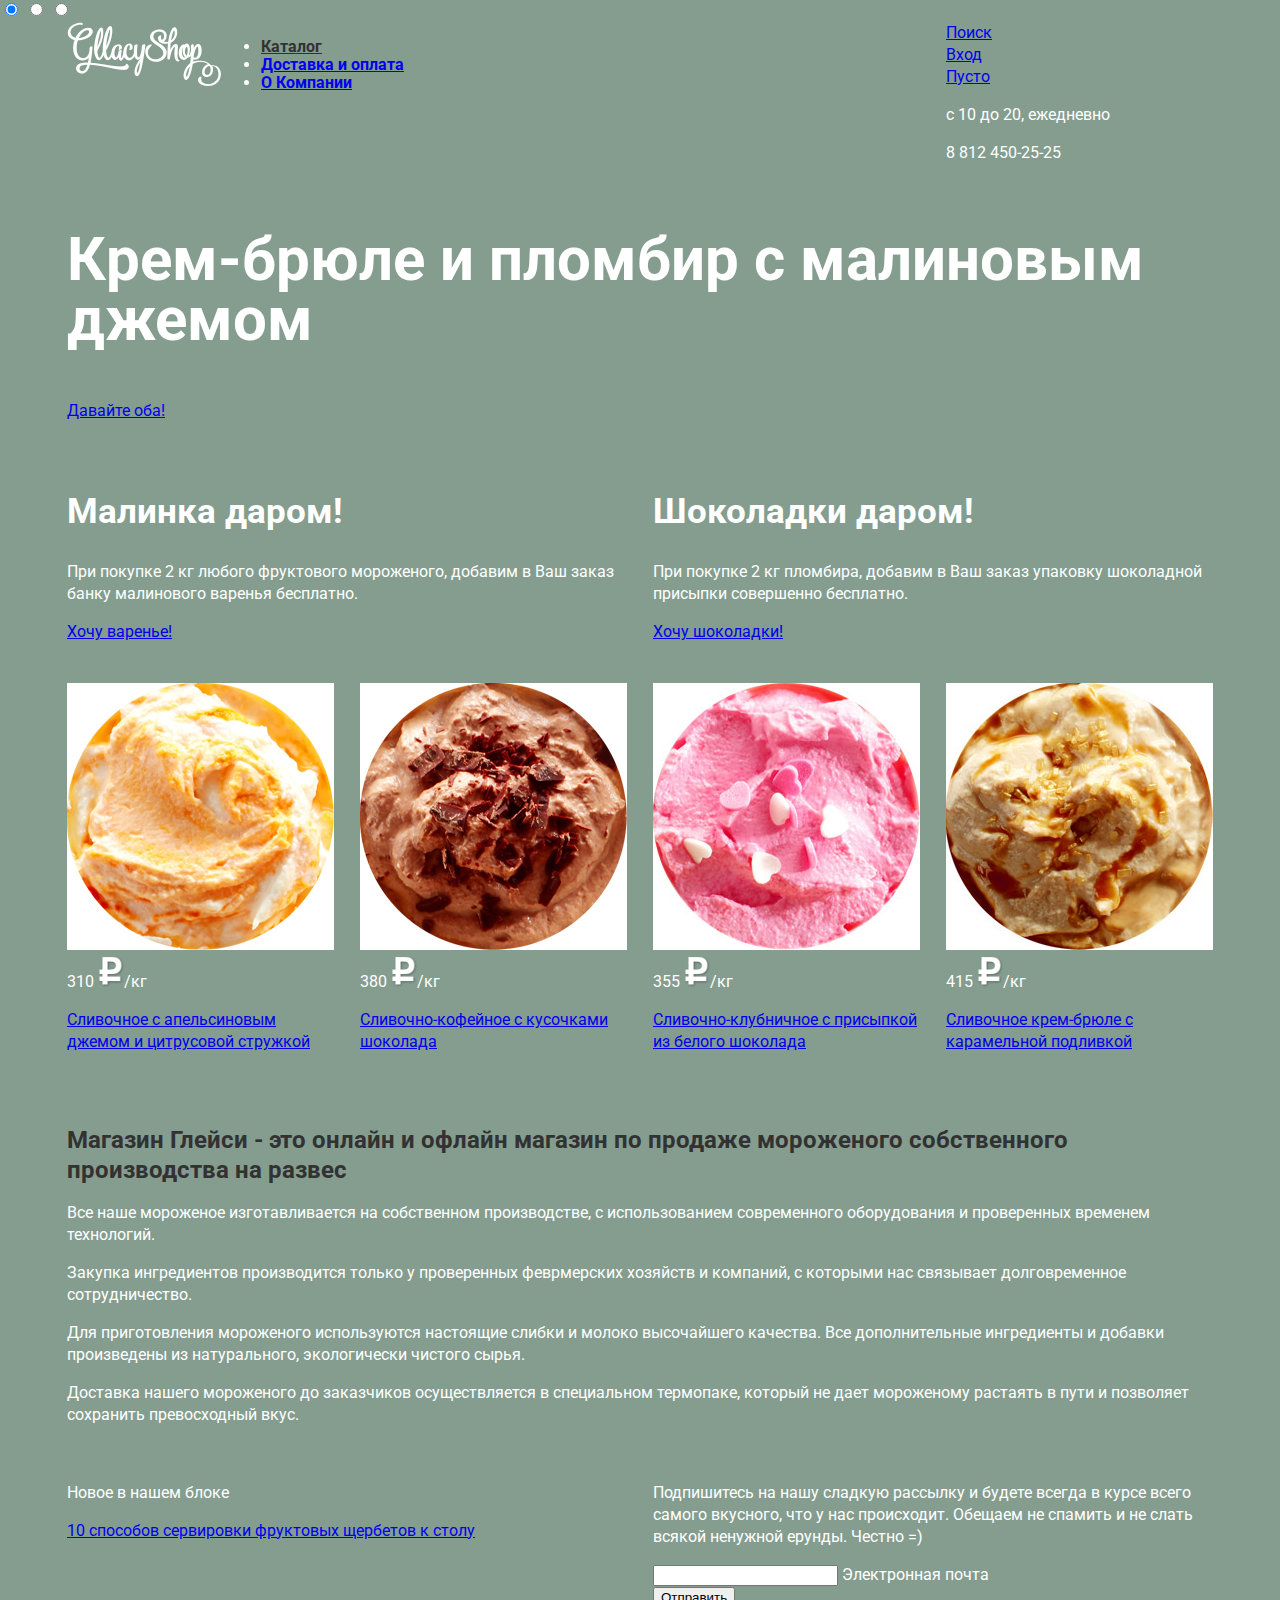
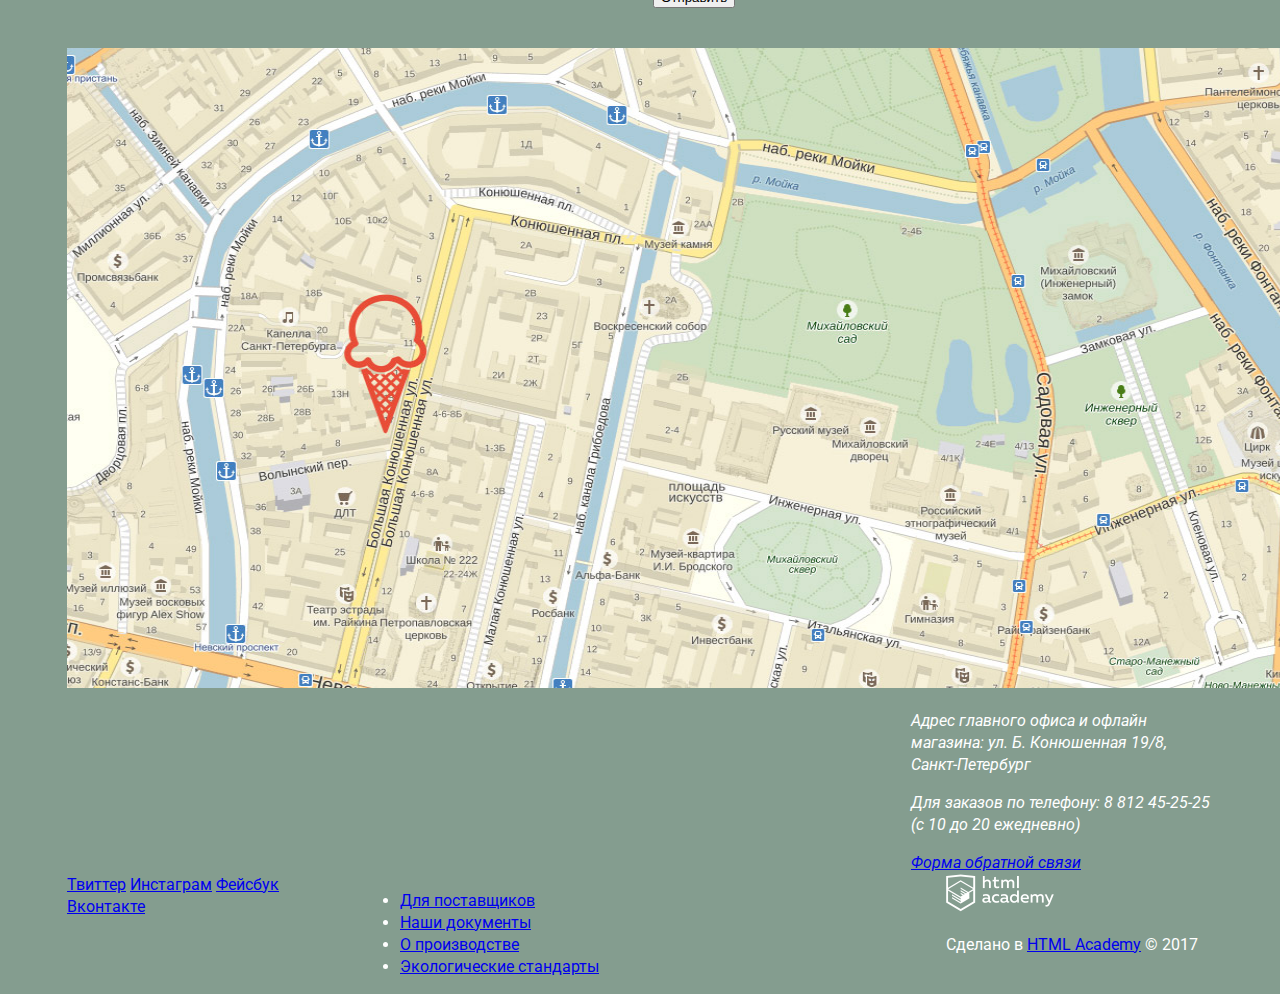
==== index.html @ b612307f "Сетки gllacy" ====
<!DOCTYPE html>
<html lang="ru">
  <head>
    <meta charset="utf-8">
    <title>Gllacy Shop</title>
    <link rel="stylesheet" type="text/css" href="https://fonts.googleapis.com/css?family=Roboto:400,500,700&amp;subset=cyrillic">
    <link rel="stylesheet" type="text/css" href="css/style.css">
  </head>
  <body>
	<input checked type="radio" name="controls" value="pin-1" id="slade-1">
  	<input type="radio" name="controls" value="pin-2" id="slade-2">
  	<input  type="radio" name="controls" value="pin-3" id="slade-3"> 
  		<div class="container">
		  	<header class="main-header clearfix">
		  		<div class="index-logo">
			  		<img src="img/logo_gllacy.png" width="154" height="64" alt="Gllacy Shop">
			  	</div>
		  		<nav class="main-navigation">
				  	<ul class="menu-header">
					  	<li>
					  		<a class="menu-active" href="#">Каталог</a>
						<!--<ul class="menu-catalog">
					  			<li class="menu-catalog-title">
					  					Новинки
					  			</li>
					  			<li class="menu-catalog-item">
					  				<a href="#">Сливочное</a>
					  			</li>
					  			<li class="menu-catalog-item">
					  				<a href="#">Щербеты</a>
					  			</li>
					  			<li class="menu-catalog-item">
					  				<a href="#">Фруктовый</a>
					  			</li>
					  			<li class="menu-catalog-item">
					  				<a href="#">Мелорин</a>
					  			</li>
					  		</ul> -->
					  	</li>
					  	<li>
					  		<a href="#">Доставка и оплата</a>
					  	</li>
					  	<li>
					  		<a href="#">О Компании</a>
					  	</li>
				  	</ul>
			  	</nav>
			  	<div class="user-block">
			  		<div class="actions">
			  			<div class="action-search">
			  				<a href="#">Поиск</a>
			  		<!--	<div class="search">
			  					<form class="search-form" action="#" method="post">
			  						<div class="search-field">
			  							<input type="search" name="search" id="search" required>
			  							<label class="search-placeholder" for="search">Что ищем?</label>
			  						</div>
			  					</form>
			  				</div> -->
			  			</div>
			  			<div class="action-enter">
			  				<a href="#">Вход</a>
			  			<!--<div class="enter">
			  					<form class="enter-form" action="#" method="post">
			  						<div class="login-field">
			  							<input type="email" name="login" id="login" required>
			  							<label class="login-placeholder" for="login">Электронная почта</label>
			  						</div>
			  						<div class="password-field">
			  							<input type="password" name="password" id="password" required>
			  							<label class="password-placeholder" for="password">Пароль</label>
			  						</div>
			  						<div class="enter-help">
			  							<input class="btn enter-form-btn" type="submit" value="Войти">
			  							<div class="help">
			  								<a class="new-password" href="#">Забыли пароль?</a>
			  								<a class="new-user" href="#">Новая регистрация</a>
			  							</div>
			  						</div>
			  					</form>
			  				</div> -->
			  			</div>
			  			<div class="action-basket">
			  				<a href="#">Пусто</a>
			  			</div>
					</div>
			  		<div class="connect">
			  			<p class="time">c 10 до 20, ежедневно</p>
			  			<p class="phone">8 812 450-25-25</p>
			  		</div>
			  	</div>
		  	</header>
		  	<main>
			  	<section class="carousel">
			  		<div class="carousel-sladers">
			  			<div class="carousel-slade-1">
			  				<h2 class="slade-title">Крем-брюле и пломбир с малиновым джемом</h2>
			  				<a class="btn slade-btn" href="#">Давайте оба!</a>
			  			</div>
			  		<!--<div class="carousel-slade-2">
			  				<h2 class="slade-title">Шоколадный пломбир и лимонный сорбет</h2>
			  				<a class="btn slade-btn" href="#">Давайте оба!</a>
			  			</div>
			  			<div class="carousel-slade-3">
			  				<h2 class="slade-title">Пломбир с помадкой и клубничный щербет</h2>
			  				<a class="btn slade-btn" href="#">Давайте оба!</a>
			  			</div> -->
			  		</div>
			  		<div class="carousel-controls"> 
						<label for="slade-1"></label>
						<label for="slade-2"></label>
						<label for="slade-3"></label>
			  		</div>	  			
			  	</section>
				<section class="special-offers clearfix">
				  	<article class="offer offer-1">
				  		<h2 class="offer-title">Малинка даром!</h2>
				  		<p>При покупке 2 кг любого фруктового мороженого, добавим в Ваш заказ банку малинового варенья бесплатно.</p>
				  		<div class="btn offer-btn">
				  			<a href="#">Хочу варенье!</a>
				  		</div>
				  	</article>
				  	<article class="offer offer-2">
				  		<h2 class="offer-title">Шоколадки даром!</h2>
				  		<p>При покупке 2 кг пломбира, добавим в Ваш заказ упаковку шоколадной присыпки совершенно бесплатно.</p>
				  		<div class="btn offer-btn">
				  			<a href="#">Хочу шоколадки!</a>
				  		</div>
				  	</article>
				</section>
			  	<section class="catalog clearfix">
					<article class="card-product hit">
						<div class="img-product">
							<a href="#"><img src="img/ice_1.jpg" width="267" height="267" alt="фотография мороженого"></a>
							<div class="price-product">
								<span>310 <img class="rub" src="img/rub.png" width="26" height="31" alt="руб.">/кг</span>
							</div>
						</div>
						<p class="name-product">
							<a href="#">Сливочное с апельсиновым джемом и цитрусовой стружкой</a>
						</p>
					<!--<div class="action-product">
							<a class="btn action-product-btn" href="#">Быстрый просмотр</a>
						</div> -->
					</article>
					<article class="card-product">
						<div class="img-product">
							<a href="#"><img src="img/ice_2.jpg" width="267" height="267" alt="фотография мороженого"></a>
							<div class="price-product">
								<span>380 <img class="rub" src="img/rub.png" width="26" height="31" alt="руб.">/кг</span>
							</div>
						</div>
						<p class="name-product">
							<a href="#">Сливочно-кофейное с кусочками шоколада</a>
						</p>
					<!--<div class="action-product">
							<a class="btn action-product-btn" href="#">Быстрый просмотр</a>
						</div>-->
					</article>
					<article class="card-product">
						<div class="img-product">
							<a href="#"><img src="img/ice_3.jpg" width="267" height="267" alt="фотография мороженого"></a>
							<div class="price-product">
								<span>355 <img class="rub" src="img/rub.png" width="26" height="31" alt="руб.">/кг</span>
							</div>
						</div>
						<p class="name-product">
							<a href="#">Сливочно-клубничное с присыпкой из белого шоколада</a>
						</p>
					<!--<div class="action-product">
							<a class="btn action-product-btn" href="#">Быстрый просмотр</a>
						</div>-->
					</article>
					<article class="card-product">
						<div class="img-product">
							<a href="#"><img src="img/ice_4.jpg" width="267" height="267" alt="фотография мороженого"></a>
							<div class="price-product">
								<span>415 <img class="rub" src="img/rub.png" width="26" height="31" alt="руб.">/кг</span>
							</div>
						</div>
						<p class="name-product">
							<a href="#">Сливочное крем-брюле с карамельной подливкой</a>
						</p>
					<!--<div class="action-product">
							<a class="btn action-product-btn" href="#">Быстрый просмотр</a>
						</div>-->
						</article>
				</section>
			  	<section class="main-info">
			  		<h1 class="info-title">Магазин Глейси - это онлайн и офлайн магазин по продаже мороженого собственного производства на развес</h1>
				  	<div class="advantages">
				  		<p class="advantages-product advantage-1">
				  			Все наше мороженое изготавливается на собственном производстве, с использованием современного оборудования и проверенных временем технологий.
				  		</p>
				  		<p class="advantages-product advantage-2">
				  			Закупка ингредиентов производится только у проверенных феврмерских хозяйств и компаний, с которыми нас связывает долговременное сотрудничество.
				  		</p>
				  		<p class="advantages-product advantage-3">
				  			Для приготовления мороженого используются настоящие слибки и молоко высочайшего качества. Все дополнительные ингредиенты и добавки произведены из натурального, экологически чистого сырья.
				  		</p>
				  		<p class="advantages-product advantage-4">
				  			Доставка нашего мороженого до заказчиков осуществляется в специальном термопаке, который не дает мороженому растаять в пути и позволяет сохранить превосходный вкус.
				  		</p>
				  	</div>
			  	</section>
			  	<section class="spamming clearfix">
				  	<div class="spamming-block new">
				  		<p class="new-title">Новое в нашем блоке</p>
				  		<p class="new-article"><a href="#">10 способов сервировки фруктовых щербетов к столу</a></p>
				  	</div>
				  	<div class="spamming-block email">
				  		<p>Подпишитесь на нашу сладкую рассылку и будете всегда в курсе всего самого вкусного, что у нас происходит. Обещаем не спамить и не слать всякой ненужной ерунды. Честно =)</p>
				  		<form class="email-form" action="#" method="post">
				  			<div class="email-field">
				  				<input type="email" id="email" required>
				  				<label for="email">Электронная почта</label>
				  			</div>
				  			<input class="btn email-btn" type="submit" value="Отправить">
				  		</form>
				  	</div>
				</section>
			  	<div class="map clearfix">
			  		<img src="img/map.jpg" width="1250" height="640" alt="карта">
			  		<address class="address-contacts">
					  	<p>Адрес главного офиса и офлайн магазина:
					  	<span>ул. Б. Конюшенная
					  	19/8, Санкт-Петербург</span></p>
					  	<p>Для заказов по телефону:
					  	<span>8 812 45-25-25</span>
					  	(с 10 до 20 ежедневно)</p>
					  	<a href="#">Форма обратной связи</a>
			  		</address>
			  	</div>	  		
			<!--<div class="feedback-form">
			  		<button class="cancel" type="button">Закрыть</button>
			  		<form class="feedback">
			  			<fieldset>
			  				<legend>Мы обязательно вам ответим!</legend>
			  				<div class="feedback-name">
			  					<input type="text" name="name" id="name" required>
			  					<label for="name">Как вас зовут?</label>
			  				</div>
			  				<div class="feedback-email">
			  					<input type="email" name="feedback-email" id="feedback-email" required>
			  					<label for="feedback-email">Ваша почта для ответа?</label>
			  				</div>
			  				<div class="feedback-question">
			  					<textarea class="question" id="question" required></textarea>
			  					<label for="question">Напишите что-нибудь...</label>
			  				</div>
			  				<input  class="btn feedback-btn" type="submit" value="Отправить">
			  			</fieldset>
			  		</form>
			  	</div> -->
			</main>
			<footer class="main-footer clearfix">
				<section class="footer-social">
				  	<a class="social-btn sotial-tw" href="#">Твиттер</a>
				  	<a class="social-btn sotial-inst" href="#">Инстаграм</a>
				  	<a class="social-btn social-fb" href="#">Фейсбук</a>
				  	<a class="social-btn social-vk" href="#">Вконтакте</a>
				</section>
				<nav class="footer-navigation">
				  	<ul class="footer-menu">
				  		<li>
				  			<a class="heart" href="#">Для поставщиков</a>
				  		</li>
				  		<li>
				  			<a href="#">Наши документы</a>
				  		</li>
				  		<li>
				  			<a href="#">О производстве</a>
				  		</li>
				  		<li>
				  			<a href="#">Экологические стандарты</a>
				  		</li>
				  	</ul>
				</nav>
				<section class="footer-copyright"> 
				  	<a class="footer-logo" href="https://htmlacademy.ru/intensive/htmlcss"><img src="img/logo_academy.png" width="108" height="38" alt="логотип академии"></a>
				  	<p>
				  		Сделано в <a class="link" href="https://htmlacademy.ru/intensive/htmlcss">HTML Academy</a> &#169; 2017
				  	</p>
				</section>
			</footer>
		</div>
  </body>
</html>
---- css/style.css ----
body {
	font-family: "roboto", sans-serif;
	font-size: 16px;
	font-weight: normal;
	color: #ffffff;
	line-height: 22px;
	background-color: #849d8f;
	margin: 0;
  	padding: 0;
}

.clearfix::after {
  content: "";
  display: table;
  clear: both;
}

.container {
	width: 1146px;
	padding: 0 27px;
	margin: 0 auto;
}

.index-logo {
	width: 154px;
	float: left;
}

.main-navigation{
	width: 685px;
	float: left;
}

.user-block {
	width: 267px;
	float: right;
}

.heading-title {
	margin-bottom: 26px;
}

.topbar {
	margin-bottom: 40px;
}

.carousel {
	margin-bottom: 40px;
}

.special-offers {
	margin-bottom: 40px;
}

.offer {
	width: 560px;
	float: left;
	margin-right: 26px;
}

.offer:last-child {
	margin-right: 0px;
}

.catalog {
	font-size: 0px;
}

.card-product {
	width: 267px;
	margin-right: 26px;
	margin-bottom: 40px; 
	display: inline-block;
	vertical-align: top;
	font-size: 16px;
}

.card-product:nth-child(4n) {
	margin-right: 0px;
}

.main-info {
	margin-bottom: 40px;
}

.spamming {
	margin-bottom: 40px;
}

.spamming-block {
	width: 560px;
	float: left;
	margin-right: 26px;
}

.spamming-block:last-child {
	margin-right: 0px;
}

.address-contacts {
	width: 302px;
	float: right;
}

.footer-social {
	width: 267px;
	float: left;
	margin-right: 26px;
}

.footer-navigation {
	width: 560px;
	float: left; 
}

.footer-copyright {
	width: 267px;
	float: right;
}

.info-title {
	font-size: 24px;
	font-weight: medium;
	line-height: 30px;
	color: #323232;
}

.catalog-title {
	font-size: 35px;
	font-weight: bold;
	line-height: 41px;
}

h2 {
	font-weight: bold;
}

.slade-title {
	font-size: 60px;
	line-height: 60.35px;
}

.offer-title {
	font-size: 35px;
	line-height: 41px;
}

.menu-header {
	font-weight: bold;
	line-height: 18px;
}

.menu-active {
	color: #323232;
}

.menu-catalog {
	font-size: 14px;
	line-height: 16px;
	color: #323232;
}
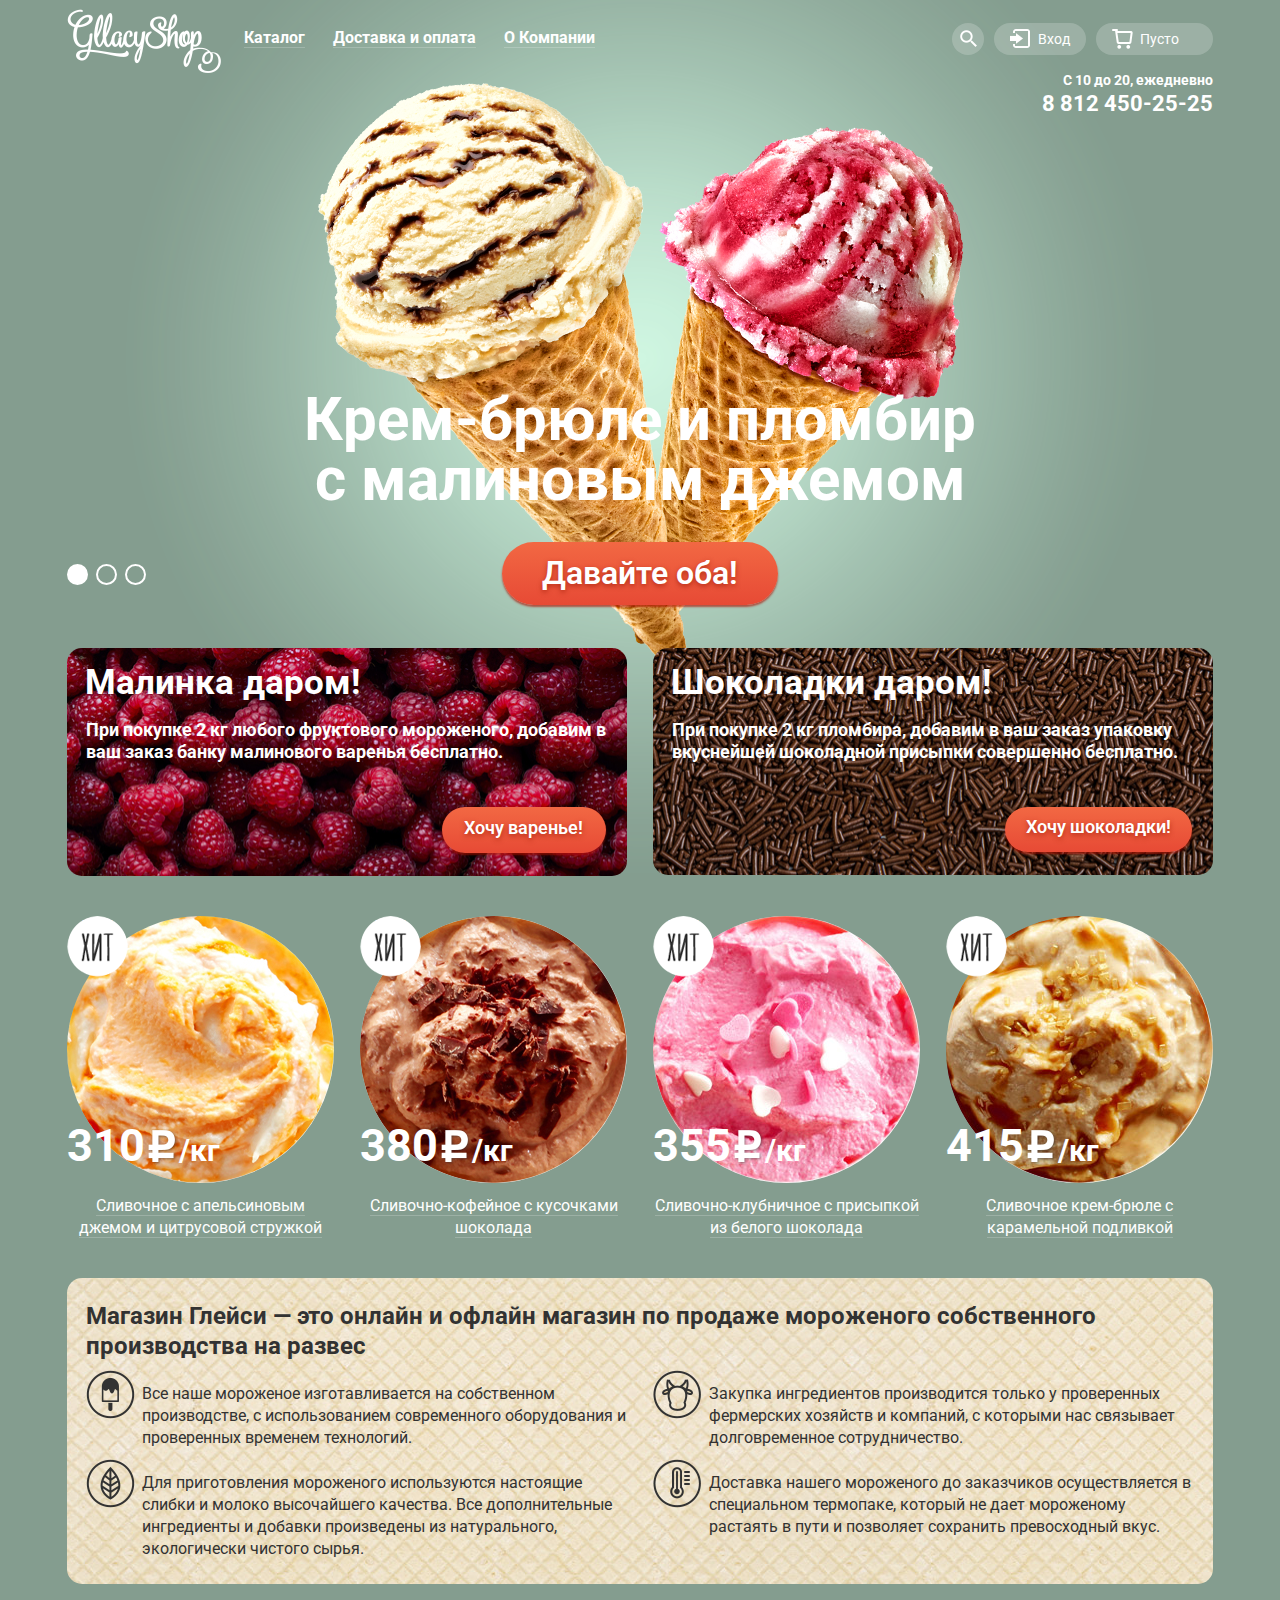
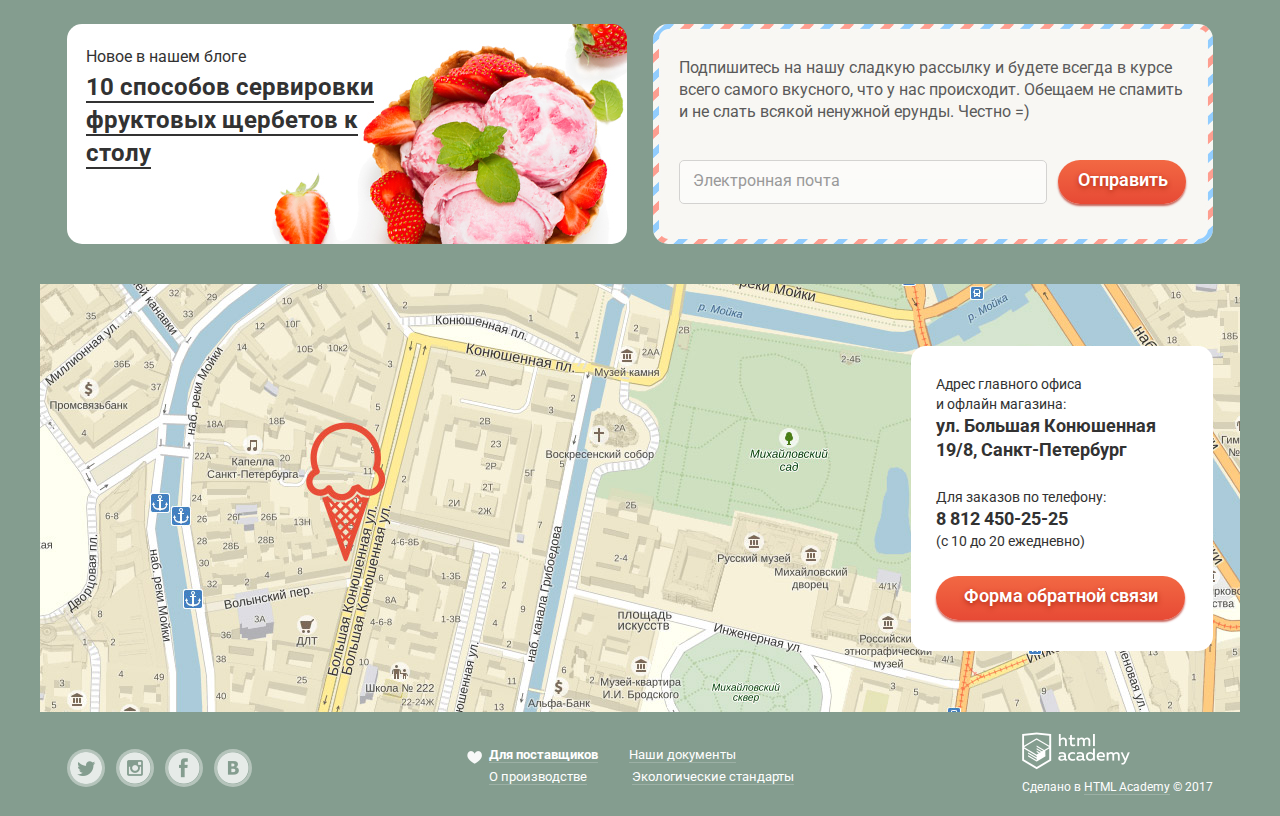
==== commit cf30f9d4: "Декор элементы gllacy" ====
--- a/index.html
+++ b/index.html
@@ -3,286 +3,305 @@
   <head>
     <meta charset="utf-8">
     <title>Gllacy Shop</title>
+    <link rel="stylesheet" href="https://necolas.github.io/normalize.css/6.0.0/normalize.css">
     <link rel="stylesheet" type="text/css" href="https://fonts.googleapis.com/css?family=Roboto:400,500,700&amp;subset=cyrillic">
     <link rel="stylesheet" type="text/css" href="css/style.css">
   </head>
   <body>
-	<input checked type="radio" name="controls" value="pin-1" id="slade-1">
-  	<input type="radio" name="controls" value="pin-2" id="slade-2">
-  	<input  type="radio" name="controls" value="pin-3" id="slade-3"> 
-  		<div class="container">
-		  	<header class="main-header clearfix">
-		  		<div class="index-logo">
-			  		<img src="img/logo_gllacy.png" width="154" height="64" alt="Gllacy Shop">
-			  	</div>
-		  		<nav class="main-navigation">
-				  	<ul class="menu-header">
-					  	<li>
-					  		<a class="menu-active" href="#">Каталог</a>
-						<!--<ul class="menu-catalog">
-					  			<li class="menu-catalog-title">
-					  					Новинки
-					  			</li>
-					  			<li class="menu-catalog-item">
-					  				<a href="#">Сливочное</a>
-					  			</li>
-					  			<li class="menu-catalog-item">
-					  				<a href="#">Щербеты</a>
-					  			</li>
-					  			<li class="menu-catalog-item">
-					  				<a href="#">Фруктовый</a>
-					  			</li>
-					  			<li class="menu-catalog-item">
-					  				<a href="#">Мелорин</a>
-					  			</li>
-					  		</ul> -->
-					  	</li>
-					  	<li>
-					  		<a href="#">Доставка и оплата</a>
-					  	</li>
-					  	<li>
-					  		<a href="#">О Компании</a>
-					  	</li>
-				  	</ul>
-			  	</nav>
-			  	<div class="user-block">
-			  		<div class="actions">
-			  			<div class="action-search">
-			  				<a href="#">Поиск</a>
-			  		<!--	<div class="search">
-			  					<form class="search-form" action="#" method="post">
-			  						<div class="search-field">
-			  							<input type="search" name="search" id="search" required>
-			  							<label class="search-placeholder" for="search">Что ищем?</label>
-			  						</div>
-			  					</form>
-			  				</div> -->
-			  			</div>
-			  			<div class="action-enter">
-			  				<a href="#">Вход</a>
-			  			<!--<div class="enter">
-			  					<form class="enter-form" action="#" method="post">
-			  						<div class="login-field">
-			  							<input type="email" name="login" id="login" required>
-			  							<label class="login-placeholder" for="login">Электронная почта</label>
-			  						</div>
-			  						<div class="password-field">
-			  							<input type="password" name="password" id="password" required>
-			  							<label class="password-placeholder" for="password">Пароль</label>
-			  						</div>
-			  						<div class="enter-help">
-			  							<input class="btn enter-form-btn" type="submit" value="Войти">
-			  							<div class="help">
-			  								<a class="new-password" href="#">Забыли пароль?</a>
-			  								<a class="new-user" href="#">Новая регистрация</a>
-			  							</div>
-			  						</div>
-			  					</form>
-			  				</div> -->
-			  			</div>
-			  			<div class="action-basket">
-			  				<a href="#">Пусто</a>
-			  			</div>
-					</div>
-			  		<div class="connect">
-			  			<p class="time">c 10 до 20, ежедневно</p>
-			  			<p class="phone">8 812 450-25-25</p>
-			  		</div>
-			  	</div>
-		  	</header>
-		  	<main>
-			  	<section class="carousel">
-			  		<div class="carousel-sladers">
-			  			<div class="carousel-slade-1">
-			  				<h2 class="slade-title">Крем-брюле и пломбир с малиновым джемом</h2>
-			  				<a class="btn slade-btn" href="#">Давайте оба!</a>
-			  			</div>
-			  		<!--<div class="carousel-slade-2">
-			  				<h2 class="slade-title">Шоколадный пломбир и лимонный сорбет</h2>
-			  				<a class="btn slade-btn" href="#">Давайте оба!</a>
-			  			</div>
-			  			<div class="carousel-slade-3">
-			  				<h2 class="slade-title">Пломбир с помадкой и клубничный щербет</h2>
-			  				<a class="btn slade-btn" href="#">Давайте оба!</a>
-			  			</div> -->
-			  		</div>
-			  		<div class="carousel-controls"> 
-						<label for="slade-1"></label>
-						<label for="slade-2"></label>
-						<label for="slade-3"></label>
-			  		</div>	  			
-			  	</section>
-				<section class="special-offers clearfix">
-				  	<article class="offer offer-1">
-				  		<h2 class="offer-title">Малинка даром!</h2>
-				  		<p>При покупке 2 кг любого фруктового мороженого, добавим в Ваш заказ банку малинового варенья бесплатно.</p>
-				  		<div class="btn offer-btn">
-				  			<a href="#">Хочу варенье!</a>
+	<input checked type="radio" name="controls" value="pin-1" id="slide-1">
+  	<input type="radio" name="controls" value="pin-2" id="slide-2">
+  	<input  type="radio" name="controls" value="pin-3" id="slide-3">
+  		<div class="site-wrapper">
+	  		<div class="container">
+			  	<header class="main-header clearfix">
+			  		<div class="index-logo">
+				  		<img src="img/logo_gllacy.png" width="154" height="64" alt="Gllacy Shop">
+				  	</div>
+			  		<nav class="main-navigation">
+					  	<ul class="menu-header">
+						  	<li class="menu-header-item">
+						  		<a class="menu-active menu-header-link" href="#">Каталог</a>
+								<ul class="menu-catalog">
+						  			<li class="menu-catalog-title">
+						  					<a>Новинки</a>
+						  			</li>
+						  			<li class="menu-catalog-item">
+						  				<a href="#">Сливочное</a>
+						  			</li>
+						  			<li class="menu-catalog-item">
+						  				<a href="#">Щербеты</a>
+						  			</li>
+						  			<li class="menu-catalog-item">
+						  				<a href="#">Фруктовый лед</a>
+						  			</li>
+						  			<li class="menu-catalog-item">
+						  				<a href="#">Мелорин</a>
+						  			</li>
+						  		</ul>
+						  	</li>
+						  	<li>
+						  		<a class="menu-header-link" href="#">Доставка и оплата</a>
+						  	</li>
+						  	<li>
+						  		<a class="menu-header-link" href="#">О Компании</a>
+						  	</li>
+					  	</ul>
+				  	</nav>
+				  	<div class="user-block">
+				  		<div class="actions">
+				  			<div class="action-search">
+				  				<a class="user-block-btn action-search-btn" href="#"></a>
+				  				<div class="search">
+				  					<form class="search-form" action="#" method="post">
+				  						<div class="search-field">
+				  							<input type="search" name="search" id="search" required>
+				  							<label class="search-placeholder" for="search">Что ищем?</label>
+				  						</div>
+				  					</form>
+				  				</div>
+				  			</div>
+				  			<div class="action-enter">
+				  				<a class="user-block-btn action-enter-btn" href="#">Вход</a>
+				  				<div class="enter">
+				  					<form class="enter-form" action="#" method="post">
+				  						<div class="login-field">
+				  							<input type="email" name="login" id="login" required>
+				  							<label class="login-placeholder" for="login">Электронная почта</label>
+				  						</div>
+				  						<div class="password-field">
+				  							<input type="password" name="password" id="password" required>
+				  							<label class="password-placeholder" for="password">Пароль</label>
+				  						</div>
+				  						<div class="enter-help">
+				  							<input class="btn enter-form-btn" type="submit" value="Войти">
+				  							<div class="help">
+				  								<a class="new-password" href="#">Забыли пароль?</a>
+				  								<a class="new-user" href="#">Новая регистрация</a>
+				  							</div>
+				  						</div>
+				  					</form>
+				  				</div>
+				  			</div>
+				  			<div class="action-basket">
+				  				<a class="user-block-btn action-basket-btn" href="#">Пусто</a>
+				  			</div>
+						</div>
+				  		<div class="connect">
+				  			<p class="time">C 10 до 20, ежедневно</p>
+				  			<p class="phone">8 812 450-25-25</p>
 				  		</div>
-				  	</article>
-				  	<article class="offer offer-2">
-				  		<h2 class="offer-title">Шоколадки даром!</h2>
-				  		<p>При покупке 2 кг пломбира, добавим в Ваш заказ упаковку шоколадной присыпки совершенно бесплатно.</p>
-				  		<div class="btn offer-btn">
-				  			<a href="#">Хочу шоколадки!</a>
+				  	</div>
+			  	</header>
+			  	<main>
+				  	<section class="carousel">
+				  		<div class="carousel-sliders">
+				  			<div class="slide" id="carousel-slide-1">
+				  				<div class="slide-title">Крем-брюле и пломбир с малиновым джемом</div>
+				  				<a class="btn slide-btn" href="#">Давайте оба!</a>
+				  			</div>
+				  			<div class="slide" id="carousel-slide-2">
+				  				<div class="slide-title">Шоколадный пломбир и лимонный сорбет</div>
+				  				<a class="btn slide-btn" href="#">Давайте оба!</a>
+				  			</div>
+				  			<div class="slide" id="carousel-slide-3">
+				  				<div  class="slide-title">Пломбир с помадкой и клубничный щербет</div>
+				  				<a class="btn slide-btn" href="#">Давайте оба!</a>
+				  			</div>
 				  		</div>
-				  	</article>
-				</section>
-			  	<section class="catalog clearfix">
-					<article class="card-product hit">
-						<div class="img-product">
-							<a href="#"><img src="img/ice_1.jpg" width="267" height="267" alt="фотография мороженого"></a>
-							<div class="price-product">
-								<span>310 <img class="rub" src="img/rub.png" width="26" height="31" alt="руб.">/кг</span>
-							</div>
-						</div>
-						<p class="name-product">
-							<a href="#">Сливочное с апельсиновым джемом и цитрусовой стружкой</a>
-						</p>
-					<!--<div class="action-product">
-							<a class="btn action-product-btn" href="#">Быстрый просмотр</a>
-						</div> -->
-					</article>
-					<article class="card-product">
-						<div class="img-product">
-							<a href="#"><img src="img/ice_2.jpg" width="267" height="267" alt="фотография мороженого"></a>
-							<div class="price-product">
-								<span>380 <img class="rub" src="img/rub.png" width="26" height="31" alt="руб.">/кг</span>
-							</div>
-						</div>
-						<p class="name-product">
-							<a href="#">Сливочно-кофейное с кусочками шоколада</a>
-						</p>
-					<!--<div class="action-product">
-							<a class="btn action-product-btn" href="#">Быстрый просмотр</a>
-						</div>-->
-					</article>
-					<article class="card-product">
-						<div class="img-product">
-							<a href="#"><img src="img/ice_3.jpg" width="267" height="267" alt="фотография мороженого"></a>
-							<div class="price-product">
-								<span>355 <img class="rub" src="img/rub.png" width="26" height="31" alt="руб.">/кг</span>
-							</div>
-						</div>
-						<p class="name-product">
-							<a href="#">Сливочно-клубничное с присыпкой из белого шоколада</a>
-						</p>
-					<!--<div class="action-product">
-							<a class="btn action-product-btn" href="#">Быстрый просмотр</a>
-						</div>-->
-					</article>
-					<article class="card-product">
-						<div class="img-product">
-							<a href="#"><img src="img/ice_4.jpg" width="267" height="267" alt="фотография мороженого"></a>
-							<div class="price-product">
-								<span>415 <img class="rub" src="img/rub.png" width="26" height="31" alt="руб.">/кг</span>
-							</div>
-						</div>
-						<p class="name-product">
-							<a href="#">Сливочное крем-брюле с карамельной подливкой</a>
-						</p>
-					<!--<div class="action-product">
-							<a class="btn action-product-btn" href="#">Быстрый просмотр</a>
-						</div>-->
+				  		<div class="carousel-controls"> 
+							<label for="slide-1"></label>
+							<label for="slide-2"></label>
+							<label for="slide-3"></label>
+				  		</div>	  			
+				  	</section>
+					<section class="special-offers clearfix">
+					  	<article class="offer offer-1">
+					  		<h2 class="offer-title">Малинка даром!</h2>
+					  		<p>При покупке 2 кг любого фруктового мороженого, добавим в ваш заказ банку малинового варенья бесплатно.</p>
+					  		<a class="btn offer-btn offer-btn-1" href="#">Хочу варенье!</a>
+					  	</article>
+					  	<article class="offer offer-2">
+					  		<h2 class="offer-title">Шоколадки даром!</h2>
+					  		<p>При покупке 2 кг пломбира, добавим в ваш заказ упаковку вкуснейшей шоколадной присыпки совершенно бесплатно.</p>
+					  		<a class="btn offer-btn" href="#">Хочу шоколадки!</a>
+					  	</article>
+					</section>
+				  	<section class="catalog clearfix">
+						<article class="card-product">
+							<div class="img-product">
+								<span class="hit">ХИТ</span>
+								<a href="#"><img src="img/ice_1.jpg" width="267" height="267" alt="фотография мороженого"></a>
+								<div class="price-product">
+									310
+									<span class="rub">руб.</span>
+									<span class="kg">/кг</span>
+								</div>
+							</div>
+							<p class="name-product">
+								<a href="#">Сливочное с апельсиновым джемом и цитрусовой стружкой</a>
+							</p>
+							<div class="action-product">
+								<a class="btn action-product-btn" href="#">Быстрый просмотр</a>
+							</div>
 						</article>
-				</section>
-			  	<section class="main-info">
-			  		<h1 class="info-title">Магазин Глейси - это онлайн и офлайн магазин по продаже мороженого собственного производства на развес</h1>
-				  	<div class="advantages">
-				  		<p class="advantages-product advantage-1">
-				  			Все наше мороженое изготавливается на собственном производстве, с использованием современного оборудования и проверенных временем технологий.
-				  		</p>
-				  		<p class="advantages-product advantage-2">
-				  			Закупка ингредиентов производится только у проверенных феврмерских хозяйств и компаний, с которыми нас связывает долговременное сотрудничество.
-				  		</p>
-				  		<p class="advantages-product advantage-3">
-				  			Для приготовления мороженого используются настоящие слибки и молоко высочайшего качества. Все дополнительные ингредиенты и добавки произведены из натурального, экологически чистого сырья.
-				  		</p>
-				  		<p class="advantages-product advantage-4">
-				  			Доставка нашего мороженого до заказчиков осуществляется в специальном термопаке, который не дает мороженому растаять в пути и позволяет сохранить превосходный вкус.
-				  		</p>
-				  	</div>
-			  	</section>
-			  	<section class="spamming clearfix">
-				  	<div class="spamming-block new">
-				  		<p class="new-title">Новое в нашем блоке</p>
-				  		<p class="new-article"><a href="#">10 способов сервировки фруктовых щербетов к столу</a></p>
-				  	</div>
-				  	<div class="spamming-block email">
-				  		<p>Подпишитесь на нашу сладкую рассылку и будете всегда в курсе всего самого вкусного, что у нас происходит. Обещаем не спамить и не слать всякой ненужной ерунды. Честно =)</p>
-				  		<form class="email-form" action="#" method="post">
-				  			<div class="email-field">
-				  				<input type="email" id="email" required>
-				  				<label for="email">Электронная почта</label>
-				  			</div>
-				  			<input class="btn email-btn" type="submit" value="Отправить">
-				  		</form>
-				  	</div>
-				</section>
-			  	<div class="map clearfix">
-			  		<img src="img/map.jpg" width="1250" height="640" alt="карта">
-			  		<address class="address-contacts">
-					  	<p>Адрес главного офиса и офлайн магазина:
-					  	<span>ул. Б. Конюшенная
-					  	19/8, Санкт-Петербург</span></p>
-					  	<p>Для заказов по телефону:
-					  	<span>8 812 45-25-25</span>
-					  	(с 10 до 20 ежедневно)</p>
-					  	<a href="#">Форма обратной связи</a>
-			  		</address>
-			  	</div>	  		
-			<!--<div class="feedback-form">
-			  		<button class="cancel" type="button">Закрыть</button>
-			  		<form class="feedback">
-			  			<fieldset>
-			  				<legend>Мы обязательно вам ответим!</legend>
-			  				<div class="feedback-name">
-			  					<input type="text" name="name" id="name" required>
-			  					<label for="name">Как вас зовут?</label>
-			  				</div>
-			  				<div class="feedback-email">
-			  					<input type="email" name="feedback-email" id="feedback-email" required>
-			  					<label for="feedback-email">Ваша почта для ответа?</label>
-			  				</div>
+						<article class="card-product">
+							<div class="img-product">
+								<span class="hit">ХИТ</span>
+								<a href="#"><img src="img/ice_2.jpg" width="267" height="267" alt="фотография мороженого"></a>
+								<div class="price-product">
+									380
+									<span class="rub">руб.</span>
+									<span class="kg">/кг</span>
+								</div>
+							</div>
+							<p class="name-product">
+								<a href="#">Сливочно-кофейное с кусочками шоколада</a>
+							</p>
+							<div class="action-product">
+								<a class="btn action-product-btn" href="#">Быстрый просмотр</a>
+							</div>
+						</article>
+						<article class="card-product">
+							<div class="img-product">
+								<span class="hit">ХИТ</span>
+								<a href="#"><img src="img/ice_3.jpg" width="267" height="267" alt="фотография мороженого"></a>
+								<div class="price-product">
+									355
+									<span class="rub">руб.</span>
+									<span class="kg">/кг</span>
+								</div>
+							</div>
+							<p class="name-product">
+								<a href="#">Сливочно-клубничное с присыпкой из белого шоколада</a>
+							</p>
+							<div class="action-product">
+								<a class="btn action-product-btn" href="#">Быстрый просмотр</a>
+							</div>
+						</article>
+						<article class="card-product">
+							<div class="img-product">
+								<span class="hit">ХИТ</span>
+								<a href="#"><img src="img/ice_4.jpg" width="267" height="267" alt="фотография мороженого"></a>
+								<div class="price-product">
+									415
+									<span class="rub">руб.</span>
+									<span class="kg">/кг</span>
+								</div>
+							</div>
+							<p class="name-product">
+								<a href="#">Сливочное крем-брюле с карамельной подливкой</a>
+							</p>
+							<div class="action-product">
+								<a class="btn action-product-btn" href="#">Быстрый просмотр</a>
+							</div>
+							</article>
+					</section>
+				  	<section class="main-info">
+				  		<h1 class="info-title">Магазин Глейси &mdash; это онлайн и офлайн магазин по продаже мороженого собственного производства на развес</h1>
+					  	<div class="advantages">
+					  		<p class="advantages-product advantage-1">
+					  			Все наше мороженое изготавливается на собственном производстве, с использованием современного оборудования и проверенных временем технологий.
+					  		</p>
+					  		<p class="advantages-product advantage-2">
+					  			Закупка ингредиентов производится только у проверенных фермерских хозяйств и компаний, с которыми нас связывает долговременное сотрудничество.
+					  		</p>
+					  		<p class="advantages-product advantage-3">
+					  			Для приготовления мороженого используются настоящие слибки и молоко высочайшего качества. Все дополнительные ингредиенты и добавки произведены из натурального, экологически чистого сырья.
+					  		</p>
+					  		<p class="advantages-product advantage-4">
+					  			Доставка нашего мороженого до заказчиков осуществляется в специальном термопаке, который не дает мороженому растаять в пути и позволяет сохранить превосходный вкус.
+					  		</p>
+					  	</div>
+				  	</section>
+				  	<section class="spamming clearfix">
+					  	<div class="spamming-block new">
+					  		<p class="new-title">Новое в нашем блоге</p>
+					  		<p class="new-article"><a href="#">10 способов сервировки фруктовых щербетов к столу</a></p>
+					  	</div>
+					  	<div class="spamming-block email">
+						  		<p class="email-title">Подпишитесь на нашу сладкую рассылку и будете всегда в курсе всего самого вкусного, что у нас происходит. Обещаем не спамить и не слать всякой ненужной ерунды. Честно =)</p>
+						  		<form class="email-form" action="#" method="post">
+						  			<div class="email-field">
+						  				<input type="email" id="email" required>
+						  				<label for="email">Электронная почта</label>
+						  			</div>
+						  			<input class="btn email-btn" type="submit" value="Отправить">
+						  		</form>
+					  	</div>
+					</section>
+				  	<div class="map clearfix">
+				  		<div class="map-img"></div>
+				  		<address class="address-contacts">
+						  	<p>
+						  		Адрес главного офиса
+						  		<br>
+						  		и офлайн магазина:
+						  		<br>
+						  		<span>ул. Большая Конюшенная
+						  		<br>
+						  	19/8, Санкт-Петербург</span></p>
+						  	<p>Для заказов по телефону:
+						  	<br>
+						  	<span>8 812 450-25-25</span>
+						  	<br>
+						  	(с 10 до 20 ежедневно)</p>
+						  	<a class="btn address-contacts-btn" href="#">Форма обратной связи</a>
+				  		</address>
+				  	</div>	  		
+				</main>
+				<footer class="main-footer clearfix">
+					<section class="footer-social">
+					  	<a class="social-btn social-tw" href="#"></a>
+					  	<a class="social-btn social-inst" href="#"></a>
+					  	<a class="social-btn social-fb" href="#"></a>
+					  	<a class="social-btn social-vk" href="#"></a>
+					</section>
+					<nav class="footer-navigation">
+					  	<ul class="footer-menu">
+					  		<li >
+					  			<a class="heart" href="#">Для поставщиков</a>
+					  		</li>
+					  		<li>
+					  			<a href="#">Наши документы</a>
+					  		</li>
+					  		<li>
+					  			<a href="#">О производстве</a>
+					  		</li>
+					  		<li>
+					  			<a href="#">Экологические стандарты</a>
+					  		</li>
+					  	</ul>
+					</nav>
+					<section class="footer-copyright"> 
+					  	<a class="footer-logo" href="https://htmlacademy.ru/intensive/htmlcss"><img src="img/logo_academy.png" width="108" height="38" alt="логотип академии"></a>
+					  	<p>
+					  		Сделано в <a class="link" href="https://htmlacademy.ru/intensive/htmlcss">HTML Academy</a> &#169; 2017
+					  	</p>
+					</section>
+				</footer>
+				<div class="modal-content">
+				  	<button class="modal-content-close" type="button" title="Закрыть">Закрыть</button>
+				  	<form class="feedback-form">
+				  		<fieldset>
+				  			<legend>Мы обязательно вам ответим!</legend>
+				  			<div class="feedback-name">
+				  				<input type="text" name="name" id="name" required>
+				  				<label class="feedback-name-label" for="name">Как вас зовут?
+				  				</label>
+				  			</div>
+				  			<div class="feedback-email">
+				  				<input type="email" name="feedback-email" id="feedback-email" required>
+				  				<label class="feedback-email-label" for="feedback-email">Ваша почта для ответа?</label>
+							</div>
 			  				<div class="feedback-question">
 			  					<textarea class="question" id="question" required></textarea>
-			  					<label for="question">Напишите что-нибудь...</label>
-			  				</div>
-			  				<input  class="btn feedback-btn" type="submit" value="Отправить">
-			  			</fieldset>
-			  		</form>
-			  	</div> -->
-			</main>
-			<footer class="main-footer clearfix">
-				<section class="footer-social">
-				  	<a class="social-btn sotial-tw" href="#">Твиттер</a>
-				  	<a class="social-btn sotial-inst" href="#">Инстаграм</a>
-				  	<a class="social-btn social-fb" href="#">Фейсбук</a>
-				  	<a class="social-btn social-vk" href="#">Вконтакте</a>
-				</section>
-				<nav class="footer-navigation">
-				  	<ul class="footer-menu">
-				  		<li>
-				  			<a class="heart" href="#">Для поставщиков</a>
-				  		</li>
-				  		<li>
-				  			<a href="#">Наши документы</a>
-				  		</li>
-				  		<li>
-				  			<a href="#">О производстве</a>
-				  		</li>
-				  		<li>
-				  			<a href="#">Экологические стандарты</a>
-				  		</li>
-				  	</ul>
-				</nav>
-				<section class="footer-copyright"> 
-				  	<a class="footer-logo" href="https://htmlacademy.ru/intensive/htmlcss"><img src="img/logo_academy.png" width="108" height="38" alt="логотип академии"></a>
-				  	<p>
-				  		Сделано в <a class="link" href="https://htmlacademy.ru/intensive/htmlcss">HTML Academy</a> &#169; 2017
-				  	</p>
-				</section>
-			</footer>
+			  					<label class="feedback-question-label" for="question">Напишите что-нибудь...</label>
+				  			</div>
+				  			<input  class="btn feedback-btn" type="submit" value="Отправить">
+				  		</fieldset>
+				  	</form>
+				</div>
+			</div>
 		</div>
   </body>
 </html>--- a/css/style.css
+++ b/css/style.css
@@ -1,7 +1,7 @@
 body {
-	font-family: "roboto", sans-serif;
+	font-family: "Roboto", "Arial", sans-serif;
 	font-size: 16px;
-	font-weight: normal;
+	font-weight: 400;
 	color: #ffffff;
 	line-height: 22px;
 	background-color: #849d8f;
@@ -9,68 +9,1067 @@
   	padding: 0;
 }
 
+body > input[type="radio"] {
+ 	display: none;
+}
+
+.site-wrapper {
+	min-width: 900px;
+  	background-color: #849d8f;
+  	background-image: url("../img/background_1.png");
+  	background-repeat: no-repeat;
+  	background-position: top center;
+  	transition: background-image 0.5s ease, background-color 0.5s ease;
+}
+
+.site-wrapper::before,
+.site-wrapper::after {
+ 	content: "";
+ 	visibility: hidden;
+}
+
+.site-wrapper::before {
+ 	background-image: url("../img/background_2.png");
+}
+
+.site-wrapper::after {
+ 	background-image: url("../img/background_3.png");
+}
+
 .clearfix::after {
-  content: "";
-  display: table;
-  clear: both;
+ 	content: "";
+ 	display: table;
+ 	clear: both;
 }
 
 .container {
+	margin: 0;
+	padding: 0;
 	width: 1146px;
 	padding: 0 27px;
 	margin: 0 auto;
 }
 
 .index-logo {
+	margin: 0;
+	padding: 0;
 	width: 154px;
+	min-height: 64px;
+	padding-top: 9px;
 	float: left;
 }
 
 .main-navigation{
+	margin: 0;
+	padding: 0;
 	width: 685px;
+	margin-left: 10px;
+	padding-top: 22px;
 	float: left;
 }
 
+.menu-header {
+	margin: 0;
+	padding: 0;
+	font-size: 0px;
+	line-height: 0px;
+	list-style: none;
+}
+
+.menu-header > li {
+	margin: 0;
+	padding: 0;
+	display: inline-block;
+	margin-right: 2px;
+	padding-top: 7.2px;
+	padding-right: 13px;
+	padding-bottom: 6.8px;
+	padding-left: 13px;
+	font-weight: bold;
+	font-size: 16px;
+	line-height: 1.125;
+	border-radius: 40px;
+}
+
+.menu-header-link {
+	font-size: 16px;
+	line-height: 1.125;
+	color: #ffffff;
+	text-decoration: none;
+	border-bottom: 1px solid rgba(255, 255, 255, 0.2);
+}
+
+.menu-header > li:hover a {
+	color: #333333;
+	text-decoration: none;
+}
+
+.menu-header > li:hover {
+	background: #ffffff;
+}
+
+.menu-header-item {
+	position: relative;
+}
+
+.menu-catalog {
+	position: absolute;
+	top: 35px;
+	left: -7px;
+	box-sizing: border-box;
+	display: none;
+	min-width: 143px;
+	margin: 0;
+	padding: 0;
+	font-size: 0;
+	line-height: 0;
+	list-style: none;
+	background-color: #ffffff;
+	border-radius: 5px;
+	z-index: 1
+}
+
+.menu-catalog li {
+	margin: 0;
+	padding: 0;
+	font-size: 14px;
+	line-height: 16px;
+	color: #323232;
+}
+
+.menu-catalog-title {
+	border-bottom: 1px solid #323232;
+}
+
+.menu-catalog-title a {
+	display: block;
+	padding-top: 11px;
+	padding-right: 12px;
+	padding-bottom: 11px;
+	padding-left: 14px;
+}
+
+.menu-catalog-item a {
+	display: block;
+	text-decoration: none;
+	color: #323232;
+	font-weight: normal;
+	padding-top: 10px;
+	padding-right: 12px;
+	padding-bottom: 5px;
+	padding-left: 14px;
+}
+
+.menu-catalog-item a:last-child {
+	padding-bottom: 13px;
+}
+
+.menu-header-item:hover .menu-catalog {
+	display: block;
+}
+
+.menu-catalog-item a:hover {
+	background-color: #fbded7;
+}
+
+.menu-catalog-item a:active {
+	background-color: #f6b5a5;
+}
+
+.menu-active-page {
+	background: #d07058;
+}
+
+.menu-active-page a {
+	border-bottom: none;
+}
+
+.menu-catalog-item-active {
+	background-color: #d07058;
+}
+
 .user-block {
+	margin: 0;
+	padding: 0;
+	font-size: 0px;
+	line-height: 0px;
 	width: 267px;
 	float: right;
-}
-
-.heading-title {
-	margin-bottom: 26px;
-}
-
-.topbar {
+	padding-top: 23px;
+}
+
+.user-block-catalog {
+	margin-bottom: -18px;
+}
+
+.actions {
+	display: flex;
+	margin-bottom: 17px;
+}
+
+.action-search {
+	position: relative;
+	margin-left: 5.5px;
+}
+
+.user-block-btn {
+	display: block;
+	position: relative;
+	text-decoration: none;
+	background: rgba(255, 255, 255, 0.2);
+	border-radius: 40px;
+	font-size: 14px;
+	line-height: 16px;
+	color: #ffffff;
+	font-weight: medium;
+}
+
+.action-search-btn {
+	width: 32px;
+	min-height: 32px;
+	border-radius: 50%;
+}
+
+.action-search-btn::before {
+	content: "";
+	position: absolute;
+	top: 7px;
+	left: 8px;
+	width: 17px;
+	height: 17px;
+	background: transparent url("../img/sprite.png") no-repeat;
+	background-position: -10px -759px;
+}
+
+.search {
+	box-sizing: border-box;
+	display: none;
+	position: absolute;
+	top: 38px;
+	right: 0px;
+	width: 341px;
+	padding: 20px 15px;
+	border-radius: 6px;
+	background-color: rgb(248, 247, 244);
+    box-shadow: 0px 20px 20px 0px rgba(0, 0, 0, 0.4);
+    text-align: center;
+}
+
+.search-field input {
+	position: relative;
+	width: 311px;
+	border: 1px solid rgb(211, 211, 210);
+ 	border-radius: 5px;
+ 	background-color: rgb(255, 255, 255);
+ 	padding: 13px;
+}
+
+.search-placeholder {
+	position: absolute;
+	top: 28px;
+	left: 29px;
+	font-size: 14px;
+	color: rgb(153, 153, 153);
+	line-height: 1.714;
+	text-align: left;
+}
+
+.action-search:hover .search {
+	display: block;
+}
+
+.action-search:hover .action-search-btn::before {
+	content: "";
+	position: absolute;
+	top: 7px;
+	left: 8px;
+	width: 17px;
+	height: 17px;
+	background: transparent url("../img/sprite.png") no-repeat;
+	background-position: -10px -796px;
+}
+
+.action-search:hover .action-search-btn {
+	background-color: #ffffff;
+	border-radius: 50%; 
+}
+
+.action-enter-btn {
+	position: relative;
+	padding-top: 8px;
+	padding-right: 16px;
+	padding-bottom: 8px;
+	padding-left: 44px;
+}
+
+.action-enter-btn::before {
+	content: "";
+	position: absolute;
+	top: 6px;
+	left: 16px;
+	width: 20px;
+	height: 19px;
+	background: transparent url("../img/sprite.png") no-repeat;
+	background-position: -10px -309px;
+}
+
+.action-enter {
+	position: relative;
+	margin-left: 10px;
+}
+
+.enter {
+	box-sizing: border-box;
+	display: none;
+	position: absolute;
+	z-index: 2;
+	top: 36px;
+	right: 0px;
+	width: 277px;
+    padding-top: 20px;
+ 	padding-right: 17px;
+ 	padding-bottom: 22px;
+ 	padding-left: 19px;
+ 	border-radius: 6px;
+	background-color: rgb(248, 247, 244);
+	box-shadow: 0px 20px 20px 0px rgba(0, 0, 0, 0.4);
+}
+
+.action-enter:hover .enter {
+	display: block;
+}
+
+.action-enter:hover .action-enter-btn::before {
+	content: "";
+	position: absolute;
+	top: 6px;
+	left: 16px;
+	width: 20px;
+	height: 19px;
+	background: transparent url("../img/sprite.png") no-repeat;
+	background-position: -10px -348px;
+}
+
+.action-enter:hover .action-enter-btn {
+	color: #323232;
+	background-color: #ffffff;
+	border-radius: 40px; 
+}
+
+.login-placeholder, .password-placeholder {
+	position: absolute;
+	top: 8px;
+	left:12px;
+	font-size: 14px;
+ 	color: rgb(153, 153, 153);
+ 	line-height: 1.714;
+ 	text-align: left;
+ 	z-index: 1;
+}
+
+.login-field {
+	position: relative;
+	margin-bottom: 20px;
+}
+
+.login-field input {
+	box-sizing: border-box;
+	width: 241px;
+	border: 1px solid rgb(211, 211, 210);
+ 	border-radius: 5px;
+ 	background-color: rgb(255, 255, 255);
+ 	padding: 13px 14px;
+}
+
+.password-field {
+	position: relative;
+	margin-bottom: 20px;
+}
+
+.password-field input {
+	box-sizing: border-box;
+	width: 241px;
+	border: 1px solid rgb(211, 211, 210);
+ 	border-radius: 5px;
+ 	background-color: rgb(255, 255, 255);
+ 	padding: 13px 14px;
+}
+
+.enter-help {
+ 	display: flex;
+}
+
+.new-password, .new-user {
+	font-size: 13px;
+ 	color: rgb(50, 50, 50);
+ 	line-height: 1.846;
+ 	text-align: left;
+ 	text-decoration: none;
+ 	border-bottom: 1px solid rgba(50, 50, 50, 0.302);
+}
+
+.new-password:hover,
+.new-user:hover {
+	color: #ffbc9e;
+	border-bottom: 1px solid rgba(255, 188, 158, 0.3);
+}
+
+.new-password:active,
+.new-user:active {
+	color: #ffbc9e;
+	border-bottom: 1px solid rgba(255, 188, 158, 0.3);
+}
+
+.action-basket {
+	position: relative;
+	margin-left: 10px;
+}
+
+.action-basket-btn {
+	box-sizing: border-box;
+	padding: 8px 16px;
+	padding-left: 44px;
+	min-width: 117px;
+}
+
+.action-basket-btn::before {
+	content: "";
+	position: absolute;
+	top: 6px;
+	left: 16px;
+	width: 21px;
+	height: 20px;
+	background: transparent url("../img/sprite.png") no-repeat;
+	background-position: -10px -10px;
+}
+
+.basket {
+	box-sizing: border-box;
+	display: none;
+	position: absolute;
+	top: 36px;
+	right: 0px;
+	width: 540px;
+    padding-top: 20px;
+ 	padding-right: 14px;
+ 	padding-bottom: 21px;
+ 	padding-left: 15px;
+ 	border-radius: 6px;
+	background-color: rgb(255, 255, 255);
+	box-shadow: 0px 20px 20px 0px rgba(0, 0, 0, 0.4);
+}
+
+.action-basket:hover .basket {
+	display: block;
+}
+
+.action-basket:hover .action-basket-btn::before {
+	content: "";
+	position: absolute;
+	top: 6px;
+	left: 16px;
+	width: 21px;
+	height: 20px;
+	background: transparent url("../img/sprite.png") no-repeat;
+	background-position: -10px -50px;
+}
+
+.action-basket:hover .action-basket-btn {
+	color: #323232;
+	background-color: #ffffff;
+	border-radius: 40px; 
+}
+
+.basket-product {
+	color: #323232;
+	font-size: 13px;
+	line-height: 16px;
+	font-weight: normal;
+	margin-bottom: 13px;
+	border-collapse: collapse;
+}
+
+.basket-product span {
+	color: #999999;
+}
+
+.total {
+	border-top: 1px solid #cacac7;
+	padding-top: 12px;
+	font-size: 15px;
+	line-height: 18px;
+	font-weight: bold;
+	text-align: right;
+}
+
+.basket-product-remove {
+	vertical-align: top;
+	padding-right: 11px;
+	padding-left: 2px: 
+	width: 10px;
+}
+
+.basket-product-img {
+	vertical-align: top;
+	width: 39px;
+	padding-bottom: 18px;
+}
+
+.basket-product-name {
+	vertical-align: top;
+	padding-top: 10px;
+	padding-right: 10px;
+	padding-bottom: 15px;
+	padding-left: 10px;
+	width: 48%;
+}
+
+.basket-product-price {
+	vertical-align: top;
+	padding-top: 10px;
+	padding-right: 10px;
+	padding-bottom: 15px;
+	padding-left: 10px;
+}
+
+.basket-product-total {
+	vertical-align: top;
+	padding-top: 10px;
+	padding-right: 10px;
+	padding-bottom: 15px;
+	padding-left: 10px;
+}
+
+.basket-product-close {
+	position: relative;
+	margin: 0;
+	padding: 0;
+	border: none;
+	outline: none;
+	font-size: 0;
+	width: 10px;
+ 	height: 10px;
+ 	background-color: #ffffff;
+ 	cursor: pointer;
+}
+
+.basket-product-close::before,
+.basket-product-close::after {
+  	content: "";
+ 	position: absolute;
+ 	top: 4px;
+ 	left: -1px;
+ 	width: 12px;
+ 	height: 2px;
+ 	background-color: #323232;
+ 	border-radius: 1px;
+}
+
+.basket-product-close::before {
+ 	transform: rotate(45deg);
+}
+
+.basket-product-close::after {
+ 	transform: rotate(-45deg);
+}
+
+.basket-checkout {
+	float: right;
+}
+
+.connect {
+	font-weight: bold;
+	color: #ffffff;
+	text-align: right;
+}
+
+.time {
+	margin: 0;
+	font-size: 14px;
+	line-height: 16px;
+	margin-bottom: 4px;
+}
+
+.phone {
+	margin: 0;
+	font-size: 22px;
+	line-height: 24px;
+}
+
+.carousel {
+	position: relative;
+ 	padding-top: 274px;
+ 	text-align: center;
+ 	color: #ffffff;
+	margin-bottom: 43px;
+}
+
+.slide {
+ 	display: none;
+}
+
+h2 {
+	font-weight: bold;
+}
+
+.slide-title {
+	width: 700px;
+	font-size: 60px;
+	line-height: 60.35px;
+	font-weight: bold;
+	margin: 0 auto;
+	margin-bottom: 31px;	
+}
+
+.carousel-controls {
+	position: absolute;
+  	bottom: 19px;
+  	left: 0;
+  	z-index: 20;
+  	font-size: 0;
+}
+
+.carousel-controls label {
+ 	display: inline-block;
+ 	width: 17px;
+ 	height: 17px;
+ 	margin-right: 8px;
+ 	vertical-align: top;
+ 	background-color: transparent;
+ 	border: 2px solid #ffffff;
+ 	border-radius: 50%;
+ 	cursor: pointer;
+}
+
+#slide-1:checked ~ .site-wrapper #carousel-slide-1,
+#slide-2:checked ~ .site-wrapper #carousel-slide-2,
+#slide-3:checked ~ .site-wrapper #carousel-slide-3 {
+ 	display: block;
+}
+
+#slide-1:checked ~ .site-wrapper {
+ 	background-color: #849d8f;
+ 	background-image: url("../img/background_1.png");
+}
+
+#slide-2:checked ~ .site-wrapper {
+ 	background-color: #8996a6;
+ 	background-image: url("../img/background_2.png");
+}
+
+#slide-3:checked ~ .site-wrapper {
+ 	background-color: #9d8b84;
+ 	background-image: url("../img/background_3.png");
+}
+
+#slide-1:checked ~ .site-wrapper label[for="slide-1"],
+#slide-2:checked ~ .site-wrapper label[for="slide-2"],
+#slide-3:checked ~ .site-wrapper label[for="slide-3"] {
+ 	background-color: #ffffff;
+}
+
+.special-offers {
+	padding: 0;
+	margin: 0;
 	margin-bottom: 40px;
 }
 
-.carousel {
-	margin-bottom: 40px;
-}
-
-.special-offers {
-	margin-bottom: 40px;
-}
-
 .offer {
+	margin: 0;
+	padding: 0;
 	width: 560px;
 	float: left;
+	font-weight: bold;
 	margin-right: 26px;
+	background-position: center;
+	background-repeat: no-repeat;
+	overflow: hidden;
+	border-radius: 15px;
 }
 
 .offer:last-child {
 	margin-right: 0px;
 }
 
+.offer-title {
+	margin: 0;
+	margin-top: 14px;
+	margin-left: 18px;
+	margin-right: 21px;
+	margin-bottom: 16px;
+	font-size: 35px;
+	line-height: 41px;
+}
+
+.offer p {
+	margin: 0;
+	margin-left: 19px;
+	margin-right: 21px;
+	font-size: 18px;
+	line-height: 22px;
+	margin-bottom: 44.7px;
+}
+
+.offer-1 {
+	background-color: #530111;
+	background-image: url(../img/rasp_background.jpg);
+	background-position-x: -50px;
+    background-position-y: -94px;
+}
+
+.offer-2 {
+	background-color: #5f381e;
+	background-image: url(../img/choco_background.jpg);
+	background-position-x: -218px;
+    background-position-y: -104px;
+}
+
+.heading-title {
+	margin: 0;
+	padding: 0;
+	margin-bottom: 27px;
+}
+
+.breadcrumbs {
+	margin: 0;
+	padding: 0;
+	margin-bottom: 2.5px;
+	font-size: 0px;
+	line-height: 0px;
+	list-style: none;
+}
+
+.breadcrumbs-element {
+	margin: 0;
+	padding: 0;
+	display: inline-block;
+	position: relative;
+	margin-right: 22px;
+	font-weight: normal;
+	font-size: 14px;
+	line-height: 16px;
+}
+
+.breadcrumbs-element a:after {
+	content: "\00BB";
+	position: absolute;
+	left: 60px;
+}
+
+.breadcrumbs-element a {
+	color: #ffffff;
+	text-decoration: none;
+	border-bottom: 1px solid rgba(255, 255, 255, 0.3);
+}
+
+.breadcrumbs-element:hover a {
+	color: #ffbc9e;
+	border-bottom: 1px solid rgba(255, 188, 158, 0.3);
+}
+
+.breadcrumbs-element:active a {
+	color: #ffbc9e;
+	border-bottom: 1px solid rgba(255, 188, 158, 0.3);
+}
+
+.catalog-title {
+	margin: 0;
+	font-size: 35px;
+	font-weight: bold;
+	line-height: 41px;
+}
+
+.topbar {
+	margin-bottom: 25px;
+}
+
+.filters-item {
+	display: inline-block;
+	margin: 0;
+	padding: 0;
+	border: none;
+	margin-right: 12px;
+	margin-bottom: 16px;
+	padding: 0;
+	vertical-align: top;
+}
+
+.filters legend {
+	font-size: 14px;
+	line-height: 16px;
+	color: #ffffff;
+	margin-bottom: 6px;
+	margin-left: 15px;
+}
+
+.form-sorting {
+	width: 193px;
+}
+
+.form-sorting-select {
+	position: relative;
+	box-sizing: border-box;
+	margin: 0;
+	padding: 0; 
+	width: 100%;
+	height: 36px;
+	background-color: rgba(255, 255, 255, 0.188);
+	border-radius: 30px;
+	cursor: pointer;
+    font-weight: 500;
+}
+
+.select {
+	margin: 0px;
+	padding: 0px;
+	outline: none;
+	border: 0;
+	width: 100%;
+    height: 36px;
+    padding-top: 0;
+    padding-right: 25px;
+    padding-bottom: 0;
+    padding-left: 10px;
+    background-color: transparent;
+    border-radius: 30px;
+    cursor: pointer;
+    -webkit-appearance: none;
+    text-transform: none;
+    font-size: 16px;
+    font-weight: 500;
+    color: #ffffff;
+}
+
+.select-icon:after {
+	content: "";
+    position: absolute;
+    top: 17px;
+    right: 15px;
+    width: 0;
+    height: 0;
+    pointer-events: none;
+    border-top: 5px solid;
+    border-right: 4px solid transparent;
+    border-bottom: 5px solid transparent;
+    border-left: 4px solid transparent;
+}
+
+.form-sorting-select:hover .select,
+.form-sorting-select:hover .select-icon:after {
+	background-color: rgba(255, 255, 255, 1);
+	color: #323232;
+}
+
+.form-price {
+	width: 218px;
+}
+
+.price-sorting {
+	align-items: center;
+    width: 100%;
+    height: 36px;
+    padding: 15px;
+    box-sizing: border-box;
+    line-height: 1;
+    font-weight: 500;
+    border-radius: 30px;
+    background-color: rgba(255,255,255, 0.2);
+}
+
+.price-scale {
+	box-sizing: border-box;
+    width: 100%;
+    height: 4px;
+    background-color: rgba(255,255,255, 0.5);
+    cursor: pointer;
+}
+
+.price-range {
+	position: relative;
+    margin-left: 20%;
+    width: 51%;
+    height: inherit;
+    background-color: #f8f7f4;
+}
+
+.price-toggle {
+	position: absolute;
+    top: 50%;
+    width: 20px;
+    height: 20px;
+    background-color: #f8f7f4;
+    border-radius: 50%;
+    box-shadow: 0 2px 2px rgba(0,0,0, 0.1);
+}
+
+.price-toggle-min {
+	left: 0;
+	transform: translateX(-50%) translateY(-50%);
+}
+
+.price-toggle-max {
+	right: 0;
+	transform: translateX(50%) translateY(-50%);
+}
+
+.form-fat {
+	width: 414px;
+}
+
+.form-fat-radio {
+	width: 100%;
+	height: 36px;
+    padding: 10px 15px;
+    box-sizing: border-box;
+    line-height: 1;
+    font-weight: 500;
+    border-radius: 30px;
+    background-color: rgba(255,255,255, 0.2);
+}
+
+.form-fat-input {
+	display: none;
+	padding: 0;
+	margin: 0;
+	box-sizing: border-box;
+	line-height: normal;
+}
+
+.form-fat-label {
+	position: relative;
+    margin-right: 15px;
+    padding-left: 30px;
+    cursor: pointer;
+}
+
+.fat-indicator {
+	position: absolute;
+    top: 2px;
+    left: 0;
+    box-sizing: border-box;
+    width: 20px;
+    height: 20px;
+    border: 1px solid #f8f7f4;
+    border-radius: 50px;
+}
+
+.form-fat-input:checked+.form-fat-label  .fat-indicator:before {
+    content: "";
+    position: absolute;
+    top: 50%;
+    left: 50%;
+    -webkit-transform: translate(-50%,-50%);
+    -ms-transform: translate(-50%,-50%);
+    transform: translate(-50%,-50%);
+    width: 10px;
+    height: 10px;
+    background-color: #f8f7f4;
+    border-radius: 50px;
+}
+
+.form-topping {
+	width: 702px;
+}
+
+.form-topping-check {
+	width: 100%;
+    height: 36px;
+    padding: 10px 20px 10px 17px;
+    box-sizing: border-box;
+    line-height: 1;
+    font-weight: 500;
+    border-radius: 30px;
+    background-color: rgba(255,255,255, 0.2);
+}
+
+.form-topping-input {
+	box-sizing: border-box;
+	padding: 0;
+	margin: 0;
+	display: none;
+	line-height: normal;
+}
+
+.form-topping-label {
+	position: relative;
+	margin-right: 16px;
+    padding-left: 32px;
+    cursor: pointer;
+}
+
+.topping-indicator {
+	position: absolute;
+    top: 2px;
+    left: -1px;
+    box-sizing: border-box;
+    width: 20px;
+    height: 20px;
+    border: 1px solid #fff;
+    border-radius: 4px;
+}
+
+.form-topping-input:checked+.form-topping-label .topping-indicator:before {
+    content: "";
+    position: absolute;
+    top: 50%;
+    left: 50%;
+    -webkit-transform: translate(-50%,-75%) rotate(-45deg);
+    -ms-transform: translate(-50%,-75%) rotate(-45deg);
+    transform: translate(-50%,-75%) rotate(-45deg);
+    width: 8px;
+    height: 4px;
+    border: 2px solid #fff;
+    border-top-color: transparent;
+    border-right-color: transparent;
+}
+
+.form-btn {
+	display: inline-block;
+	vertical-align: bottom;
+	margin-bottom: 16px;
+	cursor: pointer;
+}
+
+.form-btn input {
+	width: 143px;
+	border: none;
+	outline: none;
+	text-decoration: none;
+	padding: 7px 28px;
+	font-size: 16px;
+	line-height: 18px;
+	color: #ffffff;
+	text-align: center;
+	border-radius: 30px;
+	border: 2px solid #ffffff;
+	background-color: rgba(255, 255, 255, 0.188);
+	cursor: pointer;
+}
+
+.form-btn:hover input {
+	color: #323232;
+	background-color: rgba(255, 255, 255, 1);
+}
+
+.form-btn:active input {
+	border-color: rgb(237, 237, 237);
+	color: #323232;
+	background-color: rgb(237, 237, 237);
+	box-shadow: inset 0px 2px 1px 0px #696969;
+}
+
 .catalog {
+	margin: 0;
+	padding: 0;
 	font-size: 0px;
 }
 
 .card-product {
+	position: relative;
+	display: inline-block;
 	width: 267px;
 	margin-right: 26px;
-	margin-bottom: 40px; 
-	display: inline-block;
+	margin-bottom: 39px; 
 	vertical-align: top;
 	font-size: 16px;
 }
@@ -79,27 +1078,430 @@
 	margin-right: 0px;
 }
 
+.img-product {
+	position: relative;
+	margin-bottom: 12px;
+}
+
+.hit {
+	position: absolute;
+	top: 0px;
+	left: 0px;
+	width: 61px;
+	min-height: 61px;
+	background: transparent url("../img/sprite.png") no-repeat;
+	background-position: -5px -467px;
+	border-radius: 50%;
+	text-align: center;
+}
+
+.img-product a {
+	display: block;
+	margin: 0;
+	padding: 0;
+	font-size: 0;
+	line-height: 0;
+	border-radius: 50%;
+	overflow: hidden;
+}
+
+.price-product {
+	margin: 0;
+	padding: 0;
+	position: absolute;
+	font-size: 45px;
+	font-weight: bold;
+	top: 219px;
+}
+
+.rub {
+	position: relative;
+	width: 26px;
+	min-height: 31px;
+	font-size: 0;
+}
+
+.rub::before {
+	content: "";
+	position: absolute;
+	top: -32px;
+	left: -9px;
+	width: 31px;
+	height: 36px;
+	background: transparent url("../img/sprite.png") no-repeat;
+	background-position: -5px -708px;
+}
+
+.kg {
+	font-size: 30px;
+	margin-left: 12px;
+}
+
+.name-product {
+	margin: 0;
+	padding: 0;
+	text-align: center;
+}
+
+.name-product a {
+	margin: 0;
+	padding: 0;
+	text-decoration: none;
+	color: #ffffff;
+	font-weight: medium;
+	border-bottom: 1px solid rgba(255, 255, 255, 0.2);
+}
+
+.action-product {
+	display: none;
+	position: absolute;
+	width: 293px;
+	padding-top: 339px;
+	padding-bottom: 22px;
+	z-index: 2;
+	border-radius: 5px;
+	background:  rgba(255, 255, 255, 0.3);
+	text-align: center;
+	bottom: -78px;
+	left: -12px;
+}
+
+.card-product:hover .action-product {
+	display: block;
+}
+
+.card-product:hover .name-product a {
+	border-bottom: none;
+}
+
 .main-info {
+	margin: 0;
+	padding: 0;
+	color: #323232;
+	background-position: center;
+	background-repeat: repeat;
+	overflow: hidden;
+	border-radius: 15px;
+	background-color: #ece2cc;
+	background-image: url(../img/wafer_background.jpg);
+	background-position-x: 10px;
+    background-position-y: -2px;
+	padding-top: 22.9px;
+	padding-left: 19.4px;
+	padding-right: 20px;
+	padding-bottom: 14px;
 	margin-bottom: 40px;
 }
 
+.info-title {
+	margin: 0;
+	padding: 0;
+	font-size: 24px;
+	font-weight: bold;
+	line-height: 1.25;
+	margin-bottom: 9px;
+}
+
+.advantages {
+	margin: 0;
+}
+
+.advantages-product {
+	display: inline-block;
+	box-sizing: border-box;
+	margin: 0;
+	position: relative;
+	width: 540px;
+	padding-top: 13px;
+	padding-right: 0px;
+	padding-bottom: 10px;
+	padding-left: 56px;
+	vertical-align: top;
+}
+
+.advantages-product::before {
+	content: "";
+	position: absolute;
+	top: 0;
+	left: 0;
+	width: 49px;
+	height: 49px;
+	background: transparent url("../img/sprite.png") no-repeat;
+	background-position: -5px -538px;
+}
+
+.advantage-2::before {
+	background-position: -5px -245px;
+}
+
+.advantage-3::before {
+	background-position: -5px -649px;
+}
+
+.advantage-4::before {
+	background-position: -5px -828px;
+}
+
+.advantage-1,
+.advantage-3 {
+	float: left;
+}
+
+.advantage-2,
+.advantage-4 {
+	float: right;
+}
+
 .spamming {
+	padding: 0;
+	margin: 0;
 	margin-bottom: 40px;
 }
 
 .spamming-block {
+	padding: 0;
+	margin: 0;
 	width: 560px;
+	min-height: 220px;
+	box-sizing: border-box;
 	float: left;
 	margin-right: 26px;
+	background-position: center;
+	background-repeat: no-repeat;
+	overflow: hidden;
+	border-radius: 15px;
+	padding-top: 22px;
+	padding-right: 21px;
+	padding-bottom: 25px;
+	padding-left: 19px;
 }
 
 .spamming-block:last-child {
 	margin-right: 0px;
 }
 
+.new {
+	background-color: #ffffff;
+	background-image: url(../img/straw_background.jpg);
+	color: #323232;
+	background-position-x: -52px;
+    background-position-y: -224px;
+}
+
+.new-title {
+	margin: 0;
+	padding: 0;
+	margin-bottom: 4px;
+}
+
+.new-article {
+	margin: 0;
+	padding: 0;
+	width: 290px;
+	line-height: 30px;
+}
+
+.new-article a {
+	margin: 0;
+	padding: 0;
+	text-decoration: none;
+	font-size: 24px;
+	font-weight: bold;
+	color: #323232;
+	border-bottom: 2px solid #323232;
+}
+
+.email {
+	position: relative;
+	padding-top: 33px;
+	padding-left: 26px; 
+	background: url(../img/mail_background.jpg) no-repeat;
+	background-color: #f8f7f4;
+	color: #5a5a5a;
+}
+
+.email-title {
+	margin: 0;
+	padding: 0;
+	margin-bottom: 37px;
+}
+
+.email-form {
+	display: flex;
+}
+
+.email-field {
+	position: relative;
+	margin-right: 11px;
+}
+
+.email-field > input {
+	box-sizing: border-box;
+	padding: 12px;
+	width: 368px;
+	min-height: 44px;
+	border: none;
+	border-radius: 5px;
+	background-color: rgb(255, 255, 255);
+  	opacity: 0.52;
+  	border: 1px solid rgb(178, 178, 178);
+}
+
+.email-field label{
+	position: absolute;
+	top: 9px;
+	left: 14px;
+ 	font-size: 16px;
+ 	color: rgb(153, 153, 153);
+ 	line-height: 1.5;
+ 	text-align: left;
+}
+
 .address-contacts {
+	position: relative;
+	z-index: 1;
+	font-style: normal;
+	padding: 0;
+	margin: 0;
+	margin-top: 62px;
+	margin-bottom: 62px;
 	width: 302px;
+	box-sizing: border-box;
 	float: right;
+	background-color: #ffffff;
+	border-radius: 15px;
+	padding-top: 28px;
+	padding-right: 25px;
+	padding-bottom: 31px;
+	padding-left: 25px;
+}
+
+.address-contacts p {
+	margin: 0;
+	padding: 0;
+	color: #323232;
+	font-size: 14px;
+	line-height: 20px;
+	margin-bottom: 25px;
+}
+
+.address-contacts span {
+	font-size: 18px;
+	line-height: 24px;
+	font-weight: bold;
+}
+
+.map {
+	position: relative;
+}
+
+.map-img {
+	position: absolute;
+	left: -27px;
+	width: 1200px;
+	min-height: 428px;
+ 	background: url(../img/map.jpg) no-repeat;
+ 	overflow: hidden;
+ 	background-position-y: -108px;
+}
+
+.paginator {
+	text-align: right;
+	margin-right: -3px;
+	padding-top: 43px;
+	padding-bottom: 30px;
+	border-bottom: 1px solid rgba(255, 255, 255, 0.302)
+}
+
+.paginator-element {
+	display: inline-block;
+	min-width: 25px;
+    height: 25px;
+    border-radius: 50%;
+    font-size: 16px;
+    line-height: 23px;
+    color: #ffffff;
+    text-decoration: none;
+    text-align: center;
+    vertical-align: middle;
+}
+
+.prev {
+	position: relative;
+	text-indent: -3000px;
+}
+
+.next {
+	position: relative;
+	text-indent: -3000px;
+}
+
+.prev::before {
+	content: "";
+ 	position: absolute;
+ 	top: 14px;
+ 	left: 6px;
+ 	width: 9px;
+ 	height: 2px;
+ 	background-color: #ffffff;
+}
+
+.prev::after {
+	content: "";
+ 	position: absolute;
+ 	top: 9px;
+ 	left: 6px;
+ 	width: 9px;
+ 	height: 2px;
+ 	background-color: #ffffff;
+}
+
+.next::before {
+	content: "";
+ 	position: absolute;
+ 	top: 8px;
+ 	left: 13px;
+ 	width: 9px;
+ 	height: 2px;
+ 	background-color: #ffffff;
+}
+
+.next::after {
+	content: "";
+ 	position: absolute;
+ 	top: 13px;
+ 	left: 13px;
+ 	width: 9px;
+ 	height: 2px;
+ 	background-color: #ffffff;
+}
+
+.prev::before,
+.next::before {
+ 	transform: rotate(45deg);
+}
+
+.prev::after,
+.next::after {
+ 	transform: rotate(-45deg);
+}
+
+.current {
+	background-color: #ffffff;
+	color: #323232;
+}
+
+.disabled {
+	opacity: 0.2;
+}
+
+.paginator a:hover {
+	background: rgba(255, 255, 255, 0.2);
+}
+
+.paginator a:active {
+	background: rgba(255, 255, 255, 1);
+	color: #323232;
 }
 
 .footer-social {
@@ -108,57 +1510,377 @@
 	margin-right: 26px;
 }
 
+.social-btn {
+	display: inline-block;
+	margin-top: 36px;
+	margin-right: 7px;
+	margin-bottom: 29px;
+	width: 32px;
+	min-height: 32px;
+	background: url("../img/sprite.png") no-repeat;
+	opacity: 0.8;
+	vertical-align: middle;
+	border: 3px solid rgba(255, 255, 255, 0.502);
+	border-radius: 50%;
+}
+
+.social-tw {
+	background-position: -10px -892px;
+}
+
+.social-inst {
+	background-position: -10px -602px;
+}
+
+.social-fb {
+	background-position: -10px -387px;
+}
+
+.social-vk {
+	background-position: -10px -944px;
+}
+
+.social-btn:hover {
+	opacity: 1.0;
+	border: 3px solid rgba(255, 255, 255, 0.7);
+}
+
+.social-btn:active {
+	opacity: 0.7;
+	box-shadow: inset 0px 2px 1px 0px #888;
+}
+
 .footer-navigation {
+	box-sizing: border-box;
 	width: 560px;
 	float: left; 
+	margin: 0;
+	padding: 0;
+	padding-top: 30px;
+	padding-right: 126px;
+	padding-left: 109px;
+}
+
+.footer-menu {
+	margin: 0;
+	padding: 0;
+	list-style: none;
+}
+
+.footer-menu li {
+	display: inline-block;
+	padding-left: 20px;
+	margin-right: 7px;
+}
+
+.footer-menu a {
+	padding: 0;
+	margin: 0;
+	text-decoration: none;
+	font-size: 13px;
+	line-height: 18px;
+	color: #ffffff;
+	border-bottom: 1px solid rgba(255, 255, 255, 0.2);
+}
+
+.footer-menu li:last-child {
+	margin-right: 0;
+	float: right;
+}
+
+.heart {
+	font-weight: bold;
+	position: relative;
+}
+
+.heart::before {
+	content: "";
+	position: absolute;
+	width: 15px;
+	height: 13px;
+	left: -22px;
+	top: 4px;
+	background: transparent url("../img/sprite.png") no-repeat;
+	background-position: -10px -439px;
+}
+
+.footer-menu li:hover a {
+	color: #ffbc9e;
+	border-bottom: 1px solid rgba(255, 188, 158, 0.3);
+}
+
+.footer-menu li:active a {
+	color: #ffbc9e;
+	border-bottom: 1px solid rgba(255, 188, 158, 0.3);
 }
 
 .footer-copyright {
+	margin: 0;
+	padding: 0;
+	float: right;
+	margin-top: 19px;
+}
+
+.footer-logo {
+	margin: 0;
+	padding: 0;
+	line-height: 0px;
+	font-size: 0px;
+}
+
+.footer-copyright p {
+	margin: 0;
+	padding: 0;
+	font-size: 12px;
+}
+
+.link {
+	text-decoration: none;
+	color: #ffffff;
+	border-bottom: 1px solid rgba(255, 255, 255, 0.2);
+}
+
+.link:hover {
+	color: #ffbc9e;
+	border-bottom: 1px solid rgba(255, 188, 158, 0.3);
+}
+
+.link:active {
+	color: #ffbc9e;
+	border-bottom: 1px solid rgba(255, 188, 158, 0.3);
+}
+
+.modal-content {
+	display: none;
+	box-sizing: border-box;
+	position: absolute;
+	top: 120px;
+	left: 50%;
+	margin-left: -250px;
+	width: 477px;
+    padding-top: 15px;
+ 	padding-right: 25px;
+ 	padding-bottom: 27px;
+ 	padding-left: 24px;
+ 	border-radius: 6px;
+	background-color: rgb(248, 247, 244);
+	font-family: "Roboto", "Arial", sans-serif;
+}
+
+.modal-content-close {
+	position: absolute;
+ 	top: 15px;
+ 	right: 16px;
+	width: 16px;
+  	height: 16px;
+ 	font-size: 0;
+ 	background-color: rgb(248, 247, 244);
+ 	border: 0;
+ 	cursor: pointer;
+}
+
+.modal-content-close::before,
+.modal-content-close::after {
+ 	content: "";
+ 	position: absolute;
+ 	top: 7px;
+ 	left: -3px;
+ 	width: 22px;
+ 	height: 2px;
+ 	background-color: #323232;
+}
+
+.modal-content-close::before {
+ 	transform: rotate(45deg);
+}
+
+.modal-content-close::after {
+ 	transform: rotate(-45deg);
+}
+
+.feedback-form fieldset {
+	border: none;
+	margin: 0;
+	padding: 0;
+}
+
+.feedback-form legend {
+	margin-bottom: 18px;
+	font-size: 24px;
+	line-height: 28px;
+	color: #323232;
+}
+
+.feedback-name-label,
+.feedback-email-label,
+.feedback-question-label {
+	position: absolute;
+	top: 8px;
+	left:12px;
+	font-size: 16px;
+ 	color: rgb(153, 153, 153);
+ 	line-height: 24px;
+ 	text-align: left;
+ 	z-index: 1;
+}
+
+.feedback-name {
+	position: relative;
+	margin-bottom: 20px;
+}
+
+.feedback-name input {
+	box-sizing: border-box;
+	padding-top: 13px;
+	padding-right: 14px;
+	padding-bottom: 13px;
+	padding-left: 14px;
 	width: 267px;
+	border: 1px solid rgb(211, 211, 210);
+ 	border-radius: 5px;
+ 	background-color: rgb(255, 255, 255);
+}
+
+.feedback-email {
+	position: relative;
+	margin-bottom: 20px;
+}
+
+.feedback-email input {
+	box-sizing: border-box;
+	padding-top: 13px;
+	padding-right: 14px;
+	padding-bottom: 13px;
+	padding-left: 14px;
+	width: 267px;
+	border: 1px solid rgb(211, 211, 210);
+ 	border-radius: 5px;
+ 	background-color: rgb(255, 255, 255);
+}
+
+.feedback-question {
+	position: relative;
+	margin-bottom: 25px;
+}
+
+.question {
+	box-sizing: border-box;
+	padding-top: 13px;
+	padding-right: 14px;
+	padding-bottom: 13px;
+	padding-left: 14px;
+	width: 428px;
+	min-height: 155px;
+	resize: none;
+	border: 1px solid rgb(211, 211, 210);
+ 	border-radius: 5px;
+ 	background-color: rgb(255, 255, 255);
+}
+
+.btn {
+	display: inline-block;
+ 	background-color: #000000;
+ 	border: none;
+ 	outline: none;
+	padding: 12px;
+	font-family: "Roboto", "Arial", sans-serif;
+	color: #ffffff;
+	font-weight: 600;
+	font-size: 18px;
+ 	line-height: 24px;
+ 	text-decoration: none;
+ 	text-shadow: 0 2px 5px rgba(160, 32, 11, 0.76);
+	text-align: center;
+	vertical-align: top;
+	background-color: #f26843;
+  	background:    -moz-linear-gradient(top, #f26843 0%, #e74a35 100%);
+  	background: -webkit-linear-gradient(top, #f26843 0%, #e74a35 100%);
+  	background:         linear-gradient(to bottom, #f26843 0%, #e74a35 100%);
+  	border-radius: 100px;
+ 	box-shadow: 0px 2px 2px 0px rgba(172, 16, 0, 0.64); 
+ 	cursor: pointer;
+}
+
+.slide-btn {
+	padding-top: 9px;
+	padding-right: 40px;
+	padding-bottom: 10px;
+	padding-left: 40px;
+	font-size: 32px;
+ 	line-height: 44px;
+}
+
+.btn:hover {
+  	background:    -moz-linear-gradient(top, #f58669 0%, #ec6f5e 100%);
+  	background: -webkit-linear-gradient(top, #f58669 0%, #ec6f5e 100%);
+  	background:         linear-gradient(to bottom, #f58669 0%, #ec6f5e 100%);
+  	box-shadow: 0 2px 2px rgba(172, 16, 0, 1);
+}
+
+.btn:active {
+  	background:    -moz-linear-gradient(top, #d84732 0%, #e1613e 100%);
+  	background: -webkit-linear-gradient(top, #d84732 0%, #e1613e 100%);
+  	background:         linear-gradient(to bottom, #d84732 0%, #e1613e 100%);
+  	box-shadow: inset 0 2px 2px rgba(172, 16, 0, 1);
+}
+
+.enter-form-btn {
+	width: 100px;
+	margin-right: 21px;
+	padding-top: 13px;
+	padding-right: 25px;
+	padding-bottom: 10px;
+	padding-left: 24px;
+}
+
+.basket-btn {
+	padding-top: 10px;
+	padding-right: 15px;
+	padding-bottom: 10px;
+	padding-left: 14px;
+}
+
+.action-product-btn {
+	width: 200px;
+}
+
+.offer-btn {
 	float: right;
-}
-
-.info-title {
-	font-size: 24px;
-	font-weight: medium;
-	line-height: 30px;
-	color: #323232;
-}
-
-.catalog-title {
-	font-size: 35px;
-	font-weight: bold;
-	line-height: 41px;
-}
-
-h2 {
-	font-weight: bold;
-}
-
-.slade-title {
-	font-size: 60px;
-	line-height: 60.35px;
-}
-
-.offer-title {
-	font-size: 35px;
-	line-height: 41px;
-}
-
-.menu-header {
-	font-weight: bold;
-	line-height: 18px;
-}
-
-.menu-active {
-	color: #323232;
-}
-
-.menu-catalog {
-	font-size: 14px;
-	line-height: 16px;
-	color: #323232;
-}
-
-
-
+	margin-right: 21px;
+	margin-bottom: 23px;
+	padding-top: 8px;
+	padding-right: 21px;
+	padding-bottom: 13px;
+	padding-left: 21px;
+	font-style: bold;
+}
+
+.offer-btn-1 {
+	padding-top: 9px;
+	padding-right: 23px;
+	padding-bottom: 13px;
+	padding-left: 22px;
+}
+
+.email-btn {
+	width: 128px;
+	padding-top: 6px;
+	padding-right: 16px;
+	padding-bottom: 11px;
+	padding-left: 17px;
+  	background-image: -moz-linear-gradient( 90deg, rgb(231,74,53) 0%, rgb(242,104,67) 100%);
+  	background-image: -webkit-linear-gradient( 90deg, rgb(231,74,53) 0%, rgb(242,104,67) 100%);
+  	background-image: -ms-linear-gradient( 90deg, rgb(231,74,53) 0%, rgb(242,104,67) 100%);
+}
+
+.address-contacts-btn {
+	padding-top: 8px;
+	padding-right: 27px;
+	padding-left: 28px;
+}
+
+.feedback-btn {
+	float: right;
+	padding-right: 23px;
+	padding-left: 24px;
+}
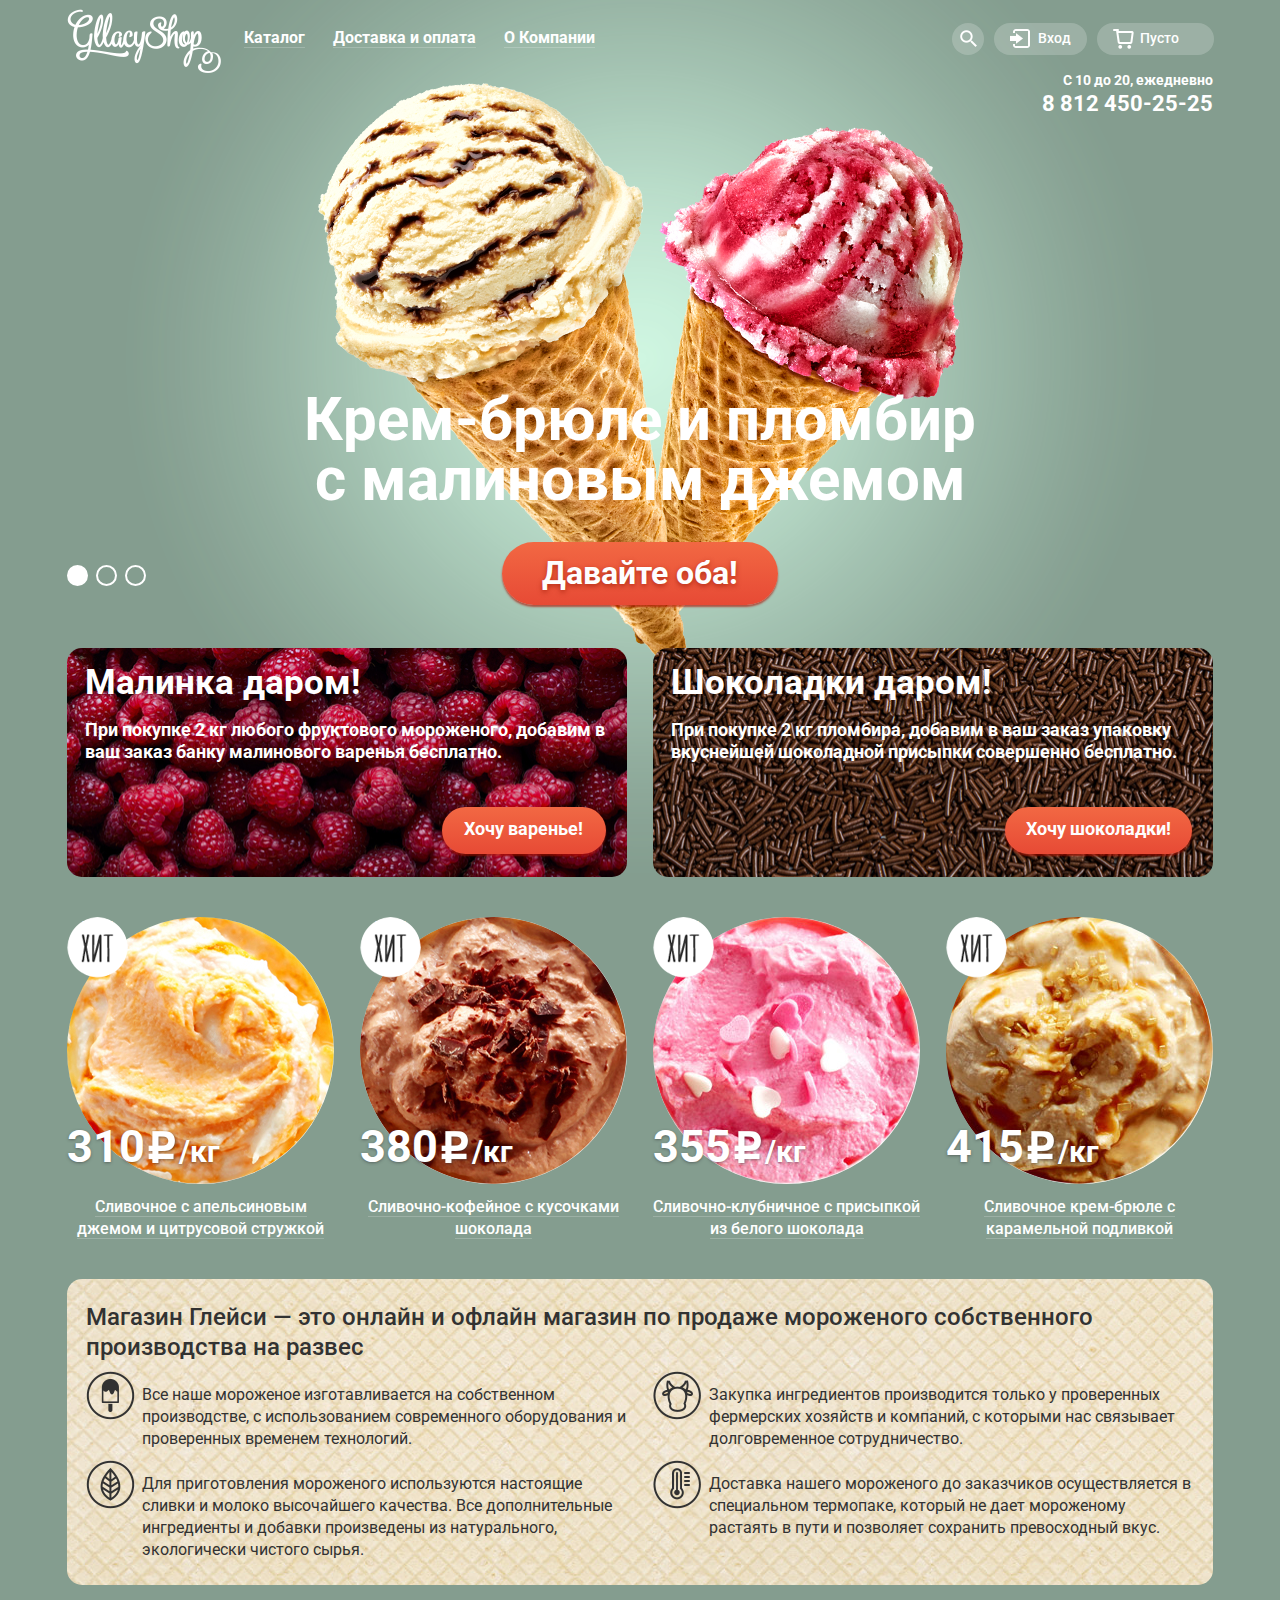
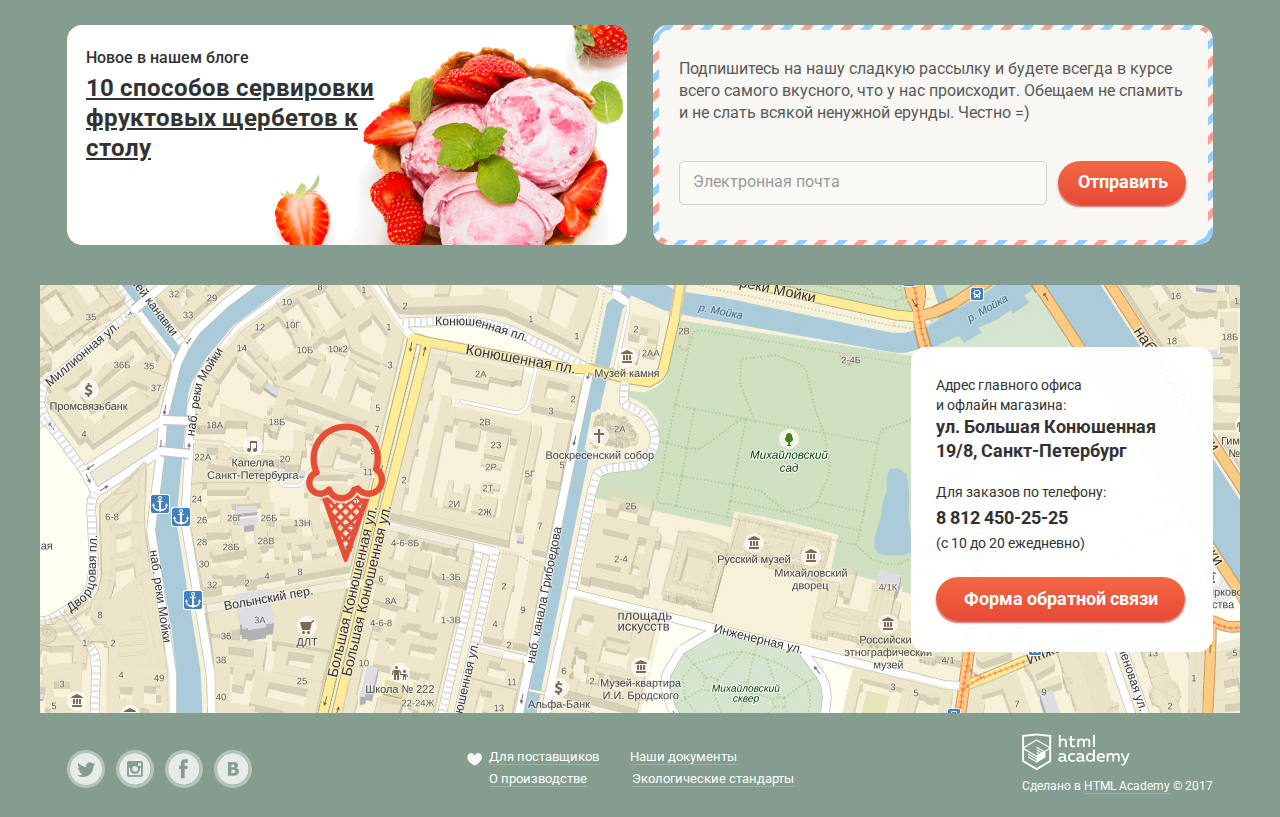
==== commit 9bd6f70f: "Оформление контента gllacy" ====
--- a/index.html
+++ b/index.html
@@ -21,23 +21,25 @@
 					  	<ul class="menu-header">
 						  	<li class="menu-header-item">
 						  		<a class="menu-active menu-header-link" href="#">Каталог</a>
-								<ul class="menu-catalog">
-						  			<li class="menu-catalog-title">
-						  					<a>Новинки</a>
-						  			</li>
-						  			<li class="menu-catalog-item">
-						  				<a href="#">Сливочное</a>
-						  			</li>
-						  			<li class="menu-catalog-item">
-						  				<a href="#">Щербеты</a>
-						  			</li>
-						  			<li class="menu-catalog-item">
-						  				<a href="#">Фруктовый лед</a>
-						  			</li>
-						  			<li class="menu-catalog-item">
-						  				<a href="#">Мелорин</a>
-						  			</li>
-						  		</ul>
+						  		<div class="menu-catalog-hide">
+									<ul class="menu-catalog">
+							  			<li class="menu-catalog-title">
+							  				<a href="#">Новинки</a>
+							  			</li>
+							  			<li class="menu-catalog-item">
+							  				<a href="#">Сливочное</a>
+							  			</li>
+							  			<li class="menu-catalog-item">
+							  				<a href="#">Щербеты</a>
+							  			</li>
+							  			<li class="menu-catalog-item">
+							  				<a href="#">Фруктовый лед</a>
+							  			</li>
+							  			<li class="menu-catalog-item">
+							  				<a href="#">Мелорин</a>
+							  			</li>
+						  			</ul>
+						  		</div>
 						  	</li>
 						  	<li>
 						  		<a class="menu-header-link" href="#">Доставка и оплата</a>
@@ -50,37 +52,41 @@
 				  	<div class="user-block">
 				  		<div class="actions">
 				  			<div class="action-search">
-				  				<a class="user-block-btn action-search-btn" href="#"></a>
-				  				<div class="search">
-				  					<form class="search-form" action="#" method="post">
-				  						<div class="search-field">
-				  							<input type="search" name="search" id="search" required>
-				  							<label class="search-placeholder" for="search">Что ищем?</label>
-				  						</div>
-				  					</form>
-				  				</div>
+				  				<a class="user-block-btn action-search-btn" href="#">Поиск</a>
+				  				<div class="search-hide">
+					  				<div class="search">
+					  					<form class="search-form" action="#" method="post">
+					  						<div class="search-field">
+					  							<input type="search" name="search" id="search" required>
+					  							<label class="search-placeholder" for="search">Что ищем?</label>
+					  						</div>
+					  					</form>
+					  				</div>
+					  			</div>
 				  			</div>
 				  			<div class="action-enter">
 				  				<a class="user-block-btn action-enter-btn" href="#">Вход</a>
-				  				<div class="enter">
-				  					<form class="enter-form" action="#" method="post">
-				  						<div class="login-field">
-				  							<input type="email" name="login" id="login" required>
-				  							<label class="login-placeholder" for="login">Электронная почта</label>
-				  						</div>
-				  						<div class="password-field">
-				  							<input type="password" name="password" id="password" required>
-				  							<label class="password-placeholder" for="password">Пароль</label>
-				  						</div>
-				  						<div class="enter-help">
-				  							<input class="btn enter-form-btn" type="submit" value="Войти">
-				  							<div class="help">
-				  								<a class="new-password" href="#">Забыли пароль?</a>
-				  								<a class="new-user" href="#">Новая регистрация</a>
-				  							</div>
-				  						</div>
-				  					</form>
-				  				</div>
+				  				<div class="enter-hide">
+					  				<div class="enter">
+					  					<form class="enter-form" action="#" method="post">
+					  						<div class="login-field">
+					  							<input type="email" name="login" id="login" required>
+					  							<label class="login-placeholder" for="login">Электронная почта</label>
+					  						</div>
+					  						<div class="password-field">
+					  							<input type="password" name="password" id="password" required>
+					  							<label class="password-placeholder" for="password">Пароль</label>
+					  						</div>
+					  						<div class="enter-help">
+					  							<input class="btn enter-form-btn" type="submit" value="Войти">
+					  							<div class="help">
+					  								<a class="new-password" href="#">Забыли пароль?</a>
+					  								<a class="new-user" href="#">Новая регистрация</a>
+					  							</div>
+					  						</div>
+					  					</form>
+					  				</div>
+					  			</div>
 				  			</div>
 				  			<div class="action-basket">
 				  				<a class="user-block-btn action-basket-btn" href="#">Пусто</a>
@@ -206,7 +212,7 @@
 					  			Закупка ингредиентов производится только у проверенных фермерских хозяйств и компаний, с которыми нас связывает долговременное сотрудничество.
 					  		</p>
 					  		<p class="advantages-product advantage-3">
-					  			Для приготовления мороженого используются настоящие слибки и молоко высочайшего качества. Все дополнительные ингредиенты и добавки произведены из натурального, экологически чистого сырья.
+					  			Для приготовления мороженого используются настоящие сливки и молоко высочайшего качества. Все дополнительные ингредиенты и добавки произведены из натурального, экологически чистого сырья.
 					  		</p>
 					  		<p class="advantages-product advantage-4">
 					  			Доставка нашего мороженого до заказчиков осуществляется в специальном термопаке, который не дает мороженому растаять в пути и позволяет сохранить превосходный вкус.
@@ -223,7 +229,7 @@
 						  		<form class="email-form" action="#" method="post">
 						  			<div class="email-field">
 						  				<input type="email" id="email" required>
-						  				<label for="email">Электронная почта</label>
+						  				<label class="email-field-label" for="email">Электронная почта</label>
 						  			</div>
 						  			<input class="btn email-btn" type="submit" value="Отправить">
 						  		</form>
@@ -237,12 +243,12 @@
 						  		<br>
 						  		и офлайн магазина:
 						  		<br>
-						  		<span>ул. Большая Конюшенная
+						  		<span class="address">ул. Большая Конюшенная
 						  		<br>
 						  	19/8, Санкт-Петербург</span></p>
 						  	<p>Для заказов по телефону:
 						  	<br>
-						  	<span>8 812 450-25-25</span>
+						  	<span class="address-phone">8 812 450-25-25</span>
 						  	<br>
 						  	(с 10 до 20 ежедневно)</p>
 						  	<a class="btn address-contacts-btn" href="#">Форма обратной связи</a>
@@ -301,6 +307,8 @@
 				  		</fieldset>
 				  	</form>
 				</div>
+				<div class="modal-overlay">
+				</div>
 			</div>
 		</div>
   </body>
--- a/css/style.css
+++ b/css/style.css
@@ -2,8 +2,8 @@
 	font-family: "Roboto", "Arial", sans-serif;
 	font-size: 16px;
 	font-weight: 400;
-	color: #ffffff;
-	line-height: 22px;
+	color: rgb(50, 50, 50);
+	line-height: 1.375;
 	background-color: #849d8f;
 	margin: 0;
   	padding: 0;
@@ -80,112 +80,152 @@
 	margin: 0;
 	padding: 0;
 	display: inline-block;
+	font-family: "Roboto", "Arial", sans-serif;
+	font-size: 16px;
+	line-height: 1.125;
+	font-weight: bold;
+	color: rgb(255, 255, 255);
 	margin-right: 2px;
 	padding-top: 7.2px;
 	padding-right: 13px;
 	padding-bottom: 6.8px;
 	padding-left: 13px;
-	font-weight: bold;
+	border-radius: 40px;
+	cursor: pointer;
+}
+
+.menu-header-link {
+	font-family: "Roboto", "Arial", sans-serif;
 	font-size: 16px;
 	line-height: 1.125;
-	border-radius: 40px;
-}
-
-.menu-header-link {
-	font-size: 16px;
-	line-height: 1.125;
-	color: #ffffff;
+	color: rgb(255, 255, 255);
 	text-decoration: none;
 	border-bottom: 1px solid rgba(255, 255, 255, 0.2);
 }
 
 .menu-header > li:hover a {
-	color: #333333;
+	font-family: "Roboto", "Arial", sans-serif;
+	color: rgb(50, 50, 50);
 	text-decoration: none;
 }
 
 .menu-header > li:hover {
-	background: #ffffff;
+	background: rgb(247, 246, 243);
+}
+
+.menu-header > li:active {
+	background-color: rgba(248, 247, 244, 0.988);
+ 	box-shadow: inset 0px 2px 1px 0px #696969;
 }
 
 .menu-header-item {
 	position: relative;
 }
 
+.menu-catalog-hide {
+	box-sizing: border-box;
+	display: none;
+	position: absolute;
+	top: 0px;
+	left: -7px;
+	width: 143px;
+	padding-top: 37px;
+	z-index: 1;
+}
+
 .menu-catalog {
-	position: absolute;
-	top: 35px;
-	left: -7px;
-	box-sizing: border-box;
-	display: none;
+	box-sizing: border-box;
+	position: relative;
 	min-width: 143px;
 	margin: 0;
 	padding: 0;
 	font-size: 0;
 	line-height: 0;
 	list-style: none;
-	background-color: #ffffff;
+	background-color: rgb(248, 247, 244);
 	border-radius: 5px;
-	z-index: 1
+	box-shadow: 0px 20px 20px 0px rgba(0, 0, 0, 0.4);
+	overflow: hidden;
 }
 
 .menu-catalog li {
 	margin: 0;
 	padding: 0;
+	font-family: "Roboto", "Arial", sans-serif;
 	font-size: 14px;
-	line-height: 16px;
-	color: #323232;
-}
-
-.menu-catalog-title {
-	border-bottom: 1px solid #323232;
+	line-height: 1.143;
+	font-weight: 400;
+	color: rgb(50, 50, 50);
+	text-align: left;
+}
+
+.menu-catalog-title:after {
+    content: "";
+    position: absolute;
+    left: 6px;
+    right: 9px;
+    height: 1px;
+    width: 128px;
+    background-color: #d1d0ce;
 }
 
 .menu-catalog-title a {
 	display: block;
+	text-decoration: none;
+	font-family: "Roboto", "Arial", sans-serif;
 	padding-top: 11px;
 	padding-right: 12px;
 	padding-bottom: 11px;
 	padding-left: 14px;
+	font-size: 14px;
+	line-height: 1.143;
+	color: rgb(50, 50, 50);
+	font-weight: bold;
 }
 
 .menu-catalog-item a {
 	display: block;
 	text-decoration: none;
-	color: #323232;
-	font-weight: normal;
 	padding-top: 10px;
 	padding-right: 12px;
 	padding-bottom: 5px;
 	padding-left: 14px;
+	font-family: "Roboto", "Arial", sans-serif;
+	font-size: 14px;
+	line-height: 1.143;
+	font-weight: 400;
+	color: rgb(50, 50, 50);
 }
 
 .menu-catalog-item a:last-child {
 	padding-bottom: 13px;
 }
 
-.menu-header-item:hover .menu-catalog {
+.menu-header-item:hover .menu-catalog-hide {
 	display: block;
 }
 
-.menu-catalog-item a:hover {
-	background-color: #fbded7;
-}
-
-.menu-catalog-item a:active {
-	background-color: #f6b5a5;
+.menu-catalog-item a:hover,
+.menu-catalog-title a:hover {
+	background-color: rgb(251, 222, 215);
+}
+
+.menu-catalog-item a:active,
+.menu-catalog-title a:active {
+	background-color: rgb(246, 181, 165);
 }
 
 .menu-active-page {
-	background: #d07058;
+	background: rgb(208, 112, 88);
 }
 
 .menu-active-page a {
 	border-bottom: none;
 }
 
-.menu-catalog-item-active {
-	background-color: #d07058;
+.menu-catalog-item .menu-catalog-item-active {
+	background-color: rgb(208, 112, 88);
+	color: rgb(255, 255, 255);
 }
 
 .user-block {
@@ -218,16 +258,19 @@
 	text-decoration: none;
 	background: rgba(255, 255, 255, 0.2);
 	border-radius: 40px;
+	font-family: "Roboto", "Arial", sans-serif;
 	font-size: 14px;
-	line-height: 16px;
-	color: #ffffff;
-	font-weight: medium;
+	line-height: 1.143;
+	font-weight: 500;
+	color: rgb(255, 255, 255);
+	z-index: 5;
 }
 
 .action-search-btn {
 	width: 32px;
 	min-height: 32px;
 	border-radius: 50%;
+	text-indent: -3000px;
 }
 
 .action-search-btn::before {
@@ -241,12 +284,18 @@
 	background-position: -10px -759px;
 }
 
+.search-hide {
+	box-sizing: border-box;
+	display: none;
+	position: absolute;
+	top: 0px;
+	right: 0px;
+	width: 341px;
+	padding-top: 36px;
+	z-index: 3;
+}
 .search {
 	box-sizing: border-box;
-	display: none;
-	position: absolute;
-	top: 38px;
-	right: 0px;
 	width: 341px;
 	padding: 20px 15px;
 	border-radius: 6px;
@@ -255,8 +304,11 @@
     text-align: center;
 }
 
+.search-field {
+	position: relative;
+}
+
 .search-field input {
-	position: relative;
 	width: 311px;
 	border: 1px solid rgb(211, 211, 210);
  	border-radius: 5px;
@@ -266,15 +318,17 @@
 
 .search-placeholder {
 	position: absolute;
-	top: 28px;
-	left: 29px;
+	top: 8px;
+	left: 14px;
+	font-family: "Roboto", "Arial", sans-serif;
 	font-size: 14px;
+	line-height: 1.714;
+	font-weight: 400;
 	color: rgb(153, 153, 153);
-	line-height: 1.714;
 	text-align: left;
 }
 
-.action-search:hover .search {
+.action-search:hover .search-hide {
 	display: block;
 }
 
@@ -290,15 +344,15 @@
 }
 
 .action-search:hover .action-search-btn {
-	background-color: #ffffff;
+	background-color: rgb(248, 247, 244);
 	border-radius: 50%; 
 }
 
 .action-enter-btn {
 	position: relative;
-	padding-top: 8px;
+	padding-top: 7px;
 	padding-right: 16px;
-	padding-bottom: 8px;
+	padding-bottom: 9px;
 	padding-left: 44px;
 }
 
@@ -318,13 +372,19 @@
 	margin-left: 10px;
 }
 
+.enter-hide {
+	box-sizing: border-box;
+	display: none;
+	position: absolute;
+	top: 0px;
+	right: 0px;
+	width: 277px;
+	padding-top: 36px;
+	z-index: 2;
+}
+
 .enter {
 	box-sizing: border-box;
-	display: none;
-	position: absolute;
-	z-index: 2;
-	top: 36px;
-	right: 0px;
 	width: 277px;
     padding-top: 20px;
  	padding-right: 17px;
@@ -335,7 +395,7 @@
 	box-shadow: 0px 20px 20px 0px rgba(0, 0, 0, 0.4);
 }
 
-.action-enter:hover .enter {
+.action-enter:hover .enter-hide {
 	display: block;
 }
 
@@ -351,28 +411,19 @@
 }
 
 .action-enter:hover .action-enter-btn {
-	color: #323232;
-	background-color: #ffffff;
+	color: rgb(50, 50, 50);
+	background-color: rgb(248, 247, 244);
 	border-radius: 40px; 
 }
 
-.login-placeholder, .password-placeholder {
-	position: absolute;
-	top: 8px;
-	left:12px;
-	font-size: 14px;
- 	color: rgb(153, 153, 153);
- 	line-height: 1.714;
- 	text-align: left;
- 	z-index: 1;
-}
-
-.login-field {
+.login-field, 
+.password-field {
 	position: relative;
 	margin-bottom: 20px;
 }
 
-.login-field input {
+.login-field input,
+.password-field input {
 	box-sizing: border-box;
 	width: 241px;
 	border: 1px solid rgb(211, 211, 210);
@@ -381,28 +432,31 @@
  	padding: 13px 14px;
 }
 
-.password-field {
-	position: relative;
-	margin-bottom: 20px;
-}
-
-.password-field input {
-	box-sizing: border-box;
-	width: 241px;
-	border: 1px solid rgb(211, 211, 210);
- 	border-radius: 5px;
- 	background-color: rgb(255, 255, 255);
- 	padding: 13px 14px;
+.login-placeholder,
+.password-placeholder {
+	position: absolute;
+	top: 8px;
+	left:14px;
+	font-family: "Roboto", "Arial", sans-serif;
+	font-size: 14px;
+	line-height: 1.714;
+	font-weight: 400;
+ 	color: rgb(153, 153, 153);
+ 	text-align: left;
+ 	z-index: 2;
 }
 
 .enter-help {
  	display: flex;
 }
 
-.new-password, .new-user {
+.new-password,
+.new-user {
+	font-family: "Roboto", "Arial", sans-serif;
 	font-size: 13px;
+	line-height: 1.846;
+	font-weight: 400;
  	color: rgb(50, 50, 50);
- 	line-height: 1.846;
  	text-align: left;
  	text-decoration: none;
  	border-bottom: 1px solid rgba(50, 50, 50, 0.302);
@@ -410,13 +464,13 @@
 
 .new-password:hover,
 .new-user:hover {
-	color: #ffbc9e;
+	color: rgb(255, 188, 158);
 	border-bottom: 1px solid rgba(255, 188, 158, 0.3);
 }
 
 .new-password:active,
 .new-user:active {
-	color: #ffbc9e;
+	color: rgb(255, 188, 158);
 	border-bottom: 1px solid rgba(255, 188, 158, 0.3);
 }
 
@@ -427,9 +481,11 @@
 
 .action-basket-btn {
 	box-sizing: border-box;
-	padding: 8px 16px;
-	padding-left: 44px;
-	min-width: 117px;
+	padding-top: 7px;
+	padding-right: 16px;
+	padding-bottom: 9px;
+	padding-left: 43px;
+	width: 117px;
 }
 
 .action-basket-btn::before {
@@ -443,23 +499,31 @@
 	background-position: -10px -10px;
 }
 
+.basket-hide {
+	box-sizing: border-box;
+	position: absolute;
+	display: none;
+	top: 0px;
+	right: 0px;
+	width: 540px;
+	padding-top: 36px;
+	z-index: 1;
+}
+
 .basket {
 	box-sizing: border-box;
-	display: none;
-	position: absolute;
-	top: 36px;
-	right: 0px;
 	width: 540px;
     padding-top: 20px;
  	padding-right: 14px;
  	padding-bottom: 21px;
  	padding-left: 15px;
- 	border-radius: 6px;
-	background-color: rgb(255, 255, 255);
+ 	border-radius: 5px;
+	background-color: rgb(248, 247, 244);
 	box-shadow: 0px 20px 20px 0px rgba(0, 0, 0, 0.4);
-}
-
-.action-basket:hover .basket {
+	text-align: right;
+}
+
+.action-basket:hover .basket-hide {
 	display: block;
 }
 
@@ -475,18 +539,24 @@
 }
 
 .action-basket:hover .action-basket-btn {
-	color: #323232;
-	background-color: #ffffff;
+	color: rgb(50, 50, 50);
+	background-color: rgba(248, 247, 244, 0.988);
 	border-radius: 40px; 
 }
 
 .basket-product {
-	color: #323232;
+	font-family: "Roboto", "Arial", sans-serif;
+	color: rgb(50, 50, 50);
 	font-size: 13px;
-	line-height: 16px;
-	font-weight: normal;
+	line-height: 1.231;
+	font-weight: 400;
 	margin-bottom: 13px;
 	border-collapse: collapse;
+	text-align: left;
+}
+
+.basket-product-img img {
+	border-radius: 50%;
 }
 
 .basket-product span {
@@ -494,18 +564,20 @@
 }
 
 .total {
+	font-family: "Roboto", "Arial", sans-serif;
 	border-top: 1px solid #cacac7;
 	padding-top: 12px;
 	font-size: 15px;
-	line-height: 18px;
+	line-height: 1.2;
 	font-weight: bold;
 	text-align: right;
 }
 
 .basket-product-remove {
 	vertical-align: top;
+	padding-top: 6px;
 	padding-right: 11px;
-	padding-left: 2px: 
+	padding-left: 2px; 
 	width: 10px;
 }
 
@@ -549,8 +621,8 @@
 	font-size: 0;
 	width: 10px;
  	height: 10px;
- 	background-color: #ffffff;
  	cursor: pointer;
+ 	background-color: rgb(248, 247, 244);
 }
 
 .basket-product-close::before,
@@ -560,8 +632,8 @@
  	top: 4px;
  	left: -1px;
  	width: 12px;
- 	height: 2px;
- 	background-color: #323232;
+ 	height: 1px;
+ 	background-color: rgb(50, 50, 50);
  	border-radius: 1px;
 }
 
@@ -573,49 +645,44 @@
  	transform: rotate(-45deg);
 }
 
-.basket-checkout {
-	float: right;
-}
-
 .connect {
 	font-weight: bold;
-	color: #ffffff;
+	color: rgb(255, 255, 255);
 	text-align: right;
 }
 
 .time {
+	font-family: "Roboto", "Arial", sans-serif;
 	margin: 0;
 	font-size: 14px;
-	line-height: 16px;
+	line-height: 1.143;
 	margin-bottom: 4px;
 }
 
 .phone {
+	font-family: "Roboto", "Arial", sans-serif;
 	margin: 0;
 	font-size: 22px;
-	line-height: 24px;
+	line-height: 1.091;
 }
 
 .carousel {
 	position: relative;
+	margin-bottom: 43px;
  	padding-top: 274px;
  	text-align: center;
- 	color: #ffffff;
-	margin-bottom: 43px;
+ 	color: rgb(255, 255, 255);
 }
 
 .slide {
  	display: none;
 }
 
-h2 {
-	font-weight: bold;
-}
-
 .slide-title {
 	width: 700px;
+	font-family: "Roboto", "Arial", sans-serif;
 	font-size: 60px;
-	line-height: 60.35px;
+	line-height: 1.006;
 	font-weight: bold;
 	margin: 0 auto;
 	margin-bottom: 31px;	
@@ -636,9 +703,17 @@
  	margin-right: 8px;
  	vertical-align: top;
  	background-color: transparent;
- 	border: 2px solid #ffffff;
+ 	border: 2px solid rgb(255, 255, 255);
  	border-radius: 50%;
  	cursor: pointer;
+}
+
+.carousel-controls label:hover {
+	background-color: rgba(248, 247, 244, 0.4);
+}
+
+.carousel-controls label:active {
+	background-color: rgb(255, 255, 255);
 }
 
 #slide-1:checked ~ .site-wrapper #carousel-slide-1,
@@ -675,16 +750,24 @@
 }
 
 .offer {
-	margin: 0;
-	padding: 0;
+	box-sizing: border-box;
+	margin: 0;
+	padding: 0;
+	margin-right: 26px;
+	padding-top: 14px;
+	padding-right: 21px;
+	padding-bottom: 23px;
+	padding-left: 18px;
 	width: 560px;
 	float: left;
+	font-family: "Roboto", "Arial", sans-serif;
 	font-weight: bold;
-	margin-right: 26px;
+	color: rgb(255, 255, 255);
 	background-position: center;
 	background-repeat: no-repeat;
 	overflow: hidden;
 	border-radius: 15px;
+	text-align: left;
 }
 
 .offer:last-child {
@@ -693,21 +776,18 @@
 
 .offer-title {
 	margin: 0;
-	margin-top: 14px;
-	margin-left: 18px;
-	margin-right: 21px;
 	margin-bottom: 16px;
+	font-family: "Roboto", "Arial", sans-serif;
 	font-size: 35px;
 	line-height: 41px;
 }
 
 .offer p {
 	margin: 0;
-	margin-left: 19px;
-	margin-right: 21px;
+	margin-bottom: 44.7px;
+	font-family: "Roboto", "Arial", sans-serif;
 	font-size: 18px;
 	line-height: 22px;
-	margin-bottom: 44.7px;
 }
 
 .offer-1 {
@@ -727,13 +807,14 @@
 .heading-title {
 	margin: 0;
 	padding: 0;
-	margin-bottom: 27px;
+	margin-bottom: 28px;
 }
 
 .breadcrumbs {
 	margin: 0;
 	padding: 0;
 	margin-bottom: 2.5px;
+	font-family: "Roboto", "Arial", sans-serif;
 	font-size: 0px;
 	line-height: 0px;
 	list-style: none;
@@ -744,10 +825,13 @@
 	padding: 0;
 	display: inline-block;
 	position: relative;
-	margin-right: 22px;
-	font-weight: normal;
+	margin-right: 21px;
+	font-family: "Roboto", "Arial", sans-serif;
 	font-size: 14px;
-	line-height: 16px;
+	line-height: 1.143;
+	font-weight: 400;
+	color: rgb(255, 255, 255);
+	text-align: left;
 }
 
 .breadcrumbs-element a:after {
@@ -757,26 +841,33 @@
 }
 
 .breadcrumbs-element a {
-	color: #ffffff;
+	color: rgb(255, 255, 255);
 	text-decoration: none;
 	border-bottom: 1px solid rgba(255, 255, 255, 0.3);
 }
 
 .breadcrumbs-element:hover a {
-	color: #ffbc9e;
+	color: rgb(255, 188, 158);
 	border-bottom: 1px solid rgba(255, 188, 158, 0.3);
 }
 
+.breadcrumbs-element:hover a:after {
+	color: rgb(255, 255, 255);
+}
+
 .breadcrumbs-element:active a {
-	color: #ffbc9e;
+	color: rgb(255, 188, 158);
 	border-bottom: 1px solid rgba(255, 188, 158, 0.3);
 }
 
 .catalog-title {
 	margin: 0;
+	font-family: "Roboto", "Arial", sans-serif;
 	font-size: 35px;
+	line-height: 1.171;
 	font-weight: bold;
-	line-height: 41px;
+	color: rgb(255, 255, 255);
+	text-align: left;
 }
 
 .topbar {
@@ -789,34 +880,37 @@
 	padding: 0;
 	border: none;
 	margin-right: 12px;
-	margin-bottom: 16px;
+	margin-bottom: 15px;
 	padding: 0;
 	vertical-align: top;
-}
-
-.filters legend {
-	font-size: 14px;
-	line-height: 16px;
-	color: #ffffff;
-	margin-bottom: 6px;
-	margin-left: 15px;
 }
 
 .form-sorting {
 	width: 193px;
 }
 
+.form-sorting-title {
+    margin-bottom: 7px;
+    margin-left: 16px;
+    font-family: "Roboto", "Arial", sans-serif;
+ 	font-size: 14px;
+	line-height: 1.143;
+	font-weight: 500;
+ 	color: rgb(255, 255, 255);
+ 	text-align: left;
+}
+
 .form-sorting-select {
 	position: relative;
 	box-sizing: border-box;
 	margin: 0;
 	padding: 0; 
 	width: 100%;
-	height: 36px;
-	background-color: rgba(255, 255, 255, 0.188);
+	min-height: 36px;
+	background-color: rgba(248, 247, 244, 0.2);
 	border-radius: 30px;
-	cursor: pointer;
     font-weight: 500;
+    cursor: pointer;
 }
 
 .select {
@@ -825,19 +919,22 @@
 	outline: none;
 	border: 0;
 	width: 100%;
-    height: 36px;
+    min-height: 36px;
     padding-top: 0;
     padding-right: 25px;
-    padding-bottom: 0;
-    padding-left: 10px;
+    padding-bottom: 1px;
+    padding-left: 15px;
     background-color: transparent;
     border-radius: 30px;
     cursor: pointer;
     -webkit-appearance: none;
     text-transform: none;
+    font-family: "Roboto", "Arial", sans-serif;
     font-size: 16px;
+    line-height: 1.125;
     font-weight: 500;
-    color: #ffffff;
+    color: rgb(255, 255, 255);
+    text-align: left;
 }
 
 .select-icon:after {
@@ -852,24 +949,40 @@
     border-right: 4px solid transparent;
     border-bottom: 5px solid transparent;
     border-left: 4px solid transparent;
+    color: rgb(255, 255, 255);
 }
 
 .form-sorting-select:hover .select,
 .form-sorting-select:hover .select-icon:after {
 	background-color: rgba(255, 255, 255, 1);
-	color: #323232;
+	color: rgb(50, 50, 50);
 }
 
 .form-price {
 	width: 218px;
+}
+
+.form-price-title {   
+    margin-bottom: 7px;
+    margin-left: 14px;
+    font-family: "Roboto", "Arial", sans-serif;
+ 	font-size: 14px;
+ 	line-height: 1.143;
+ 	color: rgb(255, 255, 255);
+ 	font-weight: 500;
+ 	text-align: left;
 }
 
 .price-sorting {
 	align-items: center;
     width: 100%;
     height: 36px;
-    padding: 15px;
+    padding-top:16px;
+    padding-right:15px;
+    padding-bottom:15px;
+    padding-left:15px;
     box-sizing: border-box;
+    font-family: "Roboto", "Arial", sans-serif;
     line-height: 1;
     font-weight: 500;
     border-radius: 30px;
@@ -880,7 +993,7 @@
 	box-sizing: border-box;
     width: 100%;
     height: 4px;
-    background-color: rgba(255,255,255, 0.5);
+    background-color: rgba(248, 247, 244, 0.502);
     cursor: pointer;
 }
 
@@ -889,7 +1002,7 @@
     margin-left: 20%;
     width: 51%;
     height: inherit;
-    background-color: #f8f7f4;
+    background-color: rgb(248, 247, 244);
 }
 
 .price-toggle {
@@ -897,18 +1010,18 @@
     top: 50%;
     width: 20px;
     height: 20px;
-    background-color: #f8f7f4;
+    background-color: rgb(248, 247, 244);
     border-radius: 50%;
-    box-shadow: 0 2px 2px rgba(0,0,0, 0.1);
+    box-shadow: 0px 2px 2px 0px rgba(0, 0, 0, 0.1);
 }
 
 .price-toggle-min {
-	left: 0;
+	left: -9px;
 	transform: translateX(-50%) translateY(-50%);
 }
 
 .price-toggle-max {
-	right: 0;
+	right: 6px;
 	transform: translateX(50%) translateY(-50%);
 }
 
@@ -916,111 +1029,137 @@
 	width: 414px;
 }
 
+.form-fat-title {
+	margin-bottom: 7px;
+	margin-left: 14px;
+	font-family: "Roboto", "Arial", sans-serif;
+	font-size: 14px;
+	line-height: 1.143;
+	font-weight: 500;
+	color: rgb(255, 255, 255);
+	
+	text-align: left;
+}
+
 .form-fat-radio {
-	width: 100%;
-	height: 36px;
-    padding: 10px 15px;
-    box-sizing: border-box;
-    line-height: 1;
-    font-weight: 500;
-    border-radius: 30px;
+    padding-top: 8px;
+    padding-right: 16px;
+    padding-bottom:10px;
+	padding-left: 15px;
+	font-size: 0;
+    border-radius: 18px;
     background-color: rgba(255,255,255, 0.2);
 }
 
-.form-fat-input {
+.form-fat-input,
+.form-topping-input {
 	display: none;
 	padding: 0;
 	margin: 0;
-	box-sizing: border-box;
-	line-height: normal;
-}
+}
+
+.form-fat-label,
+.form-topping-label {
+	position: relative;
+	font-family: "Roboto", "Arial", sans-serif;
+	font-size: 16px;
+	line-height: 1.125;
+	font-weight: 500;
+ 	color: rgb(255, 255, 255);
+ 	vertical-align: middle;
+    cursor: pointer;
+}	
 
 .form-fat-label {
-	position: relative;
-    margin-right: 15px;
+	margin-right: 19px;
     padding-left: 30px;
-    cursor: pointer;
-}
-
-.fat-indicator {
-	position: absolute;
-    top: 2px;
-    left: 0;
-    box-sizing: border-box;
-    width: 20px;
-    height: 20px;
-    border: 1px solid #f8f7f4;
+}
+
+.form-topping-label {
+	margin-right: 20px;
+    padding-left: 33px;
+}
+
+.form-fat-label:last-child,
+.form-topping-label:last-child {
+	margin: 0;
+}
+
+.form-fat-label::before {
+	content: "";
+	position: absolute;
+	top: 50%;
+	left: 0;
+	margin-top: -8px;
+	padding: 4px;
+	width: 10px;
+    height: 10px;
+    border: 1px solid rgb(248, 247, 244);
     border-radius: 50px;
-}
-
-.form-fat-input:checked+.form-fat-label  .fat-indicator:before {
-    content: "";
-    position: absolute;
-    top: 50%;
-    left: 50%;
-    -webkit-transform: translate(-50%,-50%);
-    -ms-transform: translate(-50%,-50%);
-    transform: translate(-50%,-50%);
-    width: 10px;
-    height: 10px;
-    background-color: #f8f7f4;
-    border-radius: 50px;
+    background-clip: content-box;
+}
+
+.form-fat-input:checked+.form-fat-label::before {
+    background-color: rgb(248, 247, 244);
+}
+
+.form-fat-label:hover .form-fat-label::before {
+	border: 2px solid rgb(248, 247, 244);
 }
 
 .form-topping {
 	width: 702px;
 }
 
+.form-topping-title {
+	margin-bottom: 7px;
+    margin-left: 15px;
+    font-family: "Roboto", "Arial", sans-serif;
+	font-size: 14px;
+	line-height: 1.2;
+    font-weight: 500;
+    color: rgb(255, 255, 255);
+    text-align: left;
+}
+
 .form-topping-check {
-	width: 100%;
-    height: 36px;
-    padding: 10px 20px 10px 17px;
-    box-sizing: border-box;
-    line-height: 1;
-    font-weight: 500;
-    border-radius: 30px;
-    background-color: rgba(255,255,255, 0.2);
-}
-
-.form-topping-input {
-	box-sizing: border-box;
-	padding: 0;
-	margin: 0;
-	display: none;
-	line-height: normal;
-}
-
-.form-topping-label {
-	position: relative;
-	margin-right: 16px;
-    padding-left: 32px;
-    cursor: pointer;
-}
-
-.topping-indicator {
-	position: absolute;
-    top: 2px;
-    left: -1px;
-    box-sizing: border-box;
-    width: 20px;
-    height: 20px;
-    border: 1px solid #fff;
+    padding-top: 8px;
+    padding-right: 19px;
+    padding-bottom: 10px;
+    padding-left: 16px;
+    font-size: 0px;
+    border-radius: 18px;
+    background-color: rgba(255,255,255, 0.2);  
+}
+
+.form-topping-label::before {
+	content: "";
+	position: absolute;
+	top: 50%;
+	left: 0;
+	width: 18px;
+    height: 18px;
+    border: 1px solid #f8f7f4;
     border-radius: 4px;
-}
-
-.form-topping-input:checked+.form-topping-label .topping-indicator:before {
-    content: "";
-    position: absolute;
-    top: 50%;
-    left: 50%;
-    -webkit-transform: translate(-50%,-75%) rotate(-45deg);
-    -ms-transform: translate(-50%,-75%) rotate(-45deg);
-    transform: translate(-50%,-75%) rotate(-45deg);
-    width: 8px;
-    height: 4px;
-    border: 2px solid #fff;
-    border-top-color: transparent;
-    border-right-color: transparent;
+    margin-top: -8px;
+}
+
+.form-topping-label::after {
+	content: "";
+	position: absolute;
+	top: 50%;
+	left: 7px;
+	width: 4px;
+    height: 8px;
+    border-bottom: 3px solid #f8f7f4;
+    border-right: 3px solid #f8f7f4;
+    transform: rotate(45deg);
+    margin-top: -5px;
+    opacity: 0;
+}
+
+.form-topping-input:checked+ .form-topping-label::after {
+  opacity: 1;
 }
 
 .form-btn {
@@ -1036,24 +1175,26 @@
 	outline: none;
 	text-decoration: none;
 	padding: 7px 28px;
+	font-family: "Roboto", "Arial", sans-serif;
 	font-size: 16px;
-	line-height: 18px;
-	color: #ffffff;
-	text-align: center;
+	line-height: 1.125;
+	font-weight: 500;
+	color: rgb(255, 255, 255);
+	text-align: left;
 	border-radius: 30px;
-	border: 2px solid #ffffff;
+	border: 2px solid rgb(255, 255, 255);
 	background-color: rgba(255, 255, 255, 0.188);
 	cursor: pointer;
 }
 
 .form-btn:hover input {
-	color: #323232;
+	color: rgb(50, 50, 50);
 	background-color: rgba(255, 255, 255, 1);
 }
 
 .form-btn:active input {
 	border-color: rgb(237, 237, 237);
-	color: #323232;
+	color: rgb(50, 50, 50);
 	background-color: rgb(237, 237, 237);
 	box-shadow: inset 0px 2px 1px 0px #696969;
 }
@@ -1068,10 +1209,16 @@
 	position: relative;
 	display: inline-block;
 	width: 267px;
+	min-height: 333px;
 	margin-right: 26px;
-	margin-bottom: 39px; 
+	margin-bottom: 29px; 
 	vertical-align: top;
+	font-family: "Roboto", "Arial", sans-serif;
 	font-size: 16px;
+	line-height: 22px;
+	font-weight: 500;
+	color: rgb(255, 255, 255);
+	text-align: center;
 }
 
 .card-product:nth-child(4n) {
@@ -1109,9 +1256,15 @@
 	margin: 0;
 	padding: 0;
 	position: absolute;
+	top: 207px;
+	font-family: "Roboto", "Arial", sans-serif;
 	font-size: 45px;
+	line-height: 1;
 	font-weight: bold;
-	top: 219px;
+	color: rgb(255, 255, 255);
+	text-align: left;
+ 	text-shadow: 0px 1px 3px rgba(49, 50, 53, 0.5);
+	
 }
 
 .rub {
@@ -1147,23 +1300,29 @@
 	margin: 0;
 	padding: 0;
 	text-decoration: none;
-	color: #ffffff;
-	font-weight: medium;
+	font-family: "Roboto", "Arial", sans-serif;
+	color: rgb(255, 255, 255);
+	line-height: 1.375;
+	font-weight: 500;
 	border-bottom: 1px solid rgba(255, 255, 255, 0.2);
+	text-align: center;
 }
 
 .action-product {
+	box-sizing: border-box;
 	display: none;
 	position: absolute;
+	bottom: -65px;
+	left: -12px;
 	width: 293px;
+	min-height: 405px;
 	padding-top: 339px;
 	padding-bottom: 22px;
+	border-radius: 5px;
+	background:  rgba(248, 247, 244, 0.302);
+	box-shadow: 0px 20px 20px 0px rgba(0, 0, 0, 0.4);
+	text-align: center;
 	z-index: 2;
-	border-radius: 5px;
-	background:  rgba(255, 255, 255, 0.3);
-	text-align: center;
-	bottom: -78px;
-	left: -12px;
 }
 
 .card-product:hover .action-product {
@@ -1174,32 +1333,45 @@
 	border-bottom: none;
 }
 
+.card-product:hover .img-product {
+	border-bottom: none;
+	z-index: 3;
+}
+
+
 .main-info {
 	margin: 0;
 	padding: 0;
-	color: #323232;
-	background-position: center;
-	background-repeat: repeat;
-	overflow: hidden;
-	border-radius: 15px;
-	background-color: #ece2cc;
-	background-image: url(../img/wafer_background.jpg);
-	background-position-x: 10px;
-    background-position-y: -2px;
+	margin-bottom: 40px;
 	padding-top: 22.9px;
 	padding-left: 19.4px;
 	padding-right: 20px;
 	padding-bottom: 14px;
-	margin-bottom: 40px;
+	background-color: #ece2cc;
+	background-image: url(../img/wafer_background.jpg);
+	background-position: center;
+	background-repeat: repeat;
+	overflow: hidden;
+	background-position-x: 10px;
+    background-position-y: -2px;
+    border-radius: 15px;
+    font-family: "Roboto", "Arial", sans-serif;
+    font-size: 16px; 
+    line-height: 1.375;
+    font-weight: 400;
+	color: rgb(50, 50, 50);
+	text-align: left;
 }
 
 .info-title {
 	margin: 0;
 	padding: 0;
+	margin-bottom: 9px;
+	font-family: "Roboto", "Arial", sans-serif;
 	font-size: 24px;
-	font-weight: bold;
 	line-height: 1.25;
-	margin-bottom: 9px;
+	font-weight: 500;
+	text-align: left;
 }
 
 .advantages {
@@ -1259,21 +1431,21 @@
 }
 
 .spamming-block {
-	padding: 0;
-	margin: 0;
+	box-sizing: border-box;
+	padding: 0;
+	margin: 0;
+	margin-right: 26px;
+	padding-top: 22px;
+	padding-right: 21px;
+	padding-bottom: 25px;
+	padding-left: 19px;
 	width: 560px;
 	min-height: 220px;
-	box-sizing: border-box;
-	float: left;
-	margin-right: 26px;
 	background-position: center;
 	background-repeat: no-repeat;
 	overflow: hidden;
 	border-radius: 15px;
-	padding-top: 22px;
-	padding-right: 21px;
-	padding-bottom: 25px;
-	padding-left: 19px;
+	float: left;
 }
 
 .spamming-block:last-child {
@@ -1283,9 +1455,14 @@
 .new {
 	background-color: #ffffff;
 	background-image: url(../img/straw_background.jpg);
-	color: #323232;
 	background-position-x: -52px;
     background-position-y: -224px;
+    font-family: "Roboto", "Arial", sans-serif;
+    font-size: 16px;
+    line-height: 1.375;
+    font-weight: 500;
+    color: rgb(50, 50, 50);
+    text-align: left;
 }
 
 .new-title {
@@ -1298,17 +1475,18 @@
 	margin: 0;
 	padding: 0;
 	width: 290px;
-	line-height: 30px;
 }
 
 .new-article a {
 	margin: 0;
 	padding: 0;
-	text-decoration: none;
+	font-family: "Roboto", "Arial", sans-serif;
 	font-size: 24px;
+	line-height: 1.25;
 	font-weight: bold;
-	color: #323232;
-	border-bottom: 2px solid #323232;
+	color: rgb(50, 50, 50);
+	text-align: left;
+	f
 }
 
 .email {
@@ -1317,7 +1495,11 @@
 	padding-left: 26px; 
 	background: url(../img/mail_background.jpg) no-repeat;
 	background-color: #f8f7f4;
-	color: #5a5a5a;
+	font-family: "Roboto", "Arial", sans-serif;
+	font-size: 16px;
+	line-height: 1.375;
+	font-weight: 400;
+	color: rgb(90, 90, 90);	
 }
 
 .email-title {
@@ -1342,7 +1524,7 @@
 	min-height: 44px;
 	border: none;
 	border-radius: 5px;
-	background-color: rgb(255, 255, 255);
+	background-color: rgba(255, 255, 255, 0.52);
   	opacity: 0.52;
   	border: 1px solid rgb(178, 178, 178);
 }
@@ -1351,44 +1533,56 @@
 	position: absolute;
 	top: 9px;
 	left: 14px;
+	font-family: "Roboto", "Arial", sans-serif;
  	font-size: 16px;
+ 	line-height: 1.5;
  	color: rgb(153, 153, 153);
- 	line-height: 1.5;
  	text-align: left;
 }
 
 .address-contacts {
-	position: relative;
-	z-index: 1;
-	font-style: normal;
+	box-sizing: border-box;
 	padding: 0;
 	margin: 0;
 	margin-top: 62px;
 	margin-bottom: 62px;
-	width: 302px;
-	box-sizing: border-box;
-	float: right;
-	background-color: #ffffff;
-	border-radius: 15px;
+	position: relative;
 	padding-top: 28px;
 	padding-right: 25px;
 	padding-bottom: 31px;
 	padding-left: 25px;
-}
-
-.address-contacts p {
-	margin: 0;
-	padding: 0;
-	color: #323232;
+	font-style: normal;
+	width: 302px;
+	font-family: "Roboto", "Arial", sans-serif;
 	font-size: 14px;
 	line-height: 20px;
-	margin-bottom: 25px;
-}
-
-.address-contacts span {
+	font-weight:400;
+	color: rgb(50, 50, 50);
+	text-align: left;
+	background-color: rgba(255, 255, 255, 0.98);
+	border-radius: 15px;
+	z-index: 1;
+	float: right;
+}
+
+.address-contacts p {
+	margin: 0;
+	padding: 0;
+	margin-bottom: 19px;
+}
+
+.address {
+	font-family: "Roboto", "Arial", sans-serif;
 	font-size: 18px;
 	line-height: 24px;
 	font-weight: bold;
+}
+
+.address-phone {
+	font-family: "Roboto", "Arial", sans-serif;
+	font-size: 18px;
+	font-weight: bold;
+	line-height: 31px;
 }
 
 .map {
@@ -1406,21 +1600,24 @@
 }
 
 .paginator {
+	margin: 0;
+	padding: 0;
+	padding-top: 44px;
+	padding-bottom: 28px;
 	text-align: right;
-	margin-right: -3px;
-	padding-top: 43px;
-	padding-bottom: 30px;
 	border-bottom: 1px solid rgba(255, 255, 255, 0.302)
 }
 
 .paginator-element {
 	display: inline-block;
+	margin-right: 0px;
 	min-width: 25px;
-    height: 25px;
+    min-height: 25px;
     border-radius: 50%;
+    font-family: "Roboto", "Arial", sans-serif;
     font-size: 16px;
-    line-height: 23px;
-    color: #ffffff;
+    font-weight: 500;
+    color: rgb(255, 255, 255);
     text-decoration: none;
     text-align: center;
     vertical-align: middle;
@@ -1436,48 +1633,30 @@
 	text-indent: -3000px;
 }
 
-.prev::before {
+.prev::before,
+.next::after {
 	content: "";
  	position: absolute;
  	top: 14px;
  	left: 6px;
  	width: 9px;
  	height: 2px;
- 	background-color: #ffffff;
-}
-
-.prev::after {
+ 	background-color: rgb(255, 255, 255);
+}
+
+.prev::after,
+ .next::before {
 	content: "";
  	position: absolute;
  	top: 9px;
  	left: 6px;
  	width: 9px;
  	height: 2px;
- 	background-color: #ffffff;
-}
-
-.next::before {
-	content: "";
- 	position: absolute;
- 	top: 8px;
- 	left: 13px;
- 	width: 9px;
- 	height: 2px;
- 	background-color: #ffffff;
-}
-
-.next::after {
-	content: "";
- 	position: absolute;
- 	top: 13px;
- 	left: 13px;
- 	width: 9px;
- 	height: 2px;
- 	background-color: #ffffff;
+ 	background-color: rgb(255, 255, 255);
 }
 
 .prev::before,
-.next::before {
+.next::before{
  	transform: rotate(45deg);
 }
 
@@ -1487,8 +1666,8 @@
 }
 
 .current {
-	background-color: #ffffff;
-	color: #323232;
+	background-color: rgb(255, 255, 255);
+	color: rgb(50, 50, 50);
 }
 
 .disabled {
@@ -1501,7 +1680,7 @@
 
 .paginator a:active {
 	background: rgba(255, 255, 255, 1);
-	color: #323232;
+	color: rgb(50, 50, 50)
 }
 
 .footer-social {
@@ -1556,7 +1735,7 @@
 	float: left; 
 	margin: 0;
 	padding: 0;
-	padding-top: 30px;
+	padding-top: 31px;
 	padding-right: 126px;
 	padding-left: 109px;
 }
@@ -1577,10 +1756,13 @@
 	padding: 0;
 	margin: 0;
 	text-decoration: none;
+	font-family: "Roboto", "Arial", sans-serif;
 	font-size: 13px;
-	line-height: 18px;
-	color: #ffffff;
+	line-height: 1.385;
+	font-weight: 400;
+	color: rgb(255, 255, 255);
 	border-bottom: 1px solid rgba(255, 255, 255, 0.2);
+	text-align: left;
 }
 
 .footer-menu li:last-child {
@@ -1631,12 +1813,17 @@
 .footer-copyright p {
 	margin: 0;
 	padding: 0;
+	font-family: "Roboto", "Arial", sans-serif;
 	font-size: 12px;
+	line-height: 1.5;
+	font-weight: 400;
+	color: rgb(254, 254, 254);
+	text-align: left;
 }
 
 .link {
 	text-decoration: none;
-	color: #ffffff;
+	color: rgb(254, 254, 254);
 	border-bottom: 1px solid rgba(255, 255, 255, 0.2);
 }
 
@@ -1654,7 +1841,7 @@
 	display: none;
 	box-sizing: border-box;
 	position: absolute;
-	top: 120px;
+	top: 338px;
 	left: 50%;
 	margin-left: -250px;
 	width: 477px;
@@ -1662,9 +1849,10 @@
  	padding-right: 25px;
  	padding-bottom: 27px;
  	padding-left: 24px;
- 	border-radius: 6px;
+ 	border-radius: 10px;
 	background-color: rgb(248, 247, 244);
 	font-family: "Roboto", "Arial", sans-serif;
+	z-index: 25;
 }
 
 .modal-content-close {
@@ -1687,7 +1875,7 @@
  	left: -3px;
  	width: 22px;
  	height: 2px;
- 	background-color: #323232;
+ 	background-color: rgb(0, 0, 0);
 }
 
 .modal-content-close::before {
@@ -1706,9 +1894,13 @@
 
 .feedback-form legend {
 	margin-bottom: 18px;
+	font-family: "Roboto", "Arial", sans-serif;
 	font-size: 24px;
+	line-height: 1.167;
 	line-height: 28px;
-	color: #323232;
+	font-weight: 500;
+	color: rgb(50, 50, 50);
+	text-align: left;
 }
 
 .feedback-name-label,
@@ -1717,45 +1909,32 @@
 	position: absolute;
 	top: 8px;
 	left:12px;
+	font-family: "Roboto", "Arial", sans-serif;
 	font-size: 16px;
+	line-height: 1.5;
+	font-weight: 400;
  	color: rgb(153, 153, 153);
- 	line-height: 24px;
  	text-align: left;
  	z-index: 1;
 }
 
-.feedback-name {
+.feedback-name,
+.feedback-email {
 	position: relative;
 	margin-bottom: 20px;
 }
 
-.feedback-name input {
+.feedback-name input,
+.feedback-email input {
 	box-sizing: border-box;
 	padding-top: 13px;
 	padding-right: 14px;
 	padding-bottom: 13px;
 	padding-left: 14px;
 	width: 267px;
-	border: 1px solid rgb(211, 211, 210);
+	border: 1px solid rgb(178, 178, 178);
  	border-radius: 5px;
- 	background-color: rgb(255, 255, 255);
-}
-
-.feedback-email {
-	position: relative;
-	margin-bottom: 20px;
-}
-
-.feedback-email input {
-	box-sizing: border-box;
-	padding-top: 13px;
-	padding-right: 14px;
-	padding-bottom: 13px;
-	padding-left: 14px;
-	width: 267px;
-	border: 1px solid rgb(211, 211, 210);
- 	border-radius: 5px;
- 	background-color: rgb(255, 255, 255);
+ 	background-color: rgba(255, 255, 255, 0.52);
 }
 
 .feedback-question {
@@ -1772,26 +1951,77 @@
 	width: 428px;
 	min-height: 155px;
 	resize: none;
-	border: 1px solid rgb(211, 211, 210);
+	border: 1px solid rgb(178, 178, 178);
  	border-radius: 5px;
- 	background-color: rgb(255, 255, 255);
+ 	background-color: rgb(255, 255, 255, 0.52);
+}
+
+.feedback-name input:hover,
+.feedback-email input:hover,
+ .question:hover,
+ .email-field input:hover,
+ .search-field input:hover,
+ .login-field input:hover,
+ .password-field input:hover {
+ 	box-shadow: 0 0 0 2px rgb(154, 154, 154)
+ }
+
+.feedback-name input:focus,
+.feedback-email input:focus,
+.question:focus,
+.email-field input:focus,
+.search-field input:focus,
+.login-field input:focus,
+.password-field input:focus {
+	outline: none;
+	background-color: rgba(255, 255, 255, 0.52);
+	box-shadow: none;
+	box-shadow: 0 0 0 2px rgb(46, 136, 228);
+}
+
+.login-field input:focus+.login-placeholder,
+.password-field input:focus+.password-placeholder,
+.search-field input:focus+.search-placeholder,
+.email-field input:focus+.email-field-label,
+.feedback-name input:focus+.feedback-name-label,
+.feedback-email input:focus+.feedback-email-label,
+.question:focus+.feedback-question-label {
+	font-size: 10px;
+	color: rgb(91, 157, 223);
+	line-height: 1.182;
+	transform: translateY(-24px);
+}
+
+.modal-content-close:focus {
+	outline: none;
+}
+
+.modal-overlay {
+	position: fixed;
+ 	top: 0;
+ 	left: 0;
+ 	z-index: 20;
+ 	width: 100%;
+ 	height: 100%;
+ 	background: rgba(0, 0, 0, 0.302);
+ 	display: none;
 }
 
 .btn {
 	display: inline-block;
+	box-sizing: border-box;
+	text-decoration: none;
+	border: none;
+ 	outline: none;
  	background-color: #000000;
- 	border: none;
- 	outline: none;
-	padding: 12px;
-	font-family: "Roboto", "Arial", sans-serif;
-	color: #ffffff;
-	font-weight: 600;
+ 	padding: 10px;
+	font-family: "Roboto", "Arial", sans-serif;
 	font-size: 18px;
- 	line-height: 24px;
- 	text-decoration: none;
- 	text-shadow: 0 2px 5px rgba(160, 32, 11, 0.76);
+ 	line-height: 1.333;
+ 	font-weight: bold;
+ 	color: rgb(254, 254, 254);
+ 	vertical-align: top;
 	text-align: center;
-	vertical-align: top;
 	background-color: #f26843;
   	background:    -moz-linear-gradient(top, #f26843 0%, #e74a35 100%);
   	background: -webkit-linear-gradient(top, #f26843 0%, #e74a35 100%);
@@ -1801,6 +2031,20 @@
  	cursor: pointer;
 }
 
+.btn:hover {
+  	background:    -moz-linear-gradient(top, #f58669 0%, #ec6f5e 100%);
+  	background: -webkit-linear-gradient(top, #f58669 0%, #ec6f5e 100%);
+  	background:         linear-gradient(to bottom, #f58669 0%, #ec6f5e 100%);
+  	box-shadow: 0 2px 2px rgba(172, 16, 0, 1);
+}
+
+.btn:active {
+  	background:    -moz-linear-gradient(top, #d84732 0%, #e1613e 100%);
+  	background: -webkit-linear-gradient(top, #d84732 0%, #e1613e 100%);
+  	background:         linear-gradient(to bottom, #d84732 0%, #e1613e 100%);
+  	box-shadow: inset 0 2px 2px rgba(172, 16, 0, 1);
+}
+
 .slide-btn {
 	padding-top: 9px;
 	padding-right: 40px;
@@ -1808,20 +2052,7 @@
 	padding-left: 40px;
 	font-size: 32px;
  	line-height: 44px;
-}
-
-.btn:hover {
-  	background:    -moz-linear-gradient(top, #f58669 0%, #ec6f5e 100%);
-  	background: -webkit-linear-gradient(top, #f58669 0%, #ec6f5e 100%);
-  	background:         linear-gradient(to bottom, #f58669 0%, #ec6f5e 100%);
-  	box-shadow: 0 2px 2px rgba(172, 16, 0, 1);
-}
-
-.btn:active {
-  	background:    -moz-linear-gradient(top, #d84732 0%, #e1613e 100%);
-  	background: -webkit-linear-gradient(top, #d84732 0%, #e1613e 100%);
-  	background:         linear-gradient(to bottom, #d84732 0%, #e1613e 100%);
-  	box-shadow: inset 0 2px 2px rgba(172, 16, 0, 1);
+	text-shadow: 0 2px 5px rgba(160, 32, 11, 0.76);
 }
 
 .enter-form-btn {
@@ -1842,13 +2073,13 @@
 
 .action-product-btn {
 	width: 200px;
+	padding-right: 15px;
+	padding-left: 16px;
 }
 
 .offer-btn {
 	float: right;
-	margin-right: 21px;
-	margin-bottom: 23px;
-	padding-top: 8px;
+	padding-top: 10px;
 	padding-right: 21px;
 	padding-bottom: 13px;
 	padding-left: 21px;
@@ -1856,7 +2087,7 @@
 }
 
 .offer-btn-1 {
-	padding-top: 9px;
+	padding-top: 10px;
 	padding-right: 23px;
 	padding-bottom: 13px;
 	padding-left: 22px;
@@ -1864,9 +2095,9 @@
 
 .email-btn {
 	width: 128px;
-	padding-top: 6px;
+	padding-top: 7px;
 	padding-right: 16px;
-	padding-bottom: 11px;
+	padding-bottom: 9px;
 	padding-left: 17px;
   	background-image: -moz-linear-gradient( 90deg, rgb(231,74,53) 0%, rgb(242,104,67) 100%);
   	background-image: -webkit-linear-gradient( 90deg, rgb(231,74,53) 0%, rgb(242,104,67) 100%);
@@ -1874,7 +2105,8 @@
 }
 
 .address-contacts-btn {
-	padding-top: 8px;
+	margin-top: 5px;
+	padding-top: 10px;
 	padding-right: 27px;
 	padding-left: 28px;
 }
@@ -1884,3 +2116,4 @@
 	padding-right: 23px;
 	padding-left: 24px;
 }
+
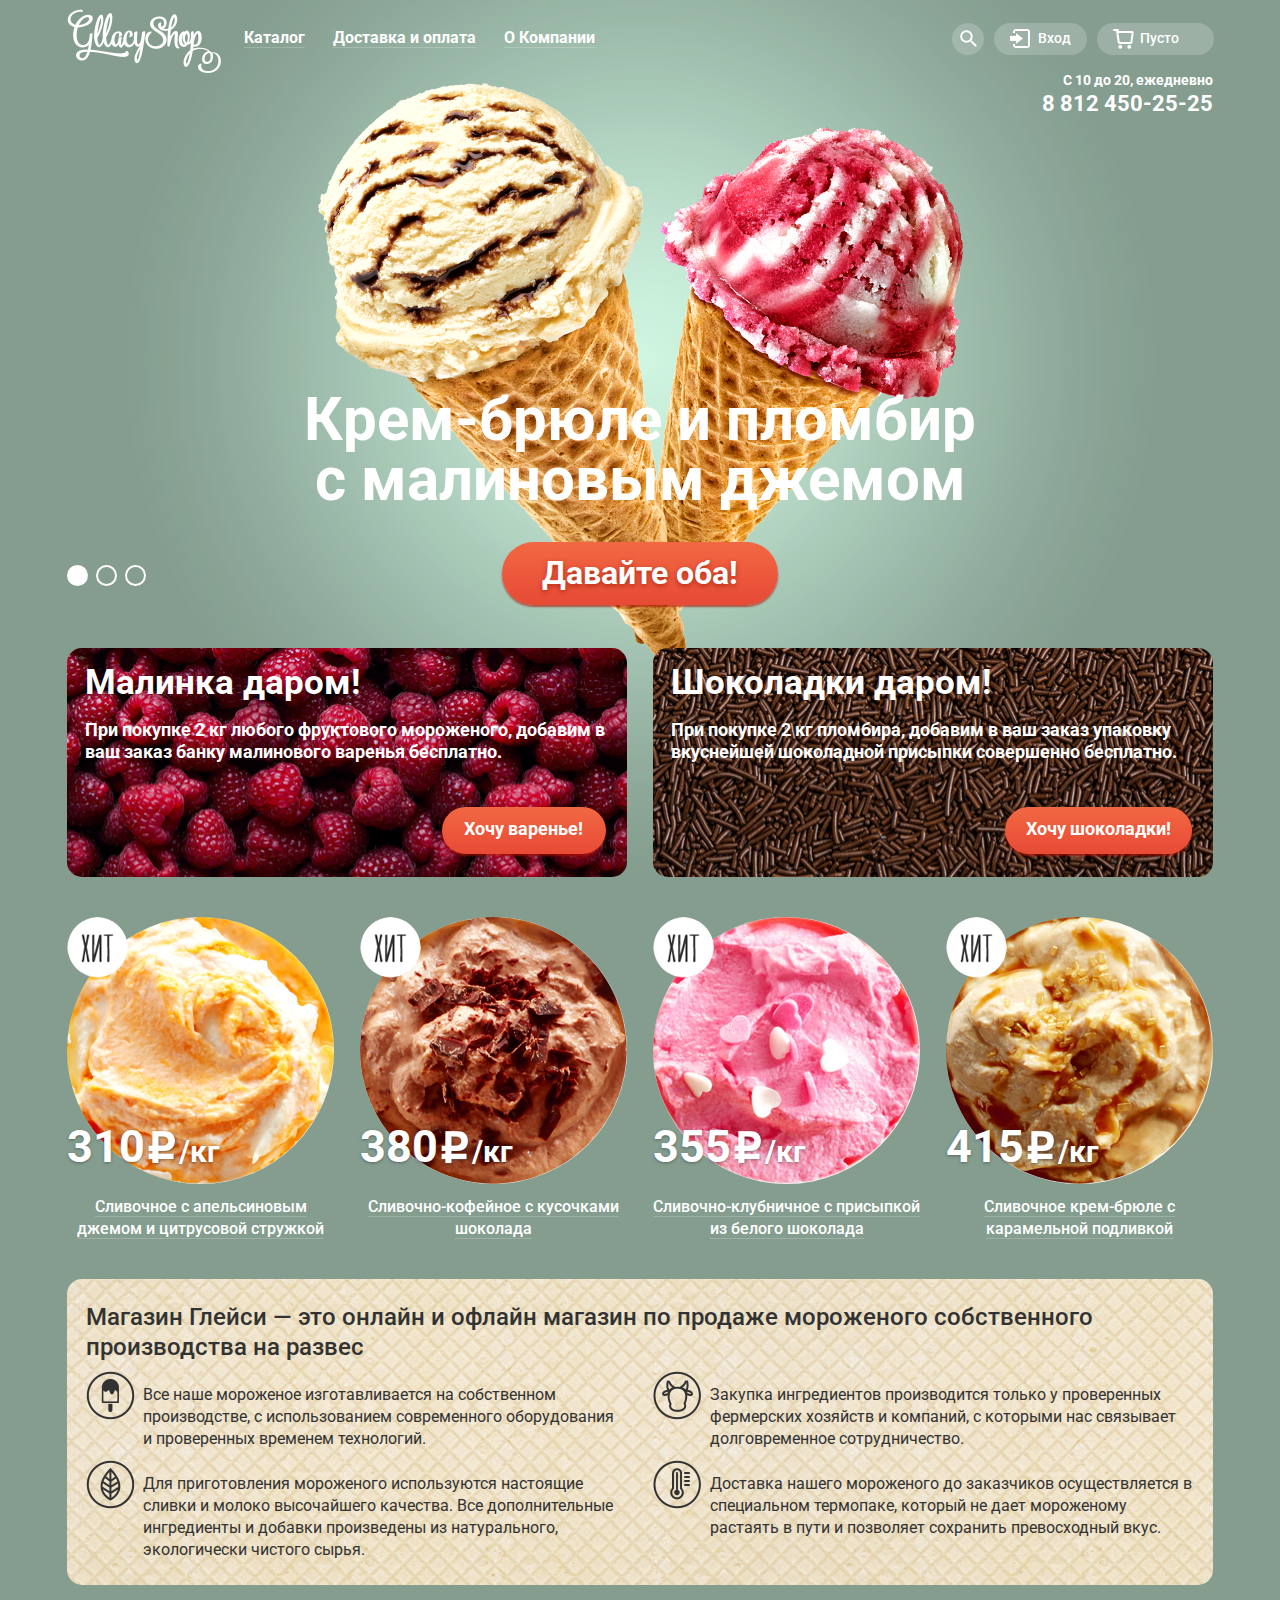
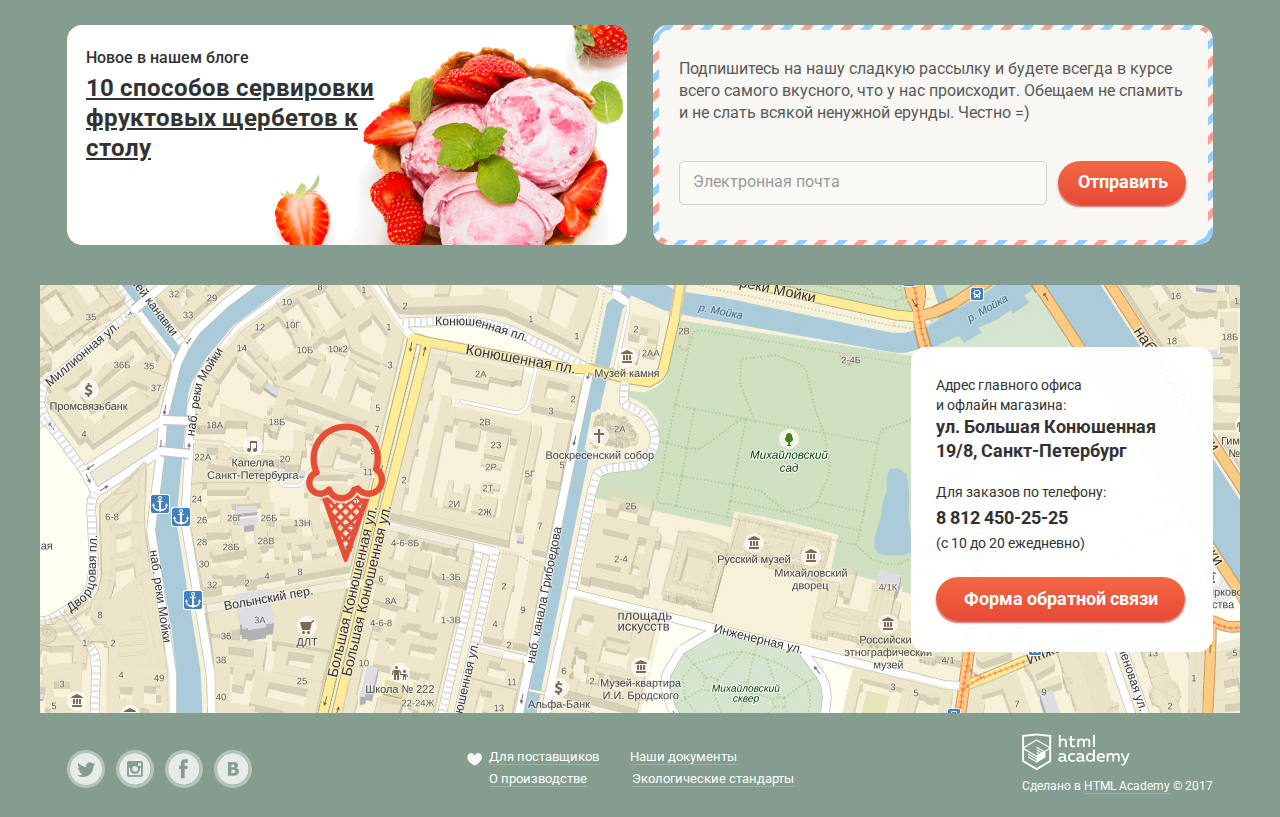
==== commit bacd8e5e: "Оживление формы через JS" ====
--- a/index.html
+++ b/index.html
@@ -19,32 +19,32 @@
 				  	</div>
 			  		<nav class="main-navigation">
 					  	<ul class="menu-header">
-						  	<li class="menu-header-item">
-						  		<a class="menu-active menu-header-link" href="#">Каталог</a>
+						  	<li class="menu-element menu-header-item">
+						  		<a class="menu-header-link" href="#">Каталог</a>
 						  		<div class="menu-catalog-hide">
 									<ul class="menu-catalog">
-							  			<li class="menu-catalog-title">
-							  				<a href="#">Новинки</a>
+							  			<li class="menu-catalog-item menu-catalog-title">
+							  				<a class="menu-catalog-link" href="#">Новинки</a>
 							  			</li>
 							  			<li class="menu-catalog-item">
-							  				<a href="#">Сливочное</a>
+							  				<a class="menu-catalog-link" href="catalog.html">Сливочное</a>
 							  			</li>
 							  			<li class="menu-catalog-item">
-							  				<a href="#">Щербеты</a>
+							  				<a class="menu-catalog-link" href="#">Щербеты</a>
 							  			</li>
 							  			<li class="menu-catalog-item">
-							  				<a href="#">Фруктовый лед</a>
+							  				<a class="menu-catalog-link" href="#">Фруктовый лед</a>
 							  			</li>
 							  			<li class="menu-catalog-item">
-							  				<a href="#">Мелорин</a>
+							  				<a class="menu-catalog-link" href="#">Мелорин</a>
 							  			</li>
 						  			</ul>
 						  		</div>
 						  	</li>
-						  	<li>
+						  	<li class="menu-element">
 						  		<a class="menu-header-link" href="#">Доставка и оплата</a>
 						  	</li>
-						  	<li>
+						  	<li class="menu-element">
 						  		<a class="menu-header-link" href="#">О Компании</a>
 						  	</li>
 					  	</ul>
@@ -237,6 +237,9 @@
 					</section>
 				  	<div class="map clearfix">
 				  		<div class="map-img"></div>
+				  		<dir class="map-img-i">
+				  			<iframe src="https://www.google.com/maps/embed?pb=!1m18!1m12!1m3!1d1998.6037999040354!2d30.322010416394033!3d59.938716271971415!2m3!1f0!2f0!3f0!3m2!1i1024!2i768!4f13.1!3m3!1m2!1s0x4696310fca5ba729%3A0xea9c53d4493c879f!2sBolshaya+Konyushennaya+ul.%2C+19%2C+Sankt-Peterburg%2C+Russia%2C+191186!5e0!3m2!1sen!2s!4v1441888483426" width="1200" height="428" frameborder="0" style="border:0" allowfullscreen></iframe>
+				  		</dir>
 				  		<address class="address-contacts">
 						  	<p>
 						  		Адрес главного офиса
@@ -311,5 +314,55 @@
 				</div>
 			</div>
 		</div>
+		<script type="text/javascript">
+			var link = document.querySelector(".address-contacts-btn");
+			var popup = document.querySelector(".modal-content");
+			var close = popup.querySelector(".modal-content-close");
+			var form = popup.querySelector(".feedback-form");
+			var name = popup.querySelector("[name=name]");
+			var email = popup.querySelector("[name=feedback-email]");
+			var storage = localStorage.getItem("name");
+			var overlay = document.querySelector(".modal-overlay");
+
+			link.addEventListener("click", function(event) { 
+				event.preventDefault();
+				popup.classList.add("modal-content-show");
+				overlay.classList.add("modal-overlay-show")
+				if (storage) {
+          			name.value = storage;
+          			email.focus();
+       			}	else {
+					name.focus();
+				}
+			});
+
+			close.addEventListener("click", function(event) {
+        		event.preventDefault();
+        		popup.classList.remove("modal-content-show");
+        		popup.classList.remove("modal-error");
+        		overlay.classList.remove("modal-overlay-show")
+      		});
+
+      		form.addEventListener("submit", function(event) {
+        		if (!name.value || !email.value) {
+          			event.preventDefault();
+          			popup.classList.remove("modal-error");
+          			popup.offsetWidth = popup.offsetWidth;
+          			popup.classList.add("modal-error");
+        		} else {
+          		  localStorage.setItem("name", name.value);
+        		}
+      		});
+
+      		window.addEventListener("keydown", function(event) {
+        		if (event.keyCode === 27) {
+          			if (popup.classList.contains("modal-content-show")) {
+            			popup.classList.remove("modal-content-show");
+            			popup.classList.remove("modal-error");
+            			overlay.classList.remove("modal-overlay-show")
+          			}
+        		}
+      		});
+		</script>
   </body>
 </html>--- a/css/style.css
+++ b/css/style.css
@@ -76,7 +76,7 @@
 	list-style: none;
 }
 
-.menu-header > li {
+.menu-element {
 	margin: 0;
 	padding: 0;
 	display: inline-block;
@@ -103,19 +103,19 @@
 	border-bottom: 1px solid rgba(255, 255, 255, 0.2);
 }
 
-.menu-header > li:hover a {
+.menu-element:hover .menu-header-link {
 	font-family: "Roboto", "Arial", sans-serif;
 	color: rgb(50, 50, 50);
 	text-decoration: none;
 }
 
-.menu-header > li:hover {
+.menu-element:hover {
 	background: rgb(247, 246, 243);
 }
 
-.menu-header > li:active {
-	background-color: rgba(248, 247, 244, 0.988);
- 	box-shadow: inset 0px 2px 1px 0px #696969;
+.menu-element:active {
+	background: rgba(248, 247, 244, 0.988);
+ 	box-shadow: inset 0px 2px 1px 0px rgba(105, 105, 105, 1);
 }
 
 .menu-header-item {
@@ -148,7 +148,7 @@
 	overflow: hidden;
 }
 
-.menu-catalog li {
+.menu-catalog-item {
 	margin: 0;
 	padding: 0;
 	font-family: "Roboto", "Arial", sans-serif;
@@ -183,7 +183,7 @@
 	font-weight: bold;
 }
 
-.menu-catalog-item a {
+.menu-catalog-link {
 	display: block;
 	text-decoration: none;
 	padding-top: 10px;
@@ -197,7 +197,7 @@
 	color: rgb(50, 50, 50);
 }
 
-.menu-catalog-item a:last-child {
+.menu-catalog-link:last-child {
 	padding-bottom: 13px;
 }
 
@@ -205,13 +205,11 @@
 	display: block;
 }
 
-.menu-catalog-item a:hover,
-.menu-catalog-title a:hover {
+.menu-catalog-link:hover {
 	background-color: rgb(251, 222, 215);
 }
 
-.menu-catalog-item a:active,
-.menu-catalog-title a:active {
+.menu-catalog-link:active {
 	background-color: rgb(246, 181, 165);
 }
 
@@ -219,11 +217,11 @@
 	background: rgb(208, 112, 88);
 }
 
-.menu-active-page a {
+.menu-active {
 	border-bottom: none;
 }
 
-.menu-catalog-item .menu-catalog-item-active {
+.menu-catalog-link-active {
 	background-color: rgb(208, 112, 88);
 	color: rgb(255, 255, 255);
 }
@@ -1076,8 +1074,8 @@
 }
 
 .form-topping-label {
-	margin-right: 20px;
-    padding-left: 33px;
+	margin-right: 21px;
+    padding-left: 31px;
 }
 
 .form-fat-label:last-child,
@@ -1103,12 +1101,28 @@
     background-color: rgb(248, 247, 244);
 }
 
-.form-fat-label:hover .form-fat-label::before {
-	border: 2px solid rgb(248, 247, 244);
+.form-fat-label:hover::before {
+	border: 1px solid rgb(255, 255, 255);
+	box-shadow: inset 0 0 0 1px rgb(255, 255, 255);
 }
 
 .form-topping {
 	width: 702px;
+	margin-right: 10px;
+}
+
+.topping-3 {
+	padding-left: 32px;
+	margin-right: 23px;
+}
+
+.topping-4 {
+	padding-left: 32px;
+	margin-right: 20px;
+}
+
+.topping-5 {
+	padding-left: 33px;
 }
 
 .form-topping-title {
@@ -1159,7 +1173,17 @@
 }
 
 .form-topping-input:checked+ .form-topping-label::after {
-  opacity: 1;
+ 	opacity: 1;
+}
+
+.form-topping-label:hover::before {
+	border: 1px solid rgb(255, 255, 255);
+	box-shadow: inset 0 0 0 1px rgb(255, 255, 255);
+}
+
+.form-topping-label:hover::after {
+	border-bottom: 3px solid rgb(255, 255, 255);
+    border-right: 3px solid rgb(255, 255, 255);
 }
 
 .form-btn {
@@ -1387,7 +1411,7 @@
 	padding-top: 13px;
 	padding-right: 0px;
 	padding-bottom: 10px;
-	padding-left: 56px;
+	padding-left: 57px;
 	vertical-align: top;
 }
 
@@ -1561,7 +1585,7 @@
 	text-align: left;
 	background-color: rgba(255, 255, 255, 0.98);
 	border-radius: 15px;
-	z-index: 1;
+	z-index: 3;
 	float: right;
 }
 
@@ -1590,6 +1614,7 @@
 }
 
 .map-img {
+	box-sizing: border-box;
 	position: absolute;
 	left: -27px;
 	width: 1200px;
@@ -1599,9 +1624,21 @@
  	background-position-y: -108px;
 }
 
+.map-img-i {
+	position: absolute;
+	box-sizing: border-box;
+	left: -67px;
+	top: -16px;
+	width: 1200px;
+	min-height: 428px;
+	z-index: 2;
+}
+
+
 .paginator {
 	margin: 0;
 	padding: 0;
+	margin-right: -3px;
 	padding-top: 44px;
 	padding-bottom: 28px;
 	text-align: right;
@@ -1631,29 +1668,49 @@
 .next {
 	position: relative;
 	text-indent: -3000px;
-}
-
-.prev::before,
+	margin-right: -1px;
+}
+
+.prev::before {
+	content: "";
+ 	position: absolute;
+ 	top: 13px;
+ 	left: 5px;
+ 	width: 9px;
+ 	height: 2px;
+ 	background-color: rgb(255, 255, 255);
+}
+
 .next::after {
 	content: "";
  	position: absolute;
  	top: 14px;
- 	left: 6px;
+ 	left: 11px;
  	width: 9px;
  	height: 2px;
  	background-color: rgb(255, 255, 255);
 }
 
-.prev::after,
- .next::before {
+.prev::after {
 	content: "";
  	position: absolute;
- 	top: 9px;
- 	left: 6px;
+ 	top: 8px;
+ 	left: 5px;
  	width: 9px;
  	height: 2px;
  	background-color: rgb(255, 255, 255);
 }
+
+.next::before {
+	content: "";
+ 	position: absolute;
+ 	top: 8px;
+ 	left: 11px;
+ 	width: 9px;
+ 	height: 2px;
+ 	background-color: rgb(255, 255, 255);
+}
+
 
 .prev::before,
 .next::before{
@@ -1837,10 +1894,37 @@
 	border-bottom: 1px solid rgba(255, 188, 158, 0.3);
 }
 
+@keyframes bounce {
+  0%   {
+    transform: translateY(-2000px);
+  }
+  70%  {
+    transform: translateY(30px);
+  }
+  90%  {
+    transform: translateY(-10px);
+  }
+  100% {
+    transform: translateY(0);
+  }
+}
+
+@keyframes shake {
+  0%, 100% {
+    transform: translateX(0);
+  }
+  10%, 30%, 50%, 70%, 90% {
+    transform: translateX(-10px);
+  }
+  20%, 40%, 60%, 80% {
+    transform: translateX(10px);
+  }
+}
+
 .modal-content {
 	display: none;
 	box-sizing: border-box;
-	position: absolute;
+	position: fixed;
 	top: 338px;
 	left: 50%;
 	margin-left: -250px;
@@ -1855,6 +1939,15 @@
 	z-index: 25;
 }
 
+.modal-content-show {
+ 	display: block;
+ 	animation: bounce 0.6s;
+}
+
+.modal-error {
+  animation: shake 0.6s;
+}
+
 .modal-content-close {
 	position: absolute;
  	top: 15px;
@@ -1963,7 +2056,8 @@
  .search-field input:hover,
  .login-field input:hover,
  .password-field input:hover {
- 	box-shadow: 0 0 0 2px rgb(154, 154, 154)
+ 	border: 1px solid rgb(154, 154, 154);
+ 	box-shadow: 0 0 0 1px rgb(154, 154, 154);
  }
 
 .feedback-name input:focus,
@@ -1975,8 +2069,21 @@
 .password-field input:focus {
 	outline: none;
 	background-color: rgba(255, 255, 255, 0.52);
-	box-shadow: none;
-	box-shadow: 0 0 0 2px rgb(46, 136, 228);
+	border: 1px solid rgb(46, 136, 228);
+	box-shadow: 0 0 0 1px rgb(46, 136, 228);
+}
+
+.login-field input:valid+.login-placeholder,
+.password-field input:valid+.password-placeholder,
+.search-field input:valid+.search-placeholder,
+.email-field input:valid+.email-field-label,
+.feedback-name input:valid+.feedback-name-label,
+.feedback-email input:valid+.feedback-email-label,
+.question:valid+.feedback-question-label {
+	font-size: 10px;
+	color: rgb(153, 153, 153);
+	line-height: 1.182;
+	transform: translateY(-20px);
 }
 
 .login-field input:focus+.login-placeholder,
@@ -1989,7 +2096,7 @@
 	font-size: 10px;
 	color: rgb(91, 157, 223);
 	line-height: 1.182;
-	transform: translateY(-24px);
+	transform: translateY(-20px);
 }
 
 .modal-content-close:focus {
@@ -2005,6 +2112,10 @@
  	height: 100%;
  	background: rgba(0, 0, 0, 0.302);
  	display: none;
+}
+
+.modal-overlay-show {
+	display: block;
 }
 
 .btn {
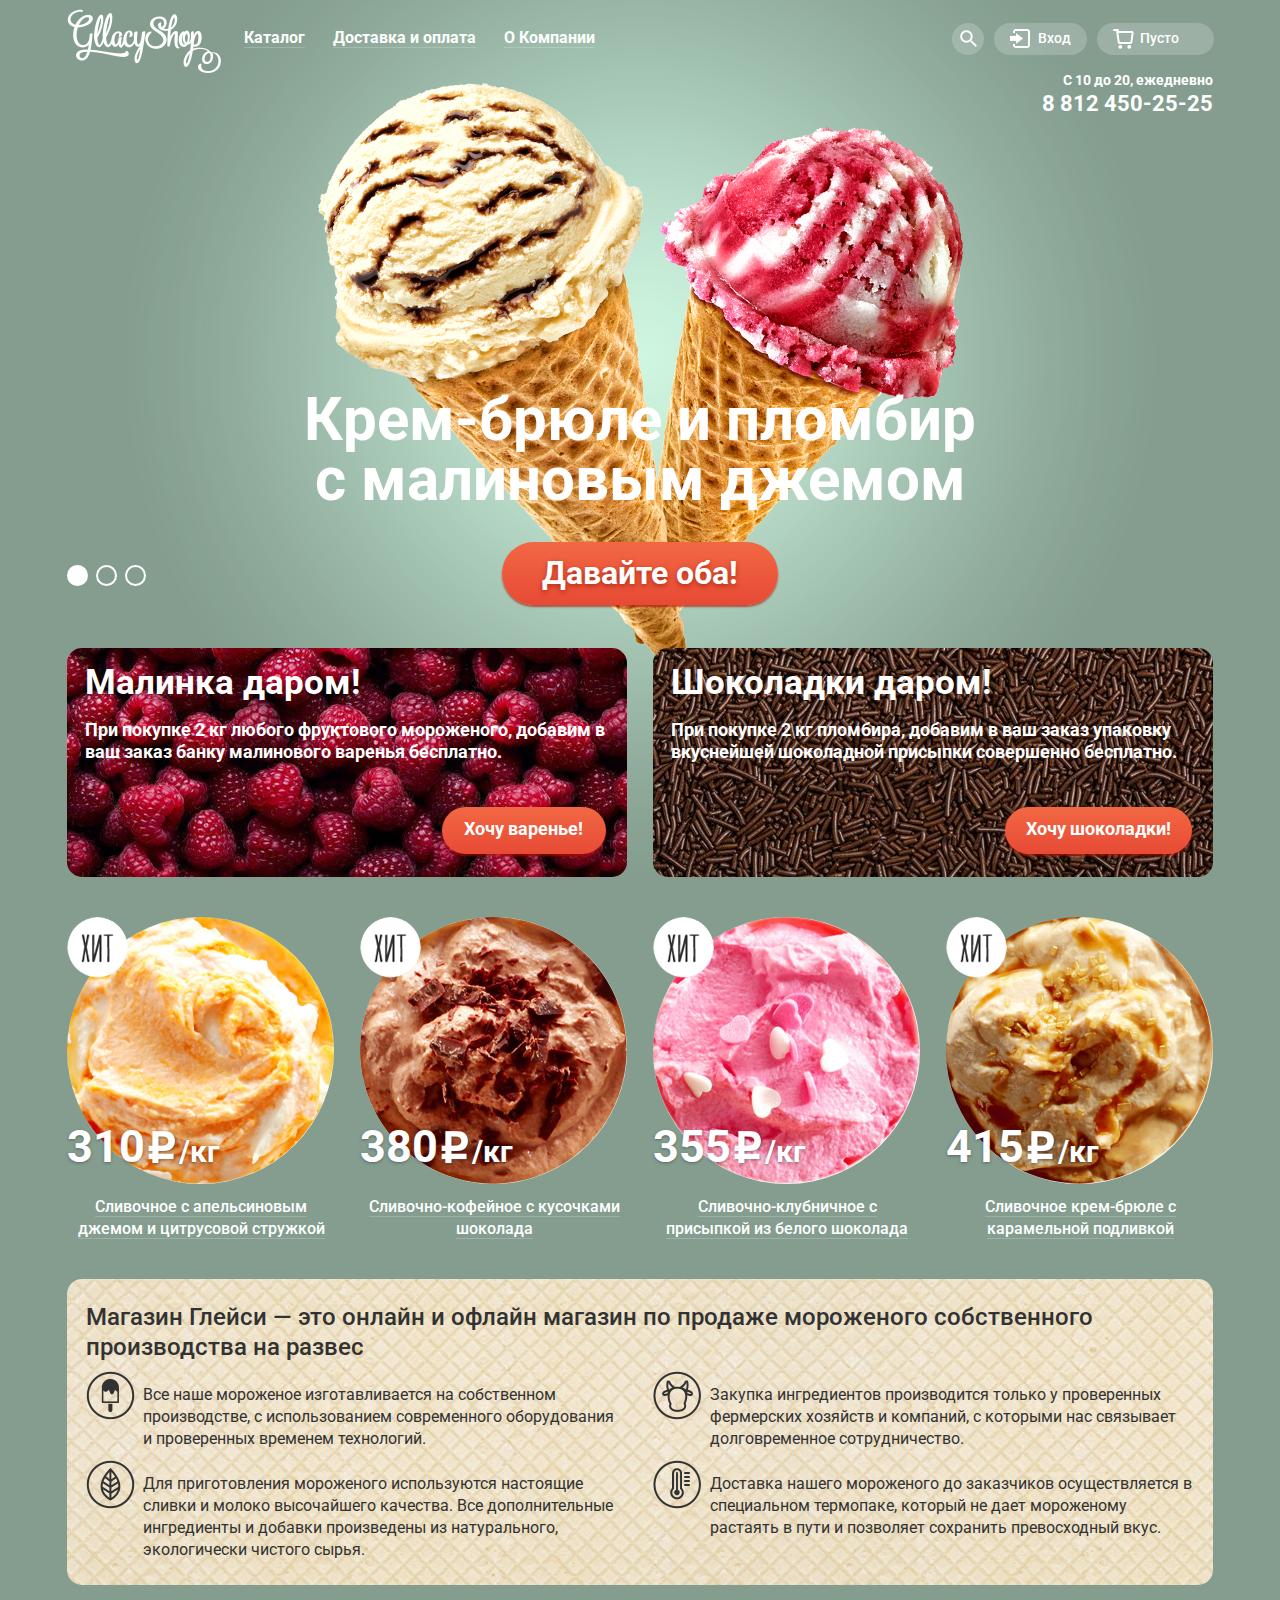
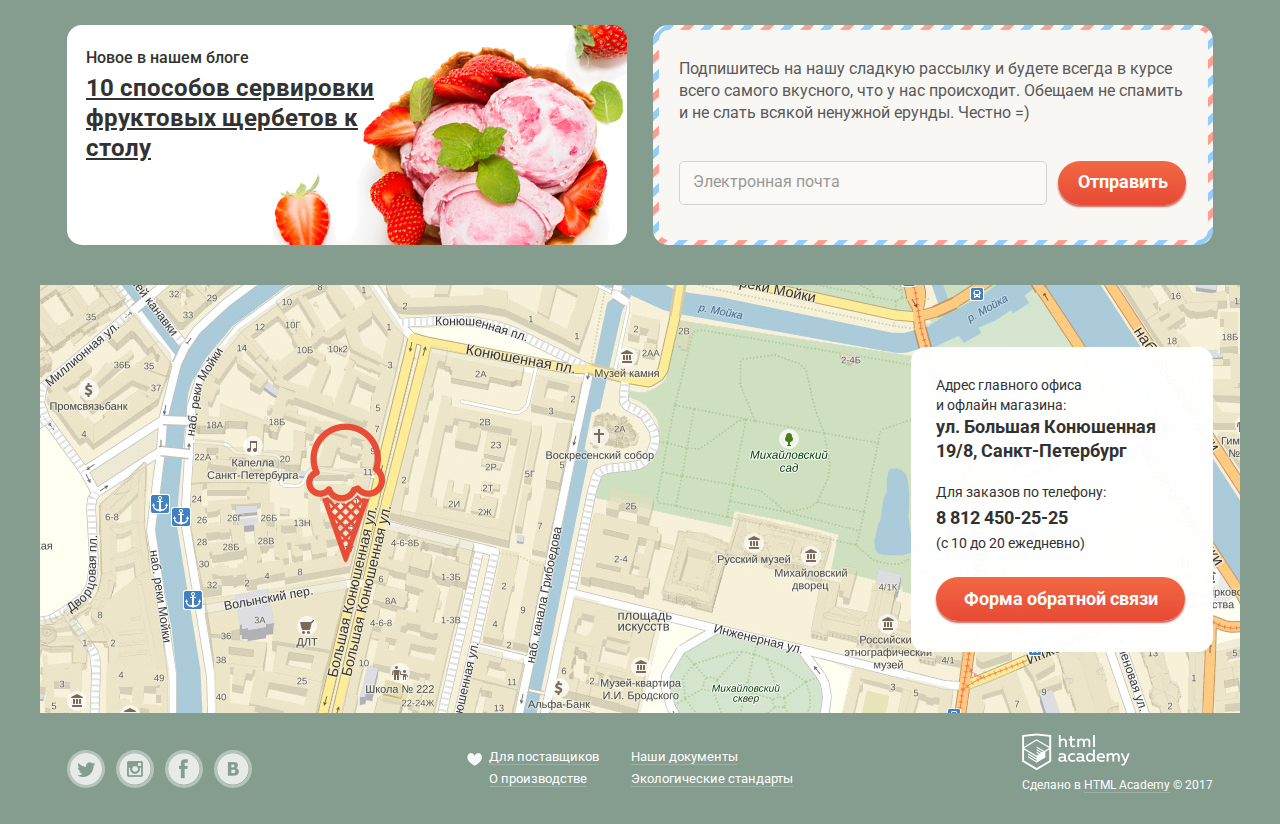
==== commit 91a49387: "Вторая проверка" ====
--- a/index.html
+++ b/index.html
@@ -1,138 +1,136 @@
 <!DOCTYPE html>
 <html lang="ru">
-  <head>
-    <meta charset="utf-8">
-    <title>Gllacy Shop</title>
-    <link rel="stylesheet" href="https://necolas.github.io/normalize.css/6.0.0/normalize.css">
-    <link rel="stylesheet" type="text/css" href="https://fonts.googleapis.com/css?family=Roboto:400,500,700&amp;subset=cyrillic">
-    <link rel="stylesheet" type="text/css" href="css/style.css">
-  </head>
-  <body>
-	<input checked type="radio" name="controls" value="pin-1" id="slide-1">
-  	<input type="radio" name="controls" value="pin-2" id="slide-2">
-  	<input  type="radio" name="controls" value="pin-3" id="slide-3">
-  		<div class="site-wrapper">
-	  		<div class="container">
-			  	<header class="main-header clearfix">
-			  		<div class="index-logo">
-				  		<img src="img/logo_gllacy.png" width="154" height="64" alt="Gllacy Shop">
-				  	</div>
-			  		<nav class="main-navigation">
-					  	<ul class="menu-header">
-						  	<li class="menu-element menu-header-item">
-						  		<a class="menu-header-link" href="#">Каталог</a>
-						  		<div class="menu-catalog-hide">
-									<ul class="menu-catalog">
-							  			<li class="menu-catalog-item menu-catalog-title">
-							  				<a class="menu-catalog-link" href="#">Новинки</a>
-							  			</li>
-							  			<li class="menu-catalog-item">
-							  				<a class="menu-catalog-link" href="catalog.html">Сливочное</a>
-							  			</li>
-							  			<li class="menu-catalog-item">
-							  				<a class="menu-catalog-link" href="#">Щербеты</a>
-							  			</li>
-							  			<li class="menu-catalog-item">
-							  				<a class="menu-catalog-link" href="#">Фруктовый лед</a>
-							  			</li>
-							  			<li class="menu-catalog-item">
-							  				<a class="menu-catalog-link" href="#">Мелорин</a>
-							  			</li>
-						  			</ul>
-						  		</div>
-						  	</li>
-						  	<li class="menu-element">
-						  		<a class="menu-header-link" href="#">Доставка и оплата</a>
-						  	</li>
-						  	<li class="menu-element">
-						  		<a class="menu-header-link" href="#">О Компании</a>
-						  	</li>
-					  	</ul>
-				  	</nav>
-				  	<div class="user-block">
-				  		<div class="actions">
-				  			<div class="action-search">
-				  				<a class="user-block-btn action-search-btn" href="#">Поиск</a>
-				  				<div class="search-hide">
-					  				<div class="search">
-					  					<form class="search-form" action="#" method="post">
-					  						<div class="search-field">
-					  							<input type="search" name="search" id="search" required>
-					  							<label class="search-placeholder" for="search">Что ищем?</label>
-					  						</div>
-					  					</form>
-					  				</div>
-					  			</div>
-				  			</div>
-				  			<div class="action-enter">
-				  				<a class="user-block-btn action-enter-btn" href="#">Вход</a>
-				  				<div class="enter-hide">
-					  				<div class="enter">
-					  					<form class="enter-form" action="#" method="post">
-					  						<div class="login-field">
-					  							<input type="email" name="login" id="login" required>
-					  							<label class="login-placeholder" for="login">Электронная почта</label>
-					  						</div>
-					  						<div class="password-field">
-					  							<input type="password" name="password" id="password" required>
-					  							<label class="password-placeholder" for="password">Пароль</label>
-					  						</div>
-					  						<div class="enter-help">
-					  							<input class="btn enter-form-btn" type="submit" value="Войти">
-					  							<div class="help">
-					  								<a class="new-password" href="#">Забыли пароль?</a>
-					  								<a class="new-user" href="#">Новая регистрация</a>
-					  							</div>
-					  						</div>
-					  					</form>
-					  				</div>
-					  			</div>
-				  			</div>
-				  			<div class="action-basket">
-				  				<a class="user-block-btn action-basket-btn" href="#">Пусто</a>
-				  			</div>
-						</div>
-				  		<div class="connect">
-				  			<p class="time">C 10 до 20, ежедневно</p>
-				  			<p class="phone">8 812 450-25-25</p>
-				  		</div>
-				  	</div>
-			  	</header>
-			  	<main>
-				  	<section class="carousel">
-				  		<div class="carousel-sliders">
-				  			<div class="slide" id="carousel-slide-1">
-				  				<div class="slide-title">Крем-брюле и пломбир с малиновым джемом</div>
-				  				<a class="btn slide-btn" href="#">Давайте оба!</a>
-				  			</div>
-				  			<div class="slide" id="carousel-slide-2">
-				  				<div class="slide-title">Шоколадный пломбир и лимонный сорбет</div>
-				  				<a class="btn slide-btn" href="#">Давайте оба!</a>
-				  			</div>
-				  			<div class="slide" id="carousel-slide-3">
-				  				<div  class="slide-title">Пломбир с помадкой и клубничный щербет</div>
-				  				<a class="btn slide-btn" href="#">Давайте оба!</a>
-				  			</div>
-				  		</div>
-				  		<div class="carousel-controls"> 
+	<head>
+		<meta charset="utf-8">
+		<title>Gllacy Shop</title>
+		<link rel="stylesheet" href="https://necolas.github.io/normalize.css/6.0.0/normalize.css">
+		<link rel="stylesheet" type="text/css" href="https://fonts.googleapis.com/css?family=Roboto:400,500,700&amp;subset=cyrillic">
+		<link rel="stylesheet" type="text/css" href="css/style.min.css">
+	</head>
+	<body>
+		<input checked type="radio" name="controls" value="pin-1" id="slide-1">
+		<input type="radio" name="controls" value="pin-2" id="slide-2">
+		<input  type="radio" name="controls" value="pin-3" id="slide-3">
+		<div class="site-wrapper">
+			<div class="container">
+				<header class="main-header clearfix">
+					<div class="index-logo">
+						<img src="img/logo_gllacy.png" width="154" height="64" alt="Gllacy Shop">
+					</div>
+					<nav class="main-navigation">
+						<ul class="menu-header">
+							<li class="menu-element menu-header-item">
+								<a class="menu-header-link" href="#">Каталог</a>
+								<ul class="menu-catalog">
+									<li class="menu-catalog-item menu-catalog-title">
+										<a class="menu-catalog-link" href="#">Новинки</a>
+									</li>
+									<li class="menu-catalog-item">
+										<a class="menu-catalog-link" href="catalog.html">Сливочное</a>
+									</li>
+									<li class="menu-catalog-item">
+										<a class="menu-catalog-link" href="#">Щербеты</a>
+									</li>
+									<li class="menu-catalog-item">
+										<a class="menu-catalog-link" href="#">Фруктовый лед</a>
+									</li>
+									<li class="menu-catalog-item">
+										<a class="menu-catalog-link" href="#">Мелорин</a>
+									</li>
+								</ul>
+							</li>
+							<li class="menu-element">
+								<a class="menu-header-link" href="#">Доставка и оплата</a>
+							</li>
+							<li class="menu-element">
+								<a class="menu-header-link" href="#">О Компании</a>
+							</li>
+						</ul>
+					</nav>
+					<div class="user-block">
+						<div class="actions">
+							<div class="action-search">
+								<a class="user-block-btn action-search-btn" href="#">Поиск</a>
+								<div class="search-hide">
+									<div class="search">
+										<form class="search-form" action="#" method="post">
+											<div class="search-field">
+												<input type="search" name="search" id="search" required>
+												<label class="search-placeholder" for="search">Что ищем?</label>
+											</div>
+										</form>
+									</div>
+								</div>
+							</div>
+							<div class="action-enter">
+								<a class="user-block-btn action-enter-btn" href="#">Вход</a>
+								<div class="enter-hide">
+									<div class="enter">
+										<form class="enter-form" action="#" method="post">
+											<div class="login-field">
+												<input type="email" name="login" id="login" required>
+												<label class="login-placeholder" for="login">Электронная почта</label>
+											</div>
+											<div class="password-field">
+												<input type="password" name="password" id="password" required>
+												<label class="password-placeholder" for="password">Пароль</label>
+											</div>
+											<div class="enter-help">
+												<input class="btn enter-form-btn" type="submit" value="Войти">
+												<div class="help">
+													<a class="new-password" href="#">Забыли пароль?</a>
+													<a class="new-user" href="#">Новая регистрация</a>
+												</div>
+											</div>
+										</form>
+									</div>
+								</div>
+							</div>
+							<div class="action-basket">
+								<a class="user-block-btn action-basket-btn" href="#">Пусто</a>
+							</div>
+						</div>
+						<div class="connect">
+							<p class="time">C 10 до 20, ежедневно</p>
+							<p class="phone">8 812 450-25-25</p>
+						</div>
+					</div>
+				</header>
+				<main>
+					<section class="carousel">
+						<div class="carousel-sliders">
+							<div class="slide" id="carousel-slide-1">
+								<div class="slide-title">Крем-брюле и пломбир с малиновым джемом</div>
+								<a class="btn slide-btn" href="#">Давайте оба!</a>
+							</div>
+							<div class="slide" id="carousel-slide-2">
+								<div class="slide-title">Шоколадный пломбир и лимонный сорбет</div>
+								<a class="btn slide-btn" href="#">Давайте оба!</a>
+							</div>
+							<div class="slide" id="carousel-slide-3">
+								<div  class="slide-title">Пломбир с помадкой и клубничный щербет</div>
+								<a class="btn slide-btn" href="#">Давайте оба!</a>
+							</div>
+						</div>
+						<div class="carousel-controls"> 
 							<label for="slide-1"></label>
 							<label for="slide-2"></label>
 							<label for="slide-3"></label>
-				  		</div>	  			
-				  	</section>
+						</div>
+					</section>
 					<section class="special-offers clearfix">
-					  	<article class="offer offer-1">
-					  		<h2 class="offer-title">Малинка даром!</h2>
-					  		<p>При покупке 2 кг любого фруктового мороженого, добавим в ваш заказ банку малинового варенья бесплатно.</p>
-					  		<a class="btn offer-btn offer-btn-1" href="#">Хочу варенье!</a>
-					  	</article>
-					  	<article class="offer offer-2">
-					  		<h2 class="offer-title">Шоколадки даром!</h2>
-					  		<p>При покупке 2 кг пломбира, добавим в ваш заказ упаковку вкуснейшей шоколадной присыпки совершенно бесплатно.</p>
-					  		<a class="btn offer-btn" href="#">Хочу шоколадки!</a>
-					  	</article>
-					</section>
-				  	<section class="catalog clearfix">
+						<article class="offer offer-1">
+							<h2 class="offer-title">Малинка даром!</h2>
+							<p>При покупке 2 кг любого фруктового мороженого, добавим в ваш заказ банку малинового варенья бесплатно.</p>
+							<a class="btn offer-btn offer-btn-1" href="#">Хочу варенье!</a>
+						</article>
+						<article class="offer offer-2">
+							<h2 class="offer-title">Шоколадки даром!</h2>
+							<p>При покупке 2 кг пломбира, добавим в ваш заказ упаковку вкуснейшей шоколадной присыпки совершенно бесплатно.</p>
+							<a class="btn offer-btn" href="#">Хочу шоколадки!</a>
+						</article>
+					</section>
+					<section class="catalog clearfix">
 						<article class="card-product">
 							<div class="img-product">
 								<span class="hit">ХИТ</span>
@@ -202,167 +200,124 @@
 							</div>
 							</article>
 					</section>
-				  	<section class="main-info">
-				  		<h1 class="info-title">Магазин Глейси &mdash; это онлайн и офлайн магазин по продаже мороженого собственного производства на развес</h1>
-					  	<div class="advantages">
-					  		<p class="advantages-product advantage-1">
-					  			Все наше мороженое изготавливается на собственном производстве, с использованием современного оборудования и проверенных временем технологий.
-					  		</p>
-					  		<p class="advantages-product advantage-2">
-					  			Закупка ингредиентов производится только у проверенных фермерских хозяйств и компаний, с которыми нас связывает долговременное сотрудничество.
-					  		</p>
-					  		<p class="advantages-product advantage-3">
-					  			Для приготовления мороженого используются настоящие сливки и молоко высочайшего качества. Все дополнительные ингредиенты и добавки произведены из натурального, экологически чистого сырья.
-					  		</p>
-					  		<p class="advantages-product advantage-4">
-					  			Доставка нашего мороженого до заказчиков осуществляется в специальном термопаке, который не дает мороженому растаять в пути и позволяет сохранить превосходный вкус.
-					  		</p>
-					  	</div>
-				  	</section>
-				  	<section class="spamming clearfix">
-					  	<div class="spamming-block new">
-					  		<p class="new-title">Новое в нашем блоге</p>
-					  		<p class="new-article"><a href="#">10 способов сервировки фруктовых щербетов к столу</a></p>
-					  	</div>
-					  	<div class="spamming-block email">
-						  		<p class="email-title">Подпишитесь на нашу сладкую рассылку и будете всегда в курсе всего самого вкусного, что у нас происходит. Обещаем не спамить и не слать всякой ненужной ерунды. Честно =)</p>
-						  		<form class="email-form" action="#" method="post">
-						  			<div class="email-field">
-						  				<input type="email" id="email" required>
-						  				<label class="email-field-label" for="email">Электронная почта</label>
-						  			</div>
-						  			<input class="btn email-btn" type="submit" value="Отправить">
-						  		</form>
-					  	</div>
-					</section>
-				  	<div class="map clearfix">
-				  		<div class="map-img"></div>
-				  		<dir class="map-img-i">
-				  			<iframe src="https://www.google.com/maps/embed?pb=!1m18!1m12!1m3!1d1998.6037999040354!2d30.322010416394033!3d59.938716271971415!2m3!1f0!2f0!3f0!3m2!1i1024!2i768!4f13.1!3m3!1m2!1s0x4696310fca5ba729%3A0xea9c53d4493c879f!2sBolshaya+Konyushennaya+ul.%2C+19%2C+Sankt-Peterburg%2C+Russia%2C+191186!5e0!3m2!1sen!2s!4v1441888483426" width="1200" height="428" frameborder="0" style="border:0" allowfullscreen></iframe>
-				  		</dir>
-				  		<address class="address-contacts">
-						  	<p>
-						  		Адрес главного офиса
-						  		<br>
-						  		и офлайн магазина:
-						  		<br>
-						  		<span class="address">ул. Большая Конюшенная
-						  		<br>
-						  	19/8, Санкт-Петербург</span></p>
-						  	<p>Для заказов по телефону:
-						  	<br>
-						  	<span class="address-phone">8 812 450-25-25</span>
-						  	<br>
-						  	(с 10 до 20 ежедневно)</p>
-						  	<a class="btn address-contacts-btn" href="#">Форма обратной связи</a>
-				  		</address>
-				  	</div>	  		
+					<section class="main-info">
+						<h1 class="info-title">Магазин Глейси &mdash; это онлайн и офлайн магазин по продаже мороженого собственного производства на развес</h1>
+						<div class="advantages">
+							<p class="advantages-product advantage-1">
+								Все наше мороженое изготавливается на собственном производстве, с использованием современного оборудования и проверенных временем технологий.
+							</p>
+							<p class="advantages-product advantage-2">
+								Закупка ингредиентов производится только у проверенных фермерских хозяйств и компаний, с которыми нас связывает долговременное сотрудничество.
+							</p>
+							<p class="advantages-product advantage-3">
+								Для приготовления мороженого используются настоящие сливки и молоко высочайшего качества. Все дополнительные ингредиенты и добавки произведены из натурального, экологически чистого сырья.
+							</p>
+							<p class="advantages-product advantage-4">
+								Доставка нашего мороженого до заказчиков осуществляется в специальном термопаке, который не дает мороженому растаять в пути и позволяет сохранить превосходный вкус.
+							</p>
+						</div>
+					</section>
+					<section class="spamming clearfix">
+						<div class="spamming-block new">
+							<p class="new-title">Новое в нашем блоге</p>
+							<p class="new-article">
+								<a href="#">10 способов сервировки фруктовых щербетов к столу</a>
+							</p>
+						</div>
+						<div class="spamming-block email">
+							<p class="email-title">
+								Подпишитесь на нашу сладкую рассылку и будете всегда в курсе всего самого вкусного, что у нас происходит. Обещаем не спамить и не слать всякой ненужной ерунды. Честно =)
+							</p>
+							<form class="email-form" action="#" method="post">
+								<div class="email-field">
+									<input type="email" id="email" required>
+									<label class="email-field-label" for="email">Электронная почта</label>
+								</div>
+								<input class="btn email-btn" type="submit" value="Отправить">
+							</form>
+						</div>
+					</section>
+					<div class="map clearfix">
+						<div class="map-img"></div>
+						<div class="map-img-i">
+							<iframe src="https://www.google.com/maps/embed?pb=!1m18!1m12!1m3!1d1998.6037999040354!2d30.322010416394033!3d59.938716271971415!2m3!1f0!2f0!3f0!3m2!1i1024!2i768!4f13.1!3m3!1m2!1s0x4696310fca5ba729%3A0xea9c53d4493c879f!2sBolshaya+Konyushennaya+ul.%2C+19%2C+Sankt-Peterburg%2C+Russia%2C+191186!5e0!3m2!1sen!2s!4v1441888483426" width="1680" height="428" allowfullscreen></iframe>
+						</div>
+						<address class="address-contacts">
+							<p>
+								Адрес главного офиса
+								<br>
+								и офлайн магазина:
+								<br>
+								<span class="address">ул. Большая Конюшенная
+									<br>
+									19/8, Санкт-Петербург
+								</span>
+							</p>
+							<p>Для заказов по телефону:
+								<br>
+								<span class="address-phone">8 812 450-25-25</span>
+								<br>
+								(с 10 до 20 ежедневно)
+							</p>
+							<a class="btn address-contacts-btn" href="form.html">Форма обратной связи</a>
+						</address>
+					</div>
 				</main>
 				<footer class="main-footer clearfix">
 					<section class="footer-social">
-					  	<a class="social-btn social-tw" href="#"></a>
-					  	<a class="social-btn social-inst" href="#"></a>
-					  	<a class="social-btn social-fb" href="#"></a>
-					  	<a class="social-btn social-vk" href="#"></a>
+						<a class="social-btn social-tw" href="#">Твиттер</a>
+						<a class="social-btn social-inst" href="#">Instagram</a>
+						<a class="social-btn social-fb" href="#">Facebook</a>
+						<a class="social-btn social-vk" href="#">Вконтакте</a>
 					</section>
 					<nav class="footer-navigation">
-					  	<ul class="footer-menu">
-					  		<li >
-					  			<a class="heart" href="#">Для поставщиков</a>
-					  		</li>
-					  		<li>
-					  			<a href="#">Наши документы</a>
-					  		</li>
-					  		<li>
-					  			<a href="#">О производстве</a>
-					  		</li>
-					  		<li>
-					  			<a href="#">Экологические стандарты</a>
-					  		</li>
-					  	</ul>
+						<ul class="footer-menu">
+							<li>
+								<a class="heart" href="#">Для поставщиков</a>
+							</li>
+							<li>
+								<a href="#">Наши документы</a>
+							</li>
+							<li>
+								<a href="#">О производстве</a>
+							</li>
+							<li>
+								<a href="#">Экологические стандарты</a>
+							</li>
+						</ul>
 					</nav>
 					<section class="footer-copyright"> 
-					  	<a class="footer-logo" href="https://htmlacademy.ru/intensive/htmlcss"><img src="img/logo_academy.png" width="108" height="38" alt="логотип академии"></a>
-					  	<p>
-					  		Сделано в <a class="link" href="https://htmlacademy.ru/intensive/htmlcss">HTML Academy</a> &#169; 2017
-					  	</p>
+						<a class="footer-logo" href="https://htmlacademy.ru/intensive/htmlcss"><img src="img/logo_academy.png" width="108" height="38" alt="логотип академии"></a>
+						<p>
+							Сделано в <a class="link" href="https://htmlacademy.ru/intensive/htmlcss">HTML Academy</a> &#169; 2017
+						</p>
 					</section>
 				</footer>
 				<div class="modal-content">
-				  	<button class="modal-content-close" type="button" title="Закрыть">Закрыть</button>
-				  	<form class="feedback-form">
-				  		<fieldset>
-				  			<legend>Мы обязательно вам ответим!</legend>
-				  			<div class="feedback-name">
-				  				<input type="text" name="name" id="name" required>
-				  				<label class="feedback-name-label" for="name">Как вас зовут?
-				  				</label>
-				  			</div>
-				  			<div class="feedback-email">
-				  				<input type="email" name="feedback-email" id="feedback-email" required>
-				  				<label class="feedback-email-label" for="feedback-email">Ваша почта для ответа?</label>
-							</div>
-			  				<div class="feedback-question">
-			  					<textarea class="question" id="question" required></textarea>
-			  					<label class="feedback-question-label" for="question">Напишите что-нибудь...</label>
-				  			</div>
-				  			<input  class="btn feedback-btn" type="submit" value="Отправить">
-				  		</fieldset>
-				  	</form>
+					<button class="modal-content-close" type="button" title="Закрыть">Закрыть</button>
+					<form class="feedback-form">
+						<fieldset>
+							<legend>Мы обязательно вам ответим!</legend>
+							<div class="feedback-name">
+								<input type="text" name="name" id="name" required>
+								<label class="feedback-name-label" for="name">Как вас зовут?</label>
+							</div>
+							<div class="feedback-email">
+								<input type="email" name="feedback-email" id="feedback-email" required>
+								<label class="feedback-email-label" for="feedback-email">Ваша почта для ответа?</label>
+							</div>
+							<div class="feedback-question">
+								<textarea class="question" id="question" required></textarea>
+								<label class="feedback-question-label" for="question">Напишите что-нибудь...</label>
+							</div>
+							<input  class="btn feedback-btn" type="submit" value="Отправить">
+						</fieldset>
+					</form>
 				</div>
 				<div class="modal-overlay">
 				</div>
 			</div>
 		</div>
-		<script type="text/javascript">
-			var link = document.querySelector(".address-contacts-btn");
-			var popup = document.querySelector(".modal-content");
-			var close = popup.querySelector(".modal-content-close");
-			var form = popup.querySelector(".feedback-form");
-			var name = popup.querySelector("[name=name]");
-			var email = popup.querySelector("[name=feedback-email]");
-			var storage = localStorage.getItem("name");
-			var overlay = document.querySelector(".modal-overlay");
-
-			link.addEventListener("click", function(event) { 
-				event.preventDefault();
-				popup.classList.add("modal-content-show");
-				overlay.classList.add("modal-overlay-show")
-				if (storage) {
-          			name.value = storage;
-          			email.focus();
-       			}	else {
-					name.focus();
-				}
-			});
-
-			close.addEventListener("click", function(event) {
-        		event.preventDefault();
-        		popup.classList.remove("modal-content-show");
-        		popup.classList.remove("modal-error");
-        		overlay.classList.remove("modal-overlay-show")
-      		});
-
-      		form.addEventListener("submit", function(event) {
-        		if (!name.value || !email.value) {
-          			event.preventDefault();
-          			popup.classList.remove("modal-error");
-          			popup.offsetWidth = popup.offsetWidth;
-          			popup.classList.add("modal-error");
-        		} else {
-          		  localStorage.setItem("name", name.value);
-        		}
-      		});
-
-      		window.addEventListener("keydown", function(event) {
-        		if (event.keyCode === 27) {
-          			if (popup.classList.contains("modal-content-show")) {
-            			popup.classList.remove("modal-content-show");
-            			popup.classList.remove("modal-error");
-            			overlay.classList.remove("modal-overlay-show")
-          			}
-        		}
-      		});
-		</script>
-  </body>
+		<script src="js/script.min.js" type="text/javascript"></script>
+	</body>
 </html>--- a/css/style.min.css
+++ b/css/style.min.css
@@ -0,0 +1 @@
+body{font-family:"Roboto","Arial",sans-serif;font-size:16px;font-weight:400;color:#323232;line-height:1.375;background-color:#849d8f;margin:0;padding:0}body > input[type="radio"]{display:none}.site-wrapper{min-width:900px;background-color:#849d8f;background-image:url(../img/background_1.png);background-repeat:no-repeat;background-position:top center;transition:background-image .5s ease,background-color .5s ease}.site-wrapper::before,.site-wrapper::after{content:"";visibility:hidden}.site-wrapper::before{background-image:url(../img/background_2.png)}.site-wrapper::after{background-image:url(../img/background_3.png)}.clearfix::after{content:"";display:table;clear:both}.container{margin:0;padding:0;width:1146px;padding:0 27px;margin:0 auto}.index-logo{margin:0;padding:0;width:154px;min-height:64px;padding-top:9px;float:left}.main-navigation{margin:0;padding:0;width:685px;margin-left:10px;padding-top:22px;float:left}.menu-header{margin:0;padding:0;font-size:0;line-height:0;list-style:none}.menu-element{margin:0;padding:0;display:inline-block;font-family:"Roboto","Arial",sans-serif;font-size:16px;line-height:1.125;font-weight:700;color:#fff;margin-right:2px;padding-top:7.2px;padding-right:13px;padding-bottom:6.8px;padding-left:13px;border-radius:40px;cursor:pointer}.menu-header-link{font-family:"Roboto","Arial",sans-serif;font-size:16px;line-height:1.125;color:#fff;text-decoration:none;border-bottom:1px solid rgba(255,255,255,0.2)}.menu-element:hover .menu-header-link{font-family:"Roboto","Arial",sans-serif;color:#323232;text-decoration:none}.menu-element:hover{background:#f7f6f3}.menu-element:active{background:rgba(248,247,244,0.988);box-shadow:inset 0 2px 1px 0 rgba(105,105,105,1)}.menu-header-item{position:relative}.menu-catalog{box-sizing:border-box;margin:0;padding:0;display:none;position:absolute;top:0;left:-7px;width:143px;padding-top:37px;z-index:1;font-size:0;line-height:0;list-style:none}.menu-catalog-item{margin:0;padding:0;margin-bottom:-1px;padding-top:8px;padding-bottom:8px;padding-left:20px;font-family:"Roboto","Arial",sans-serif;font-size:14px;line-height:1.143;font-weight:400;color:#323232;text-align:left;background-color:#f8f7f4;box-shadow:0 20px 20px 0 rgba(0,0,0,0.4);overflow:hidden}.menu-catalog-title{border-radius:5px 5px 0 0;margin-bottom:1px;padding-top:11px;padding-bottom:12px}.menu-catalog li:nth-child(2){padding-top:9px}.menu-catalog li:last-child{padding-bottom:13px;border-radius:0 0 5px 5px}.menu-catalog-title:before{content:"";position:absolute;top:76px;left:0;height:1px;width:143px;background-color:#f8f7f4}.menu-catalog-title:after{content:"";position:absolute;top:76px;right:9px;left:6px;height:1px;width:128px;background-color:#d1d0ce}.menu-catalog-title a{display:block;text-decoration:none;font-family:"Roboto","Arial",sans-serif;font-size:14px;line-height:1.143;color:#323232;font-weight:700}.menu-catalog-link{display:block;text-decoration:none;font-family:"Roboto","Arial",sans-serif;font-size:14px;line-height:1.143;font-weight:400;color:#323232}.menu-header-item:hover .menu-catalog{display:block}.menu-catalog-item:hover{background-color:#fbded7}.menu-catalog-item:active{background-color:#f6b5a5}.menu-active-page{background:#d07058}.menu-active{border-bottom:none}.menu-catalog-item-active{background-color:#d07058}.menu-catalog-active{color:#fff}.user-block{margin:0;padding:0;font-size:0;line-height:0;width:267px;float:right;padding-top:23px}.user-block-catalog{margin-bottom:-18px}.actions{display:flex;margin-bottom:17px}.action-search{position:relative;margin-left:5.5px}.user-block-btn{display:block;position:relative;text-decoration:none;background:rgba(255,255,255,0.2);border-radius:40px;font-family:"Roboto","Arial",sans-serif;font-size:14px;line-height:1.143;font-weight:500;color:#fff;z-index:5}.action-search-btn{width:32px;min-height:32px;border-radius:50%;text-indent:-3000px}.action-search-btn::before{content:"";position:absolute;top:7px;left:8px;width:17px;height:17px;background:transparent url(../img/sprite.png) no-repeat;background-position:-10px -759px}.search-hide{box-sizing:border-box;display:none;position:absolute;top:0;right:0;width:341px;padding-top:36px;z-index:3}.search{box-sizing:border-box;width:341px;padding:20px 15px;border-radius:6px;background-color:#f8f7f4;box-shadow:0 20px 20px 0 rgba(0,0,0,0.4);text-align:center}.search-field{position:relative}.search-field input{width:311px;border:1px solid #d3d3d2;border-radius:5px;background-color:#fff;padding:13px}.search-placeholder{position:absolute;top:8px;left:14px;font-family:"Roboto","Arial",sans-serif;font-size:14px;line-height:1.714;font-weight:400;color:#999;text-align:left}.action-search:hover .search-hide{display:block}.action-search:hover .action-search-btn::before{content:"";position:absolute;top:7px;left:8px;width:17px;height:17px;background:transparent url(../img/sprite.png) no-repeat;background-position:-10px -796px}.action-search:hover .action-search-btn{background-color:#f8f7f4;border-radius:50%}.action-enter-btn{position:relative;padding:7px 16px 9px 44px}.action-enter-btn::before{content:"";position:absolute;top:6px;left:16px;width:20px;height:19px;background:transparent url(../img/sprite.png) no-repeat;background-position:-10px -309px}.action-enter{position:relative;margin-left:10px}.enter-hide{box-sizing:border-box;display:none;position:absolute;top:0;right:0;width:277px;padding-top:36px;z-index:2}.enter{box-sizing:border-box;width:277px;border-radius:6px;background-color:#f8f7f4;box-shadow:0 20px 20px 0 rgba(0,0,0,0.4);padding:20px 17px 22px 19px}.action-enter:hover .enter-hide{display:block}.action-enter:hover .action-enter-btn::before{content:"";position:absolute;top:6px;left:16px;width:20px;height:19px;background:transparent url(../img/sprite.png) no-repeat;background-position:-10px -348px}.action-enter:hover .action-enter-btn{color:#323232;background-color:#f8f7f4;border-radius:40px}.login-field,.password-field{position:relative;margin-bottom:20px}.login-field input,.password-field input{box-sizing:border-box;width:241px;border:1px solid #d3d3d2;border-radius:5px;background-color:#fff;padding:13px 14px}.login-placeholder,.password-placeholder{position:absolute;top:8px;left:14px;font-family:"Roboto","Arial",sans-serif;font-size:14px;line-height:1.714;font-weight:400;color:#999;text-align:left;z-index:2}.enter-help{display:flex}.new-password,.new-user{font-family:"Roboto","Arial",sans-serif;font-size:13px;line-height:1.846;font-weight:400;color:#323232;text-align:left;text-decoration:none;border-bottom:1px solid rgba(50,50,50,0.302)}.new-password:hover,.new-user:hover{color:#ffbc9e;border-bottom:1px solid rgba(255,188,158,0.3)}.new-password:active,.new-user:active{color:#ffbc9e;border-bottom:1px solid rgba(255,188,158,0.3)}.action-basket{position:relative;margin-left:10px}.action-basket-btn,.action-basket-btn-full{box-sizing:border-box;width:117px;padding:7px 16px 9px 43px}.action-basket-btn-full{color:#323232;background-color:rgba(248,247,244,0.988);border-radius:40px}.action-basket-btn::before{content:"";position:absolute;top:6px;left:16px;width:21px;height:20px;background:transparent url(../img/sprite.png) no-repeat;background-position:-10px -10px}.action-basket-btn-full::before{content:"";position:absolute;top:6px;left:16px;width:21px;height:20px;background:transparent url(../img/sprite.png) no-repeat;background-position:-10px -50px}.basket-hide{box-sizing:border-box;position:absolute;display:none;top:0;right:0;width:540px;padding-top:36px;z-index:1}.basket{box-sizing:border-box;width:540px;border-radius:5px;background-color:#f8f7f4;box-shadow:0 20px 20px 0 rgba(0,0,0,0.4);text-align:right;padding:20px 14px 21px 15px}.action-basket:hover .basket-hide{display:block}.action-basket:hover .action-basket-btn::before{content:"";position:absolute;top:6px;left:16px;width:21px;height:20px;background:transparent url(../img/sprite.png) no-repeat;background-position:-10px -50px}.action-basket:hover .action-basket-btn{color:#323232;background-color:rgba(248,247,244,0.988);border-radius:40px}.basket-product{font-family:"Roboto","Arial",sans-serif;color:#323232;font-size:13px;line-height:1.231;font-weight:400;margin-bottom:13px;border-collapse:collapse;text-align:left}.basket-product-img img{border-radius:50%}.basket-product span{color:#999}.total{font-family:"Roboto","Arial",sans-serif;border-top:1px solid #cacac7;padding-top:12px;font-size:15px;line-height:1.2;font-weight:700;text-align:right}.basket-product-remove{vertical-align:top;padding-top:6px;padding-right:11px;padding-left:2px;width:10px}.basket-product-img{vertical-align:top;width:39px;padding-bottom:18px}.basket-product-name{vertical-align:top;width:48%;padding:10px 10px 15px}.basket-product-price{vertical-align:top;padding:10px 10px 15px}.basket-product-total{vertical-align:top;padding:10px 10px 15px}.basket-product-close{position:relative;margin:0;padding:0;border:none;outline:none;font-size:0;width:10px;height:10px;cursor:pointer;background-color:#f8f7f4}.basket-product-close::before,.basket-product-close::after{content:"";position:absolute;top:4px;left:-1px;width:12px;height:1px;background-color:#323232;border-radius:1px}.basket-product-close::before{transform:rotate(45deg)}.basket-product-close::after{transform:rotate(-45deg)}.connect{font-weight:700;color:#fff;text-align:right}.time{font-family:"Roboto","Arial",sans-serif;margin:0;font-size:14px;line-height:1.143;margin-bottom:4px}.phone{font-family:"Roboto","Arial",sans-serif;margin:0;font-size:22px;line-height:1.091}.carousel{position:relative;margin-bottom:43px;padding-top:274px;text-align:center;color:#fff}.slide{display:none}.slide-title{width:700px;font-family:"Roboto","Arial",sans-serif;font-size:60px;line-height:1.006;font-weight:700;margin:0 auto;margin-bottom:31px}.carousel-controls{position:absolute;bottom:19px;left:0;z-index:20;font-size:0}.carousel-controls label{display:inline-block;width:17px;height:17px;margin-right:8px;vertical-align:top;background-color:transparent;border:2px solid #fff;border-radius:50%;cursor:pointer}.carousel-controls label:hover{background-color:rgba(248,247,244,0.4)}.carousel-controls label:active{background-color:#fff}#slide-1:checked ~ .site-wrapper #carousel-slide-1,#slide-2:checked ~ .site-wrapper #carousel-slide-2,#slide-3:checked ~ .site-wrapper #carousel-slide-3{display:block}#slide-1:checked ~ .site-wrapper{background-color:#849d8f;background-image:url(../img/background_1.png)}#slide-2:checked ~ .site-wrapper{background-color:#8996a6;background-image:url(../img/background_2.png)}#slide-3:checked ~ .site-wrapper{background-color:#9d8b84;background-image:url(../img/background_3.png)}#slide-1:checked ~ .site-wrapper label[for="slide-1"],#slide-2:checked ~ .site-wrapper label[for="slide-2"],#slide-3:checked ~ .site-wrapper label[for="slide-3"]{background-color:#fff}.special-offers{padding:0;margin:0;margin-bottom:40px}.offer{box-sizing:border-box;margin:0;padding:0;margin-right:26px;padding-top:14px;padding-right:21px;padding-bottom:23px;padding-left:18px;width:560px;float:left;font-family:"Roboto","Arial",sans-serif;font-weight:700;color:#fff;background-position:center;background-repeat:no-repeat;background-size:cover;border-radius:15px;text-align:left}.offer:last-child{margin-right:0}.offer-title{margin:0;margin-bottom:16px;font-family:"Roboto","Arial",sans-serif;font-size:35px;line-height:41px}.offer p{margin:0;margin-bottom:44.7px;font-family:"Roboto","Arial",sans-serif;font-size:18px;line-height:22px}.offer-1{background-color:#530111;background-image:url(../img/rasp_background.jpg)}.offer-2{background-color:#5f381e;background-image:url(../img/choco_background.jpg)}.heading-title{margin:0;padding:0;margin-bottom:28px}.breadcrumbs{margin:0;padding:0;margin-bottom:2.5px;font-family:"Roboto","Arial",sans-serif;font-size:0;line-height:0;list-style:none}.breadcrumbs-element{margin:0;padding:0;display:inline-block;position:relative;margin-right:21px;font-family:"Roboto","Arial",sans-serif;font-size:14px;line-height:1.143;font-weight:400;color:#fff;text-align:left}.breadcrumbs-element a:after{content:"\00BB";position:absolute;left:60px}.breadcrumbs-element a{color:#fff;text-decoration:none;border-bottom:1px solid rgba(255,255,255,0.3)}.breadcrumbs-element:hover a{color:#ffbc9e;border-bottom:1px solid rgba(255,188,158,0.3)}.breadcrumbs-element:hover a:after{color:#fff}.breadcrumbs-element:active a{color:#ffbc9e;border-bottom:1px solid rgba(255,188,158,0.3)}.catalog-title{margin:0;font-family:"Roboto","Arial",sans-serif;font-size:35px;line-height:1.171;font-weight:700;color:#fff;text-align:left}.topbar{margin-bottom:25px}.filters-item{display:inline-block;margin:0;padding:0;border:none;margin-right:12px;margin-bottom:15px;padding:0;vertical-align:top}.form-sorting{width:193px}.form-sorting-title{margin-bottom:7px;margin-left:16px;font-family:"Roboto","Arial",sans-serif;font-size:14px;line-height:1.143;font-weight:500;color:#fff;text-align:left}.form-sorting-select{position:relative;box-sizing:border-box;margin:0;padding:0;width:100%;min-height:36px;background-color:rgba(248,247,244,0.2);border-radius:30px;font-weight:500;cursor:pointer}.select{box-sizing:border-box;margin:0;padding:0;outline:none;border:0;width:100%;min-height:36px;padding-top:5px;padding-right:25px;padding-bottom:5px;padding-left:15px;background-color:transparent;border-radius:30px;cursor:pointer;-webkit-appearance:none;-moz-appearance:none;appearance:none;text-transform:none;font-family:"Roboto","Arial",sans-serif;font-size:16px;line-height:1.125;font-weight:500;color:#fff;text-align:left}.select-icon:after{content:"";position:absolute;top:17px;right:15px;width:0;height:0;pointer-events:none;border-top:5px solid;border-right:4px solid transparent;border-bottom:5px solid transparent;border-left:4px solid transparent;color:#fff}.form-sorting-select:hover .select,.form-sorting-select:hover .select-icon:after{background-color:rgba(255,255,255,1);color:#323232}.form-price{width:218px}.form-price-title{margin-bottom:7px;margin-left:14px;font-family:"Roboto","Arial",sans-serif;font-size:14px;line-height:1.143;color:#fff;font-weight:500;text-align:left}.price-sorting{align-items:center;width:100%;height:36px;box-sizing:border-box;font-family:"Roboto","Arial",sans-serif;line-height:1;font-weight:500;border-radius:30px;background-color:rgba(255,255,255,0.2);padding:16px 15px 15px}.price-scale{box-sizing:border-box;width:100%;height:4px;background-color:rgba(248,247,244,0.502);cursor:pointer}.price-range{position:relative;margin-left:20%;width:51%;height:inherit;background-color:#f8f7f4}.price-toggle{position:absolute;top:50%;width:20px;height:20px;background-color:#f8f7f4;border-radius:50%;box-shadow:0 2px 2px 0 rgba(0,0,0,0.1)}.price-toggle-min{left:-9px;transform:translateX(-50%) translateY(-50%)}.price-toggle-max{right:6px;transform:translateX(50%) translateY(-50%)}.form-fat-title{margin-bottom:7px;margin-left:14px;font-family:"Roboto","Arial",sans-serif;font-size:14px;line-height:1.143;font-weight:500;color:#fff;text-align:left}.form-fat-radio{font-size:0;border-radius:18px;background-color:rgba(255,255,255,0.2);padding:8px 16px 10px 15px}.form-fat-input{display:none;padding:0;margin:0;vertical-align:middle;width:21px;height:22px}.form-fat-label,.form-topping-label{display:inline-block;position:relative;font-family:"Roboto","Arial",sans-serif;font-size:16px;line-height:1.125;font-weight:500;color:#fff;vertical-align:middle;cursor:pointer}.form-fat-label{margin-right:19px;padding-left:30px}.form-fat-label:last-child,.form-topping-label:last-child{margin:0}.form-fat-label::before{content:"";position:absolute;top:0;left:0;padding:4px;width:10px;height:10px;border:1px solid #f8f7f4;border-radius:50px;background-clip:content-box}.form-fat-input:checked+.form-fat-label::before{background-color:#f8f7f4}.form-fat-input:disabled+.form-fat-label::before{border:1px solid rgba(255,255,255,0.4);background-color:rgba(255,255,255,0.4);box-shadow:inset 0 0 0 0 rgba(255,255,255,0.4)}.form-fat-label:hover::before{border:1px solid #fff;box-shadow:inset 0 0 0 1px #fff}.form-topping{width:702px;margin-right:10px}.form-topping-title{margin-bottom:7px;margin-left:15px;font-family:"Roboto","Arial",sans-serif;font-size:14px;line-height:1.2;font-weight:500;color:#fff;text-align:left}.form-topping-check{box-sizing:border-box;width:702px;font-size:0;border-radius:18px;background-color:rgba(255,255,255,0.2);padding:8px 18px 10px 16px}.form-topping-input{display:none;padding:0;margin:0;vertical-align:middle;width:20px;height:20px}.form-topping-label{margin-right:22px;padding-left:31px}.form-topping-label::before{content:"";position:absolute;top:0;left:0;width:18px;height:18px;border:1px solid #f8f7f4;border-radius:4px}.form-topping-label::after{content:"";position:absolute;top:3px;left:7px;width:4px;height:8px;border-bottom:3px solid #f8f7f4;border-right:3px solid #f8f7f4;transform:rotate(45deg);opacity:0}.topping-1{margin-right:20px}.topping-2{margin-right:21px}.topping-3{padding-left:33px;margin-right:23px}.topping-4{padding-left:32px;margin-right:20px}.topping-5{padding-left:33px}.form-topping-input:checked+.form-topping-label::after{opacity:1}.form-topping-input:disabled+.form-topping-label::before{border:1px solid rgba(255,255,255,0.4);box-shadow:inset 0 0 0 0 rgba(255,255,255,0.4)}.form-topping-input:disabled+.form-topping-label::after{border-bottom:3px solid rgba(255,255,255,0.4);border-right:3px solid rgba(255,255,255,0.4)}.form-topping-label:hover::before{border:1px solid #fff;box-shadow:inset 0 0 0 1px #fff}.form-topping-label:hover::after{border-bottom:3px solid #fff;border-right:3px solid #fff}.form-btn{display:inline-block;vertical-align:bottom;margin-bottom:16px;cursor:pointer}.form-btn input{width:143px;border:none;outline:none;text-decoration:none;padding:7px 28px;font-family:"Roboto","Arial",sans-serif;font-size:16px;line-height:1.125;font-weight:500;color:#fff;text-align:left;border-radius:30px;border:2px solid #fff;background-color:rgba(255,255,255,0.188);cursor:pointer}.form-btn:hover input{color:#323232;background-color:rgba(255,255,255,1)}.form-btn:active input{border-color:#ededed;color:#323232;background-color:#ededed;box-shadow:inset 0 2px 1px 0 #696969}.catalog{margin:0;padding:0;font-size:0}.card-product{position:relative;display:inline-block;width:267px;min-height:333px;margin-right:26px;margin-bottom:29px;vertical-align:top;font-family:"Roboto","Arial",sans-serif;font-size:16px;line-height:22px;font-weight:500;color:#fff;text-align:center}.card-product:nth-child(4n){margin-right:0}.img-product{position:relative;margin-bottom:12px}.hit{position:absolute;top:0;left:0;width:61px;min-height:61px;background:transparent url(../img/sprite.png) no-repeat;background-position:-5px -467px;border-radius:50%;text-align:center}.img-product a{display:block;margin:0;padding:0;font-size:0;line-height:0;border-radius:50%;overflow:hidden}.price-product{margin:0;padding:0;position:absolute;top:207px;font-family:"Roboto","Arial",sans-serif;font-size:45px;line-height:1;font-weight:700;color:#fff;text-align:left;text-shadow:0 1px 3px rgba(49,50,53,0.5)}.rub{position:relative;width:26px;min-height:31px;font-size:0}.rub::before{content:"";position:absolute;top:-32px;left:-9px;width:31px;height:36px;background:transparent url(../img/sprite.png) no-repeat;background-position:-5px -708px}.kg{font-size:30px;margin-left:12px}.name-product{margin:0;padding:0 5px;padding-left:6px;text-align:center}.name-product a{margin:0;padding:0;text-decoration:none;font-family:"Roboto","Arial",sans-serif;color:#fff;line-height:1.375;font-weight:500;border-bottom:1px solid rgba(255,255,255,0.2);text-align:center}.action-product{box-sizing:border-box;display:none;position:absolute;bottom:-65px;left:-12px;width:293px;min-height:405px;padding-top:339px;padding-bottom:22px;border-radius:5px;background:rgba(248,247,244,0.302);box-shadow:0 20px 20px 0 rgba(0,0,0,0.4);text-align:center;z-index:2}.card-product:hover .action-product{display:block}.card-product:hover .name-product a{border-bottom:none}.card-product:hover .img-product{border-bottom:none;z-index:3}.main-info{margin:0;padding:0;margin-bottom:40px;padding-top:22.9px;padding-left:19.4px;padding-right:20px;padding-bottom:14px;background-color:#ece2cc;background-image:url(../img/wafer_background.jpg);background-position:center;background-repeat:repeat;overflow:hidden;background-position-x:10px;background-position-y:-2px;border-radius:15px;font-family:"Roboto","Arial",sans-serif;font-size:16px;line-height:1.375;font-weight:400;color:#323232;text-align:left}.info-title{margin:0;padding:0;margin-bottom:9px;font-family:"Roboto","Arial",sans-serif;font-size:24px;line-height:1.25;font-weight:500;text-align:left}.advantages{margin:0}.advantages-product{display:inline-block;box-sizing:border-box;margin:0;position:relative;width:540px;vertical-align:top;padding:13px 0 10px 57px}.advantages-product:nth-child(2n){float:right}.advantages-product::before{content:"";position:absolute;top:0;left:0;width:49px;height:49px;background:transparent url(../img/sprite.png) no-repeat;background-position:-5px -538px}.advantage-2::before{background-position:-5px -245px}.advantage-3::before{background-position:-5px -649px}.advantage-4::before{background-position:-5px -828px}.spamming{padding:0;margin:0;margin-bottom:40px}.spamming-block{box-sizing:border-box;padding:0;margin:0;margin-right:26px;padding-top:22px;padding-right:21px;padding-bottom:25px;padding-left:19px;width:560px;min-height:220px;background-position:center;background-repeat:no-repeat;overflow:hidden;border-radius:15px;float:left}.spamming-block:last-child{margin-right:0}.new{background-color:#fff;background-image:url(../img/straw_background.jpg);background-position-x:-52px;background-position-y:-224px;font-family:"Roboto","Arial",sans-serif;font-size:16px;line-height:1.375;font-weight:500;color:#323232;text-align:left}.new-title{margin:0;padding:0;margin-bottom:4px}.new-article{margin:0;padding:0;width:290px}.new-article a{margin:0;padding:0;font-family:"Roboto","Arial",sans-serif;font-size:24px;line-height:1.25;font-weight:700;color:#323232;text-align:left}.email{position:relative;padding-top:33px;padding-left:26px;background:url(../img/mail_background.jpg) no-repeat;background-color:#f8f7f4;font-family:"Roboto","Arial",sans-serif;font-size:16px;line-height:1.375;font-weight:400;color:#5a5a5a;background-size:100% 100%}.email-title{margin:0;padding:0;margin-bottom:37px}.email-form{display:flex}.email-field{position:relative;margin-right:11px}.email-field > input{box-sizing:border-box;padding:12px;width:368px;min-height:44px;border:none;border-radius:5px;background-color:rgba(255,255,255,0.52);opacity:.52;border:1px solid #b2b2b2}.email-field label{position:absolute;top:9px;left:14px;font-family:"Roboto","Arial",sans-serif;font-size:16px;line-height:1.5;color:#999;text-align:left}.address-contacts{box-sizing:border-box;padding:0;margin:0;margin-top:62px;margin-bottom:62px;position:relative;padding-top:28px;padding-right:25px;padding-bottom:31px;padding-left:25px;font-style:normal;width:302px;font-family:"Roboto","Arial",sans-serif;font-size:14px;line-height:20px;font-weight:400;color:#323232;text-align:left;background-color:rgba(255,255,255,0.98);border-radius:15px;z-index:3;float:right}.address-contacts p{margin:0;padding:0;margin-bottom:19px}.address{font-family:"Roboto","Arial",sans-serif;font-size:18px;line-height:24px;font-weight:700}.address-phone{font-family:"Roboto","Arial",sans-serif;font-size:18px;font-weight:700;line-height:31px}.map{position:relative}.map-img{box-sizing:border-box;position:absolute;left:-27px;width:1200px;min-height:428px;background-color:#ece5c8;background:url(../img/map.jpg) no-repeat;overflow:hidden;background-position-y:-108px}.map-img-i{position:absolute;box-sizing:border-box;left:-267px;min-height:428px;z-index:2}.map-img-i iframe{border:0}.paginator{box-sizing:border-box;margin:0;margin-right:-7px;padding:0;padding-top:43px;padding-bottom:30px;text-align:right;white-space:nowrap;border-bottom:1px solid rgba(255,255,255,0.302)}.paginator-element{box-sizing:border-box;display:inline-block;margin:0;min-width:25px;height:25px;font-family:"Roboto","Arial",sans-serif;font-size:16px;font-weight:500;color:#fff;text-decoration:none;border-radius:50%;line-height:24px;text-align:center;vertical-align:middle;padding:0 8px}.prev{position:relative;text-indent:-3000px;margin-right:3px}.next{position:relative;text-indent:-3000px;margin-left:3px}.prev::before{content:"";position:absolute;top:7px;left:10px;width:8px;height:8px;border-bottom:2px solid #fff;border-left:2px solid #fff;transform:rotate(45deg)}.next::before{content:"";position:absolute;top:7px;left:6px;width:8px;height:8px;border-bottom:2px solid #fff;border-left:2px solid #fff;transform:rotate(225deg)}.current{background-color:#fff;color:#323232}.disabled{opacity:.2}.paginator a:hover{background:rgba(255,255,255,0.2)}.paginator a:active{background:rgba(255,255,255,1);color:#323232}.next:active::before{border-bottom:2px solid #323232;border-left:2px solid #323232}.main-footer{min-height:103px}.footer-social{width:267px;float:left;margin-right:26px}.social-btn{display:inline-block;margin-top:36px;margin-right:7px;margin-bottom:29px;width:32px;min-height:32px;background:url(../img/sprite.png) no-repeat;opacity:.8;vertical-align:middle;border:3px solid rgba(255,255,255,0.502);border-radius:50%;text-indent:-3000px}.social-tw{background-position:-10px -892px}.social-inst{background-position:-10px -602px}.social-fb{background-position:-10px -387px}.social-vk{background-position:-10px -944px}.social-btn:hover{opacity:1;border:3px solid rgba(255,255,255,0.7)}.social-btn:active{opacity:.7;box-shadow:inset 0 2px 1px 0 #888}.footer-navigation{box-sizing:border-box;margin:0;padding:0;margin-right:26px;padding-top:36px;padding-right:126px;padding-bottom:30px;padding-left:129px;width:560px;float:left}.footer-menu{margin:0;padding:0;list-style:none;font-size:0;line-height:0}.footer-menu li{display:inline-block;min-width:138px;margin-right:4px;margin-bottom:8px}.footer-menu a{padding:0;margin:0;text-decoration:none;font-family:"Roboto","Arial",sans-serif;font-size:13px;line-height:14px;font-weight:400;color:#fff;border-bottom:1px solid rgba(255,255,255,0.2);text-align:left}.footer-menu li:last-child{margin-right:0}.heart{font-weight:700;position:relative}.heart::before{content:"";position:absolute;width:15px;height:13px;left:-22px;top:4px;background:transparent url(../img/sprite.png) no-repeat;background-position:-10px -439px}.footer-menu li:hover a{color:#ffbc9e;border-bottom:1px solid rgba(255,188,158,0.3)}.footer-menu li:active a{color:#ffbc9e;border-bottom:1px solid rgba(255,188,158,0.3)}.footer-copyright{margin:0;padding:0;float:right;margin-top:19px}.footer-logo{margin:0;padding:0;line-height:0;font-size:0}.footer-copyright p{margin:0;padding:0;margin-top:-1px;font-family:"Roboto","Arial",sans-serif;font-size:12px;line-height:1.5;font-weight:400;color:#fefefe;text-align:left}.link{text-decoration:none;color:#fefefe;border-bottom:1px solid rgba(255,255,255,0.2)}.link:hover{color:#ffbc9e;border-bottom:1px solid rgba(255,188,158,0.3)}.link:active{color:#ffbc9e;border-bottom:1px solid rgba(255,188,158,0.3)}@keyframes bounce{0%{transform:translateY(-2000px)}70%{transform:translateY(30px)}90%{transform:translateY(-10px)}100%{transform:translateY(0)}}@keyframes shake{0%,100%{transform:translateX(0)}10%,30%,50%,70%,90%{transform:translateX(-10px)}20%,40%,60%,80%{transform:translateX(10px)}}.modal-content{display:none;box-sizing:border-box;position:fixed;top:30%;left:50%;margin-left:-250px;width:477px;border-radius:10px;background-color:#f8f7f4;font-family:"Roboto","Arial",sans-serif;z-index:25;padding:15px 25px 27px 24px}.modal-content-show{display:block;animation:bounce .6s}.modal-error{animation:shake .6s}.modal-content-close{position:absolute;top:15px;right:16px;width:16px;height:16px;font-size:0;background-color:#f8f7f4;border:0;cursor:pointer}.modal-content-close::before,.modal-content-close::after{content:"";position:absolute;top:7px;left:-3px;width:22px;height:2px;background-color:#000}.modal-content-close::before{transform:rotate(45deg)}.modal-content-close::after{transform:rotate(-45deg)}.feedback-form fieldset{border:none;margin:0;padding:0}.feedback-form legend{margin-bottom:18px;font-family:"Roboto","Arial",sans-serif;font-size:24px;line-height:1.167;line-height:28px;font-weight:500;color:#323232;text-align:left}.feedback-name-label,.feedback-email-label,.feedback-question-label{position:absolute;top:8px;left:12px;font-family:"Roboto","Arial",sans-serif;font-size:16px;line-height:1.5;font-weight:400;color:#999;text-align:left;z-index:1}.feedback-name,.feedback-email{position:relative;margin-bottom:20px}.feedback-name input,.feedback-email input{box-sizing:border-box;width:267px;border:1px solid #b2b2b2;border-radius:5px;background-color:rgba(255,255,255,0.52);padding:13px 14px}.feedback-question{position:relative;margin-bottom:25px}.question{box-sizing:border-box;width:428px;min-height:155px;resize:none;border:1px solid #b2b2b2;border-radius:5px;background-color:#fff;padding:13px 14px}.feedback-name input:hover,.feedback-email input:hover,.question:hover,.email-field input:hover,.search-field input:hover,.login-field input:hover,.password-field input:hover{border:1px solid #9a9a9a;box-shadow:0 0 0 1px #9a9a9a}.feedback-name input:focus,.feedback-email input:focus,.question:focus,.email-field input:focus,.search-field input:focus,.login-field input:focus,.password-field input:focus{outline:none;background-color:rgba(255,255,255,0.52);border:1px solid #2e88e4;box-shadow:0 0 0 1px #2e88e4}.login-field input:valid+.login-placeholder,.password-field input:valid+.password-placeholder,.search-field input:valid+.search-placeholder,.email-field input:valid+.email-field-label,.feedback-name input:valid+.feedback-name-label,.feedback-email input:valid+.feedback-email-label,.question:valid+.feedback-question-label{font-size:10px;color:#999;line-height:1.182;transform:translateY(-24px)}.login-field input:focus+.login-placeholder,.password-field input:focus+.password-placeholder,.search-field input:focus+.search-placeholder,.email-field input:focus+.email-field-label,.feedback-name input:focus+.feedback-name-label,.feedback-email input:focus+.feedback-email-label,.question:focus+.feedback-question-label{font-size:10px;color:#5b9ddf;line-height:1.182;transform:translateY(-24px)}.modal-content-close:focus{outline:none}.modal-overlay{position:fixed;top:0;left:0;z-index:20;width:100%;height:100%;background:rgba(0,0,0,0.302);display:none}.modal-overlay-show{display:block}.btn{display:inline-block;box-sizing:border-box;text-decoration:none;border:none;outline:none;background-color:#000;padding:10px;font-family:"Roboto","Arial",sans-serif;font-size:18px;line-height:1.333;font-weight:700;color:#fefefe;vertical-align:top;text-align:center;background-color:#f26843;background:-moz-linear-gradient(top,#f26843 0%,#e74a35 100%);background:-webkit-linear-gradient(top,#f26843 0%,#e74a35 100%);background:linear-gradient(to bottom,#f26843 0%,#e74a35 100%);border-radius:100px;box-shadow:0 2px 2px 0 rgba(172,16,0,0.64);cursor:pointer}.btn:hover{background:-moz-linear-gradient(top,#f58669 0%,#ec6f5e 100%);background:-webkit-linear-gradient(top,#f58669 0%,#ec6f5e 100%);background:linear-gradient(to bottom,#f58669 0%,#ec6f5e 100%);box-shadow:0 2px 2px rgba(172,16,0,1)}.btn:active{background:-moz-linear-gradient(top,#d84732 0%,#e1613e 100%);background:-webkit-linear-gradient(top,#d84732 0%,#e1613e 100%);background:linear-gradient(to bottom,#d84732 0%,#e1613e 100%);box-shadow:inset 0 2px 2px rgba(172,16,0,1)}.slide-btn{font-size:32px;line-height:44px;text-shadow:0 2px 5px rgba(160,32,11,0.76);padding:9px 40px 10px}.enter-form-btn{width:100px;margin-right:21px;padding:13px 25px 10px 24px}.basket-btn{padding:10px 15px 10px 14px}.action-product-btn{padding-right:15px;padding-left:16px}.offer-btn{float:right;font-style:bold;padding:10px 21px 13px}.offer-btn-1{padding:10px 23px 13px 22px}.email-btn{width:128px;background-image:-moz-linear-gradient(90deg,#e74a35 0%,#f26843 100%);background-image:-webkit-linear-gradient(90deg,#e74a35 0%,#f26843 100%);background-image:-ms-linear-gradient(90deg,#e74a35 0%,#f26843 100%);padding:7px 16px 9px 17px}.address-contacts-btn{margin-top:5px;padding-top:10px;padding-right:27px;padding-left:28px}.feedback-btn{float:right;padding-right:23px;padding-left:24px}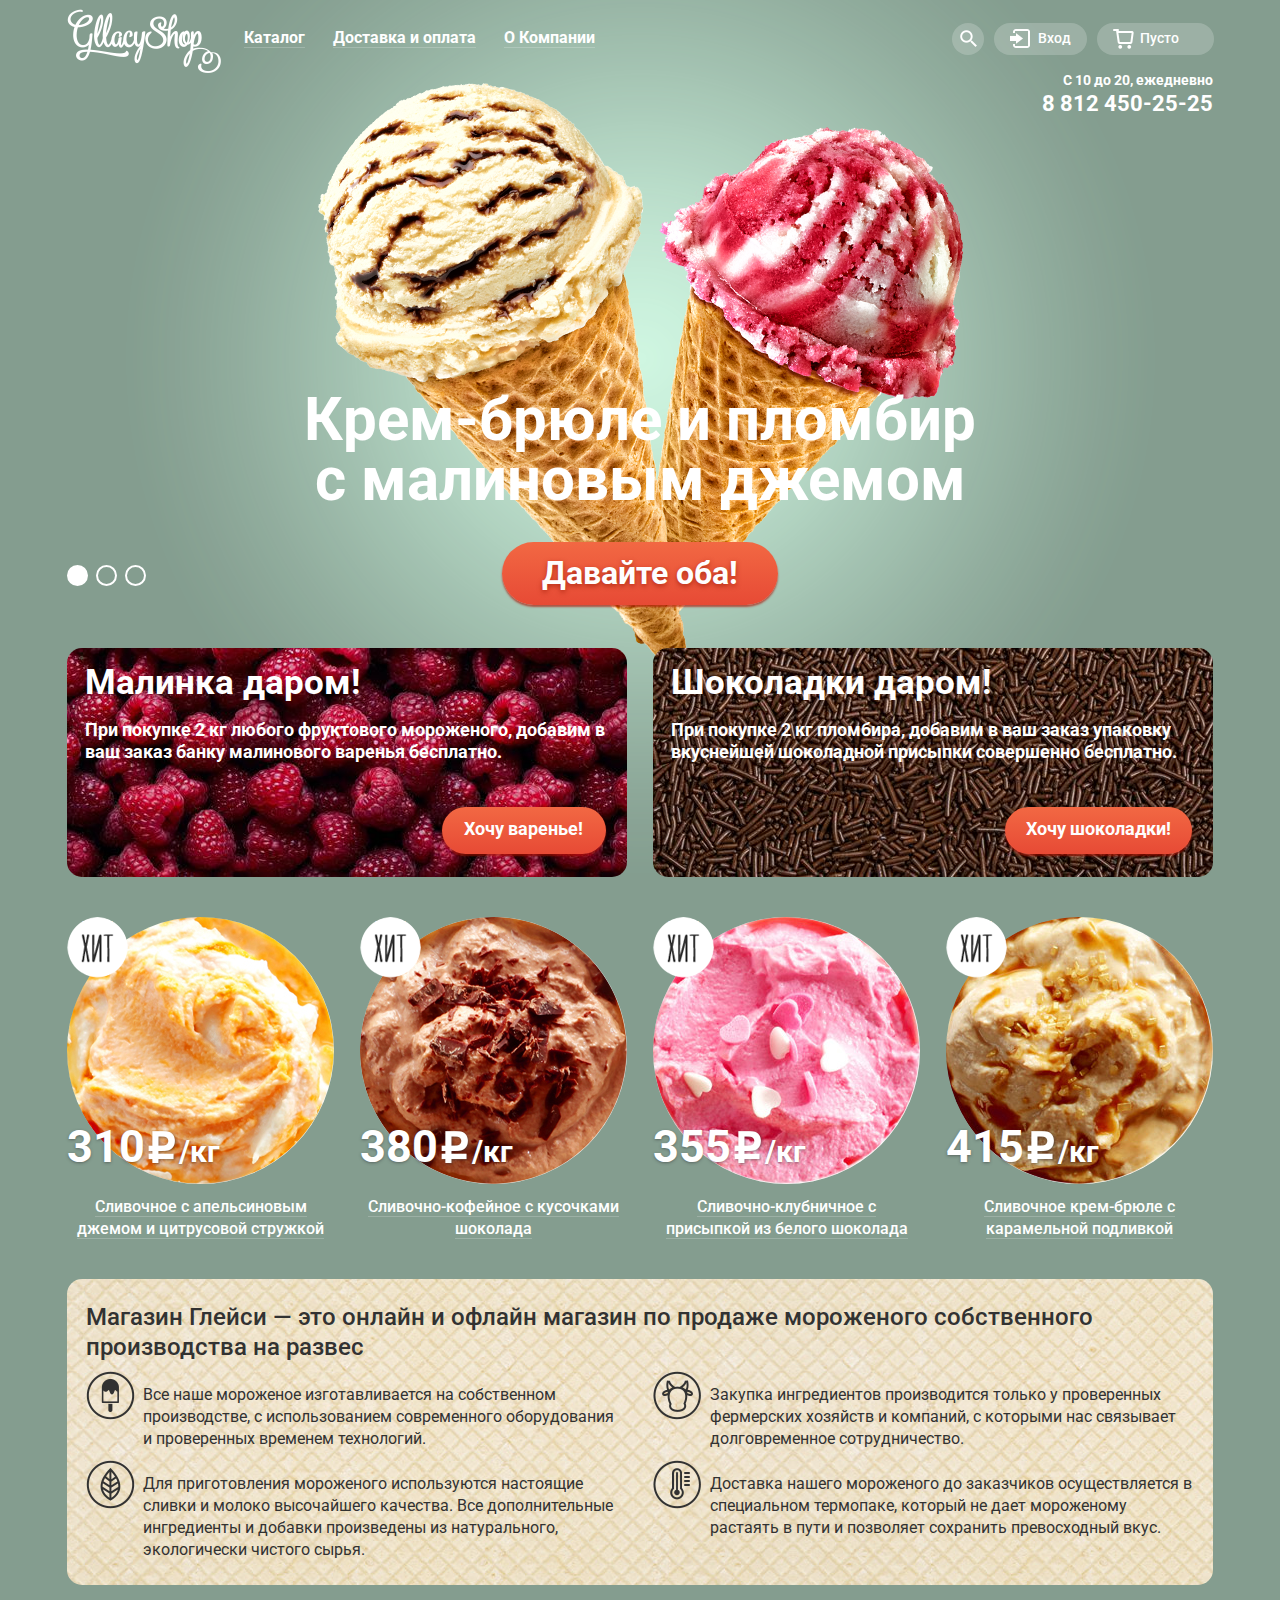
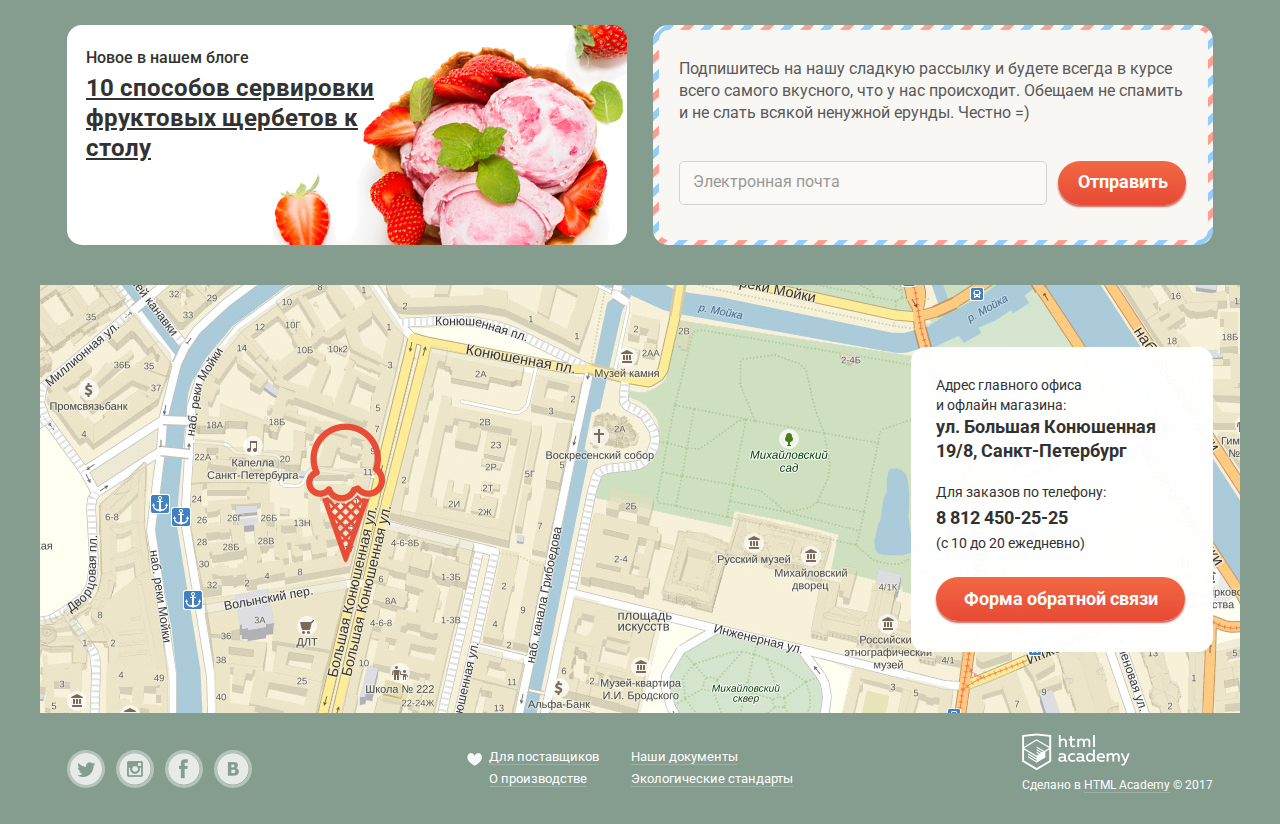
==== commit 7eab673b: "финал" ====
--- a/index.html
+++ b/index.html
@@ -239,9 +239,6 @@
 					</section>
 					<div class="map clearfix">
 						<div class="map-img"></div>
-						<div class="map-img-i">
-							<iframe src="https://www.google.com/maps/embed?pb=!1m18!1m12!1m3!1d1998.6037999040354!2d30.322010416394033!3d59.938716271971415!2m3!1f0!2f0!3f0!3m2!1i1024!2i768!4f13.1!3m3!1m2!1s0x4696310fca5ba729%3A0xea9c53d4493c879f!2sBolshaya+Konyushennaya+ul.%2C+19%2C+Sankt-Peterburg%2C+Russia%2C+191186!5e0!3m2!1sen!2s!4v1441888483426" width="1680" height="428" allowfullscreen></iframe>
-						</div>
 						<address class="address-contacts">
 							<p>
 								Адрес главного офиса
@@ -314,7 +311,9 @@
 						</fieldset>
 					</form>
 				</div>
-				<div class="modal-overlay">
+				<div class="modal-overlay"></div>
+				<div class="map-img-i">
+					<iframe src="https://www.google.com/maps/embed?pb=!1m18!1m12!1m3!1d1998.6037999040354!2d30.322010416394033!3d59.938716271971415!2m3!1f0!2f0!3f0!3m2!1i1024!2i768!4f13.1!3m3!1m2!1s0x4696310fca5ba729%3A0xea9c53d4493c879f!2sBolshaya+Konyushennaya+ul.%2C+19%2C+Sankt-Peterburg%2C+Russia%2C+191186!5e0!3m2!1sen!2s!4v1441888483426" width="1200" height="428" allowfullscreen></iframe>
 				</div>
 			</div>
 		</div>
--- a/css/style.min.css
+++ b/css/style.min.css
@@ -1 +1 @@
-body{font-family:"Roboto","Arial",sans-serif;font-size:16px;font-weight:400;color:#323232;line-height:1.375;background-color:#849d8f;margin:0;padding:0}body > input[type="radio"]{display:none}.site-wrapper{min-width:900px;background-color:#849d8f;background-image:url(../img/background_1.png);background-repeat:no-repeat;background-position:top center;transition:background-image .5s ease,background-color .5s ease}.site-wrapper::before,.site-wrapper::after{content:"";visibility:hidden}.site-wrapper::before{background-image:url(../img/background_2.png)}.site-wrapper::after{background-image:url(../img/background_3.png)}.clearfix::after{content:"";display:table;clear:both}.container{margin:0;padding:0;width:1146px;padding:0 27px;margin:0 auto}.index-logo{margin:0;padding:0;width:154px;min-height:64px;padding-top:9px;float:left}.main-navigation{margin:0;padding:0;width:685px;margin-left:10px;padding-top:22px;float:left}.menu-header{margin:0;padding:0;font-size:0;line-height:0;list-style:none}.menu-element{margin:0;padding:0;display:inline-block;font-family:"Roboto","Arial",sans-serif;font-size:16px;line-height:1.125;font-weight:700;color:#fff;margin-right:2px;padding-top:7.2px;padding-right:13px;padding-bottom:6.8px;padding-left:13px;border-radius:40px;cursor:pointer}.menu-header-link{font-family:"Roboto","Arial",sans-serif;font-size:16px;line-height:1.125;color:#fff;text-decoration:none;border-bottom:1px solid rgba(255,255,255,0.2)}.menu-element:hover .menu-header-link{font-family:"Roboto","Arial",sans-serif;color:#323232;text-decoration:none}.menu-element:hover{background:#f7f6f3}.menu-element:active{background:rgba(248,247,244,0.988);box-shadow:inset 0 2px 1px 0 rgba(105,105,105,1)}.menu-header-item{position:relative}.menu-catalog{box-sizing:border-box;margin:0;padding:0;display:none;position:absolute;top:0;left:-7px;width:143px;padding-top:37px;z-index:1;font-size:0;line-height:0;list-style:none}.menu-catalog-item{margin:0;padding:0;margin-bottom:-1px;padding-top:8px;padding-bottom:8px;padding-left:20px;font-family:"Roboto","Arial",sans-serif;font-size:14px;line-height:1.143;font-weight:400;color:#323232;text-align:left;background-color:#f8f7f4;box-shadow:0 20px 20px 0 rgba(0,0,0,0.4);overflow:hidden}.menu-catalog-title{border-radius:5px 5px 0 0;margin-bottom:1px;padding-top:11px;padding-bottom:12px}.menu-catalog li:nth-child(2){padding-top:9px}.menu-catalog li:last-child{padding-bottom:13px;border-radius:0 0 5px 5px}.menu-catalog-title:before{content:"";position:absolute;top:76px;left:0;height:1px;width:143px;background-color:#f8f7f4}.menu-catalog-title:after{content:"";position:absolute;top:76px;right:9px;left:6px;height:1px;width:128px;background-color:#d1d0ce}.menu-catalog-title a{display:block;text-decoration:none;font-family:"Roboto","Arial",sans-serif;font-size:14px;line-height:1.143;color:#323232;font-weight:700}.menu-catalog-link{display:block;text-decoration:none;font-family:"Roboto","Arial",sans-serif;font-size:14px;line-height:1.143;font-weight:400;color:#323232}.menu-header-item:hover .menu-catalog{display:block}.menu-catalog-item:hover{background-color:#fbded7}.menu-catalog-item:active{background-color:#f6b5a5}.menu-active-page{background:#d07058}.menu-active{border-bottom:none}.menu-catalog-item-active{background-color:#d07058}.menu-catalog-active{color:#fff}.user-block{margin:0;padding:0;font-size:0;line-height:0;width:267px;float:right;padding-top:23px}.user-block-catalog{margin-bottom:-18px}.actions{display:flex;margin-bottom:17px}.action-search{position:relative;margin-left:5.5px}.user-block-btn{display:block;position:relative;text-decoration:none;background:rgba(255,255,255,0.2);border-radius:40px;font-family:"Roboto","Arial",sans-serif;font-size:14px;line-height:1.143;font-weight:500;color:#fff;z-index:5}.action-search-btn{width:32px;min-height:32px;border-radius:50%;text-indent:-3000px}.action-search-btn::before{content:"";position:absolute;top:7px;left:8px;width:17px;height:17px;background:transparent url(../img/sprite.png) no-repeat;background-position:-10px -759px}.search-hide{box-sizing:border-box;display:none;position:absolute;top:0;right:0;width:341px;padding-top:36px;z-index:3}.search{box-sizing:border-box;width:341px;padding:20px 15px;border-radius:6px;background-color:#f8f7f4;box-shadow:0 20px 20px 0 rgba(0,0,0,0.4);text-align:center}.search-field{position:relative}.search-field input{width:311px;border:1px solid #d3d3d2;border-radius:5px;background-color:#fff;padding:13px}.search-placeholder{position:absolute;top:8px;left:14px;font-family:"Roboto","Arial",sans-serif;font-size:14px;line-height:1.714;font-weight:400;color:#999;text-align:left}.action-search:hover .search-hide{display:block}.action-search:hover .action-search-btn::before{content:"";position:absolute;top:7px;left:8px;width:17px;height:17px;background:transparent url(../img/sprite.png) no-repeat;background-position:-10px -796px}.action-search:hover .action-search-btn{background-color:#f8f7f4;border-radius:50%}.action-enter-btn{position:relative;padding:7px 16px 9px 44px}.action-enter-btn::before{content:"";position:absolute;top:6px;left:16px;width:20px;height:19px;background:transparent url(../img/sprite.png) no-repeat;background-position:-10px -309px}.action-enter{position:relative;margin-left:10px}.enter-hide{box-sizing:border-box;display:none;position:absolute;top:0;right:0;width:277px;padding-top:36px;z-index:2}.enter{box-sizing:border-box;width:277px;border-radius:6px;background-color:#f8f7f4;box-shadow:0 20px 20px 0 rgba(0,0,0,0.4);padding:20px 17px 22px 19px}.action-enter:hover .enter-hide{display:block}.action-enter:hover .action-enter-btn::before{content:"";position:absolute;top:6px;left:16px;width:20px;height:19px;background:transparent url(../img/sprite.png) no-repeat;background-position:-10px -348px}.action-enter:hover .action-enter-btn{color:#323232;background-color:#f8f7f4;border-radius:40px}.login-field,.password-field{position:relative;margin-bottom:20px}.login-field input,.password-field input{box-sizing:border-box;width:241px;border:1px solid #d3d3d2;border-radius:5px;background-color:#fff;padding:13px 14px}.login-placeholder,.password-placeholder{position:absolute;top:8px;left:14px;font-family:"Roboto","Arial",sans-serif;font-size:14px;line-height:1.714;font-weight:400;color:#999;text-align:left;z-index:2}.enter-help{display:flex}.new-password,.new-user{font-family:"Roboto","Arial",sans-serif;font-size:13px;line-height:1.846;font-weight:400;color:#323232;text-align:left;text-decoration:none;border-bottom:1px solid rgba(50,50,50,0.302)}.new-password:hover,.new-user:hover{color:#ffbc9e;border-bottom:1px solid rgba(255,188,158,0.3)}.new-password:active,.new-user:active{color:#ffbc9e;border-bottom:1px solid rgba(255,188,158,0.3)}.action-basket{position:relative;margin-left:10px}.action-basket-btn,.action-basket-btn-full{box-sizing:border-box;width:117px;padding:7px 16px 9px 43px}.action-basket-btn-full{color:#323232;background-color:rgba(248,247,244,0.988);border-radius:40px}.action-basket-btn::before{content:"";position:absolute;top:6px;left:16px;width:21px;height:20px;background:transparent url(../img/sprite.png) no-repeat;background-position:-10px -10px}.action-basket-btn-full::before{content:"";position:absolute;top:6px;left:16px;width:21px;height:20px;background:transparent url(../img/sprite.png) no-repeat;background-position:-10px -50px}.basket-hide{box-sizing:border-box;position:absolute;display:none;top:0;right:0;width:540px;padding-top:36px;z-index:1}.basket{box-sizing:border-box;width:540px;border-radius:5px;background-color:#f8f7f4;box-shadow:0 20px 20px 0 rgba(0,0,0,0.4);text-align:right;padding:20px 14px 21px 15px}.action-basket:hover .basket-hide{display:block}.action-basket:hover .action-basket-btn::before{content:"";position:absolute;top:6px;left:16px;width:21px;height:20px;background:transparent url(../img/sprite.png) no-repeat;background-position:-10px -50px}.action-basket:hover .action-basket-btn{color:#323232;background-color:rgba(248,247,244,0.988);border-radius:40px}.basket-product{font-family:"Roboto","Arial",sans-serif;color:#323232;font-size:13px;line-height:1.231;font-weight:400;margin-bottom:13px;border-collapse:collapse;text-align:left}.basket-product-img img{border-radius:50%}.basket-product span{color:#999}.total{font-family:"Roboto","Arial",sans-serif;border-top:1px solid #cacac7;padding-top:12px;font-size:15px;line-height:1.2;font-weight:700;text-align:right}.basket-product-remove{vertical-align:top;padding-top:6px;padding-right:11px;padding-left:2px;width:10px}.basket-product-img{vertical-align:top;width:39px;padding-bottom:18px}.basket-product-name{vertical-align:top;width:48%;padding:10px 10px 15px}.basket-product-price{vertical-align:top;padding:10px 10px 15px}.basket-product-total{vertical-align:top;padding:10px 10px 15px}.basket-product-close{position:relative;margin:0;padding:0;border:none;outline:none;font-size:0;width:10px;height:10px;cursor:pointer;background-color:#f8f7f4}.basket-product-close::before,.basket-product-close::after{content:"";position:absolute;top:4px;left:-1px;width:12px;height:1px;background-color:#323232;border-radius:1px}.basket-product-close::before{transform:rotate(45deg)}.basket-product-close::after{transform:rotate(-45deg)}.connect{font-weight:700;color:#fff;text-align:right}.time{font-family:"Roboto","Arial",sans-serif;margin:0;font-size:14px;line-height:1.143;margin-bottom:4px}.phone{font-family:"Roboto","Arial",sans-serif;margin:0;font-size:22px;line-height:1.091}.carousel{position:relative;margin-bottom:43px;padding-top:274px;text-align:center;color:#fff}.slide{display:none}.slide-title{width:700px;font-family:"Roboto","Arial",sans-serif;font-size:60px;line-height:1.006;font-weight:700;margin:0 auto;margin-bottom:31px}.carousel-controls{position:absolute;bottom:19px;left:0;z-index:20;font-size:0}.carousel-controls label{display:inline-block;width:17px;height:17px;margin-right:8px;vertical-align:top;background-color:transparent;border:2px solid #fff;border-radius:50%;cursor:pointer}.carousel-controls label:hover{background-color:rgba(248,247,244,0.4)}.carousel-controls label:active{background-color:#fff}#slide-1:checked ~ .site-wrapper #carousel-slide-1,#slide-2:checked ~ .site-wrapper #carousel-slide-2,#slide-3:checked ~ .site-wrapper #carousel-slide-3{display:block}#slide-1:checked ~ .site-wrapper{background-color:#849d8f;background-image:url(../img/background_1.png)}#slide-2:checked ~ .site-wrapper{background-color:#8996a6;background-image:url(../img/background_2.png)}#slide-3:checked ~ .site-wrapper{background-color:#9d8b84;background-image:url(../img/background_3.png)}#slide-1:checked ~ .site-wrapper label[for="slide-1"],#slide-2:checked ~ .site-wrapper label[for="slide-2"],#slide-3:checked ~ .site-wrapper label[for="slide-3"]{background-color:#fff}.special-offers{padding:0;margin:0;margin-bottom:40px}.offer{box-sizing:border-box;margin:0;padding:0;margin-right:26px;padding-top:14px;padding-right:21px;padding-bottom:23px;padding-left:18px;width:560px;float:left;font-family:"Roboto","Arial",sans-serif;font-weight:700;color:#fff;background-position:center;background-repeat:no-repeat;background-size:cover;border-radius:15px;text-align:left}.offer:last-child{margin-right:0}.offer-title{margin:0;margin-bottom:16px;font-family:"Roboto","Arial",sans-serif;font-size:35px;line-height:41px}.offer p{margin:0;margin-bottom:44.7px;font-family:"Roboto","Arial",sans-serif;font-size:18px;line-height:22px}.offer-1{background-color:#530111;background-image:url(../img/rasp_background.jpg)}.offer-2{background-color:#5f381e;background-image:url(../img/choco_background.jpg)}.heading-title{margin:0;padding:0;margin-bottom:28px}.breadcrumbs{margin:0;padding:0;margin-bottom:2.5px;font-family:"Roboto","Arial",sans-serif;font-size:0;line-height:0;list-style:none}.breadcrumbs-element{margin:0;padding:0;display:inline-block;position:relative;margin-right:21px;font-family:"Roboto","Arial",sans-serif;font-size:14px;line-height:1.143;font-weight:400;color:#fff;text-align:left}.breadcrumbs-element a:after{content:"\00BB";position:absolute;left:60px}.breadcrumbs-element a{color:#fff;text-decoration:none;border-bottom:1px solid rgba(255,255,255,0.3)}.breadcrumbs-element:hover a{color:#ffbc9e;border-bottom:1px solid rgba(255,188,158,0.3)}.breadcrumbs-element:hover a:after{color:#fff}.breadcrumbs-element:active a{color:#ffbc9e;border-bottom:1px solid rgba(255,188,158,0.3)}.catalog-title{margin:0;font-family:"Roboto","Arial",sans-serif;font-size:35px;line-height:1.171;font-weight:700;color:#fff;text-align:left}.topbar{margin-bottom:25px}.filters-item{display:inline-block;margin:0;padding:0;border:none;margin-right:12px;margin-bottom:15px;padding:0;vertical-align:top}.form-sorting{width:193px}.form-sorting-title{margin-bottom:7px;margin-left:16px;font-family:"Roboto","Arial",sans-serif;font-size:14px;line-height:1.143;font-weight:500;color:#fff;text-align:left}.form-sorting-select{position:relative;box-sizing:border-box;margin:0;padding:0;width:100%;min-height:36px;background-color:rgba(248,247,244,0.2);border-radius:30px;font-weight:500;cursor:pointer}.select{box-sizing:border-box;margin:0;padding:0;outline:none;border:0;width:100%;min-height:36px;padding-top:5px;padding-right:25px;padding-bottom:5px;padding-left:15px;background-color:transparent;border-radius:30px;cursor:pointer;-webkit-appearance:none;-moz-appearance:none;appearance:none;text-transform:none;font-family:"Roboto","Arial",sans-serif;font-size:16px;line-height:1.125;font-weight:500;color:#fff;text-align:left}.select-icon:after{content:"";position:absolute;top:17px;right:15px;width:0;height:0;pointer-events:none;border-top:5px solid;border-right:4px solid transparent;border-bottom:5px solid transparent;border-left:4px solid transparent;color:#fff}.form-sorting-select:hover .select,.form-sorting-select:hover .select-icon:after{background-color:rgba(255,255,255,1);color:#323232}.form-price{width:218px}.form-price-title{margin-bottom:7px;margin-left:14px;font-family:"Roboto","Arial",sans-serif;font-size:14px;line-height:1.143;color:#fff;font-weight:500;text-align:left}.price-sorting{align-items:center;width:100%;height:36px;box-sizing:border-box;font-family:"Roboto","Arial",sans-serif;line-height:1;font-weight:500;border-radius:30px;background-color:rgba(255,255,255,0.2);padding:16px 15px 15px}.price-scale{box-sizing:border-box;width:100%;height:4px;background-color:rgba(248,247,244,0.502);cursor:pointer}.price-range{position:relative;margin-left:20%;width:51%;height:inherit;background-color:#f8f7f4}.price-toggle{position:absolute;top:50%;width:20px;height:20px;background-color:#f8f7f4;border-radius:50%;box-shadow:0 2px 2px 0 rgba(0,0,0,0.1)}.price-toggle-min{left:-9px;transform:translateX(-50%) translateY(-50%)}.price-toggle-max{right:6px;transform:translateX(50%) translateY(-50%)}.form-fat-title{margin-bottom:7px;margin-left:14px;font-family:"Roboto","Arial",sans-serif;font-size:14px;line-height:1.143;font-weight:500;color:#fff;text-align:left}.form-fat-radio{font-size:0;border-radius:18px;background-color:rgba(255,255,255,0.2);padding:8px 16px 10px 15px}.form-fat-input{display:none;padding:0;margin:0;vertical-align:middle;width:21px;height:22px}.form-fat-label,.form-topping-label{display:inline-block;position:relative;font-family:"Roboto","Arial",sans-serif;font-size:16px;line-height:1.125;font-weight:500;color:#fff;vertical-align:middle;cursor:pointer}.form-fat-label{margin-right:19px;padding-left:30px}.form-fat-label:last-child,.form-topping-label:last-child{margin:0}.form-fat-label::before{content:"";position:absolute;top:0;left:0;padding:4px;width:10px;height:10px;border:1px solid #f8f7f4;border-radius:50px;background-clip:content-box}.form-fat-input:checked+.form-fat-label::before{background-color:#f8f7f4}.form-fat-input:disabled+.form-fat-label::before{border:1px solid rgba(255,255,255,0.4);background-color:rgba(255,255,255,0.4);box-shadow:inset 0 0 0 0 rgba(255,255,255,0.4)}.form-fat-label:hover::before{border:1px solid #fff;box-shadow:inset 0 0 0 1px #fff}.form-topping{width:702px;margin-right:10px}.form-topping-title{margin-bottom:7px;margin-left:15px;font-family:"Roboto","Arial",sans-serif;font-size:14px;line-height:1.2;font-weight:500;color:#fff;text-align:left}.form-topping-check{box-sizing:border-box;width:702px;font-size:0;border-radius:18px;background-color:rgba(255,255,255,0.2);padding:8px 18px 10px 16px}.form-topping-input{display:none;padding:0;margin:0;vertical-align:middle;width:20px;height:20px}.form-topping-label{margin-right:22px;padding-left:31px}.form-topping-label::before{content:"";position:absolute;top:0;left:0;width:18px;height:18px;border:1px solid #f8f7f4;border-radius:4px}.form-topping-label::after{content:"";position:absolute;top:3px;left:7px;width:4px;height:8px;border-bottom:3px solid #f8f7f4;border-right:3px solid #f8f7f4;transform:rotate(45deg);opacity:0}.topping-1{margin-right:20px}.topping-2{margin-right:21px}.topping-3{padding-left:33px;margin-right:23px}.topping-4{padding-left:32px;margin-right:20px}.topping-5{padding-left:33px}.form-topping-input:checked+.form-topping-label::after{opacity:1}.form-topping-input:disabled+.form-topping-label::before{border:1px solid rgba(255,255,255,0.4);box-shadow:inset 0 0 0 0 rgba(255,255,255,0.4)}.form-topping-input:disabled+.form-topping-label::after{border-bottom:3px solid rgba(255,255,255,0.4);border-right:3px solid rgba(255,255,255,0.4)}.form-topping-label:hover::before{border:1px solid #fff;box-shadow:inset 0 0 0 1px #fff}.form-topping-label:hover::after{border-bottom:3px solid #fff;border-right:3px solid #fff}.form-btn{display:inline-block;vertical-align:bottom;margin-bottom:16px;cursor:pointer}.form-btn input{width:143px;border:none;outline:none;text-decoration:none;padding:7px 28px;font-family:"Roboto","Arial",sans-serif;font-size:16px;line-height:1.125;font-weight:500;color:#fff;text-align:left;border-radius:30px;border:2px solid #fff;background-color:rgba(255,255,255,0.188);cursor:pointer}.form-btn:hover input{color:#323232;background-color:rgba(255,255,255,1)}.form-btn:active input{border-color:#ededed;color:#323232;background-color:#ededed;box-shadow:inset 0 2px 1px 0 #696969}.catalog{margin:0;padding:0;font-size:0}.card-product{position:relative;display:inline-block;width:267px;min-height:333px;margin-right:26px;margin-bottom:29px;vertical-align:top;font-family:"Roboto","Arial",sans-serif;font-size:16px;line-height:22px;font-weight:500;color:#fff;text-align:center}.card-product:nth-child(4n){margin-right:0}.img-product{position:relative;margin-bottom:12px}.hit{position:absolute;top:0;left:0;width:61px;min-height:61px;background:transparent url(../img/sprite.png) no-repeat;background-position:-5px -467px;border-radius:50%;text-align:center}.img-product a{display:block;margin:0;padding:0;font-size:0;line-height:0;border-radius:50%;overflow:hidden}.price-product{margin:0;padding:0;position:absolute;top:207px;font-family:"Roboto","Arial",sans-serif;font-size:45px;line-height:1;font-weight:700;color:#fff;text-align:left;text-shadow:0 1px 3px rgba(49,50,53,0.5)}.rub{position:relative;width:26px;min-height:31px;font-size:0}.rub::before{content:"";position:absolute;top:-32px;left:-9px;width:31px;height:36px;background:transparent url(../img/sprite.png) no-repeat;background-position:-5px -708px}.kg{font-size:30px;margin-left:12px}.name-product{margin:0;padding:0 5px;padding-left:6px;text-align:center}.name-product a{margin:0;padding:0;text-decoration:none;font-family:"Roboto","Arial",sans-serif;color:#fff;line-height:1.375;font-weight:500;border-bottom:1px solid rgba(255,255,255,0.2);text-align:center}.action-product{box-sizing:border-box;display:none;position:absolute;bottom:-65px;left:-12px;width:293px;min-height:405px;padding-top:339px;padding-bottom:22px;border-radius:5px;background:rgba(248,247,244,0.302);box-shadow:0 20px 20px 0 rgba(0,0,0,0.4);text-align:center;z-index:2}.card-product:hover .action-product{display:block}.card-product:hover .name-product a{border-bottom:none}.card-product:hover .img-product{border-bottom:none;z-index:3}.main-info{margin:0;padding:0;margin-bottom:40px;padding-top:22.9px;padding-left:19.4px;padding-right:20px;padding-bottom:14px;background-color:#ece2cc;background-image:url(../img/wafer_background.jpg);background-position:center;background-repeat:repeat;overflow:hidden;background-position-x:10px;background-position-y:-2px;border-radius:15px;font-family:"Roboto","Arial",sans-serif;font-size:16px;line-height:1.375;font-weight:400;color:#323232;text-align:left}.info-title{margin:0;padding:0;margin-bottom:9px;font-family:"Roboto","Arial",sans-serif;font-size:24px;line-height:1.25;font-weight:500;text-align:left}.advantages{margin:0}.advantages-product{display:inline-block;box-sizing:border-box;margin:0;position:relative;width:540px;vertical-align:top;padding:13px 0 10px 57px}.advantages-product:nth-child(2n){float:right}.advantages-product::before{content:"";position:absolute;top:0;left:0;width:49px;height:49px;background:transparent url(../img/sprite.png) no-repeat;background-position:-5px -538px}.advantage-2::before{background-position:-5px -245px}.advantage-3::before{background-position:-5px -649px}.advantage-4::before{background-position:-5px -828px}.spamming{padding:0;margin:0;margin-bottom:40px}.spamming-block{box-sizing:border-box;padding:0;margin:0;margin-right:26px;padding-top:22px;padding-right:21px;padding-bottom:25px;padding-left:19px;width:560px;min-height:220px;background-position:center;background-repeat:no-repeat;overflow:hidden;border-radius:15px;float:left}.spamming-block:last-child{margin-right:0}.new{background-color:#fff;background-image:url(../img/straw_background.jpg);background-position-x:-52px;background-position-y:-224px;font-family:"Roboto","Arial",sans-serif;font-size:16px;line-height:1.375;font-weight:500;color:#323232;text-align:left}.new-title{margin:0;padding:0;margin-bottom:4px}.new-article{margin:0;padding:0;width:290px}.new-article a{margin:0;padding:0;font-family:"Roboto","Arial",sans-serif;font-size:24px;line-height:1.25;font-weight:700;color:#323232;text-align:left}.email{position:relative;padding-top:33px;padding-left:26px;background:url(../img/mail_background.jpg) no-repeat;background-color:#f8f7f4;font-family:"Roboto","Arial",sans-serif;font-size:16px;line-height:1.375;font-weight:400;color:#5a5a5a;background-size:100% 100%}.email-title{margin:0;padding:0;margin-bottom:37px}.email-form{display:flex}.email-field{position:relative;margin-right:11px}.email-field > input{box-sizing:border-box;padding:12px;width:368px;min-height:44px;border:none;border-radius:5px;background-color:rgba(255,255,255,0.52);opacity:.52;border:1px solid #b2b2b2}.email-field label{position:absolute;top:9px;left:14px;font-family:"Roboto","Arial",sans-serif;font-size:16px;line-height:1.5;color:#999;text-align:left}.address-contacts{box-sizing:border-box;padding:0;margin:0;margin-top:62px;margin-bottom:62px;position:relative;padding-top:28px;padding-right:25px;padding-bottom:31px;padding-left:25px;font-style:normal;width:302px;font-family:"Roboto","Arial",sans-serif;font-size:14px;line-height:20px;font-weight:400;color:#323232;text-align:left;background-color:rgba(255,255,255,0.98);border-radius:15px;z-index:3;float:right}.address-contacts p{margin:0;padding:0;margin-bottom:19px}.address{font-family:"Roboto","Arial",sans-serif;font-size:18px;line-height:24px;font-weight:700}.address-phone{font-family:"Roboto","Arial",sans-serif;font-size:18px;font-weight:700;line-height:31px}.map{position:relative}.map-img{box-sizing:border-box;position:absolute;left:-27px;width:1200px;min-height:428px;background-color:#ece5c8;background:url(../img/map.jpg) no-repeat;overflow:hidden;background-position-y:-108px}.map-img-i{position:absolute;box-sizing:border-box;left:-267px;min-height:428px;z-index:2}.map-img-i iframe{border:0}.paginator{box-sizing:border-box;margin:0;margin-right:-7px;padding:0;padding-top:43px;padding-bottom:30px;text-align:right;white-space:nowrap;border-bottom:1px solid rgba(255,255,255,0.302)}.paginator-element{box-sizing:border-box;display:inline-block;margin:0;min-width:25px;height:25px;font-family:"Roboto","Arial",sans-serif;font-size:16px;font-weight:500;color:#fff;text-decoration:none;border-radius:50%;line-height:24px;text-align:center;vertical-align:middle;padding:0 8px}.prev{position:relative;text-indent:-3000px;margin-right:3px}.next{position:relative;text-indent:-3000px;margin-left:3px}.prev::before{content:"";position:absolute;top:7px;left:10px;width:8px;height:8px;border-bottom:2px solid #fff;border-left:2px solid #fff;transform:rotate(45deg)}.next::before{content:"";position:absolute;top:7px;left:6px;width:8px;height:8px;border-bottom:2px solid #fff;border-left:2px solid #fff;transform:rotate(225deg)}.current{background-color:#fff;color:#323232}.disabled{opacity:.2}.paginator a:hover{background:rgba(255,255,255,0.2)}.paginator a:active{background:rgba(255,255,255,1);color:#323232}.next:active::before{border-bottom:2px solid #323232;border-left:2px solid #323232}.main-footer{min-height:103px}.footer-social{width:267px;float:left;margin-right:26px}.social-btn{display:inline-block;margin-top:36px;margin-right:7px;margin-bottom:29px;width:32px;min-height:32px;background:url(../img/sprite.png) no-repeat;opacity:.8;vertical-align:middle;border:3px solid rgba(255,255,255,0.502);border-radius:50%;text-indent:-3000px}.social-tw{background-position:-10px -892px}.social-inst{background-position:-10px -602px}.social-fb{background-position:-10px -387px}.social-vk{background-position:-10px -944px}.social-btn:hover{opacity:1;border:3px solid rgba(255,255,255,0.7)}.social-btn:active{opacity:.7;box-shadow:inset 0 2px 1px 0 #888}.footer-navigation{box-sizing:border-box;margin:0;padding:0;margin-right:26px;padding-top:36px;padding-right:126px;padding-bottom:30px;padding-left:129px;width:560px;float:left}.footer-menu{margin:0;padding:0;list-style:none;font-size:0;line-height:0}.footer-menu li{display:inline-block;min-width:138px;margin-right:4px;margin-bottom:8px}.footer-menu a{padding:0;margin:0;text-decoration:none;font-family:"Roboto","Arial",sans-serif;font-size:13px;line-height:14px;font-weight:400;color:#fff;border-bottom:1px solid rgba(255,255,255,0.2);text-align:left}.footer-menu li:last-child{margin-right:0}.heart{font-weight:700;position:relative}.heart::before{content:"";position:absolute;width:15px;height:13px;left:-22px;top:4px;background:transparent url(../img/sprite.png) no-repeat;background-position:-10px -439px}.footer-menu li:hover a{color:#ffbc9e;border-bottom:1px solid rgba(255,188,158,0.3)}.footer-menu li:active a{color:#ffbc9e;border-bottom:1px solid rgba(255,188,158,0.3)}.footer-copyright{margin:0;padding:0;float:right;margin-top:19px}.footer-logo{margin:0;padding:0;line-height:0;font-size:0}.footer-copyright p{margin:0;padding:0;margin-top:-1px;font-family:"Roboto","Arial",sans-serif;font-size:12px;line-height:1.5;font-weight:400;color:#fefefe;text-align:left}.link{text-decoration:none;color:#fefefe;border-bottom:1px solid rgba(255,255,255,0.2)}.link:hover{color:#ffbc9e;border-bottom:1px solid rgba(255,188,158,0.3)}.link:active{color:#ffbc9e;border-bottom:1px solid rgba(255,188,158,0.3)}@keyframes bounce{0%{transform:translateY(-2000px)}70%{transform:translateY(30px)}90%{transform:translateY(-10px)}100%{transform:translateY(0)}}@keyframes shake{0%,100%{transform:translateX(0)}10%,30%,50%,70%,90%{transform:translateX(-10px)}20%,40%,60%,80%{transform:translateX(10px)}}.modal-content{display:none;box-sizing:border-box;position:fixed;top:30%;left:50%;margin-left:-250px;width:477px;border-radius:10px;background-color:#f8f7f4;font-family:"Roboto","Arial",sans-serif;z-index:25;padding:15px 25px 27px 24px}.modal-content-show{display:block;animation:bounce .6s}.modal-error{animation:shake .6s}.modal-content-close{position:absolute;top:15px;right:16px;width:16px;height:16px;font-size:0;background-color:#f8f7f4;border:0;cursor:pointer}.modal-content-close::before,.modal-content-close::after{content:"";position:absolute;top:7px;left:-3px;width:22px;height:2px;background-color:#000}.modal-content-close::before{transform:rotate(45deg)}.modal-content-close::after{transform:rotate(-45deg)}.feedback-form fieldset{border:none;margin:0;padding:0}.feedback-form legend{margin-bottom:18px;font-family:"Roboto","Arial",sans-serif;font-size:24px;line-height:1.167;line-height:28px;font-weight:500;color:#323232;text-align:left}.feedback-name-label,.feedback-email-label,.feedback-question-label{position:absolute;top:8px;left:12px;font-family:"Roboto","Arial",sans-serif;font-size:16px;line-height:1.5;font-weight:400;color:#999;text-align:left;z-index:1}.feedback-name,.feedback-email{position:relative;margin-bottom:20px}.feedback-name input,.feedback-email input{box-sizing:border-box;width:267px;border:1px solid #b2b2b2;border-radius:5px;background-color:rgba(255,255,255,0.52);padding:13px 14px}.feedback-question{position:relative;margin-bottom:25px}.question{box-sizing:border-box;width:428px;min-height:155px;resize:none;border:1px solid #b2b2b2;border-radius:5px;background-color:#fff;padding:13px 14px}.feedback-name input:hover,.feedback-email input:hover,.question:hover,.email-field input:hover,.search-field input:hover,.login-field input:hover,.password-field input:hover{border:1px solid #9a9a9a;box-shadow:0 0 0 1px #9a9a9a}.feedback-name input:focus,.feedback-email input:focus,.question:focus,.email-field input:focus,.search-field input:focus,.login-field input:focus,.password-field input:focus{outline:none;background-color:rgba(255,255,255,0.52);border:1px solid #2e88e4;box-shadow:0 0 0 1px #2e88e4}.login-field input:valid+.login-placeholder,.password-field input:valid+.password-placeholder,.search-field input:valid+.search-placeholder,.email-field input:valid+.email-field-label,.feedback-name input:valid+.feedback-name-label,.feedback-email input:valid+.feedback-email-label,.question:valid+.feedback-question-label{font-size:10px;color:#999;line-height:1.182;transform:translateY(-24px)}.login-field input:focus+.login-placeholder,.password-field input:focus+.password-placeholder,.search-field input:focus+.search-placeholder,.email-field input:focus+.email-field-label,.feedback-name input:focus+.feedback-name-label,.feedback-email input:focus+.feedback-email-label,.question:focus+.feedback-question-label{font-size:10px;color:#5b9ddf;line-height:1.182;transform:translateY(-24px)}.modal-content-close:focus{outline:none}.modal-overlay{position:fixed;top:0;left:0;z-index:20;width:100%;height:100%;background:rgba(0,0,0,0.302);display:none}.modal-overlay-show{display:block}.btn{display:inline-block;box-sizing:border-box;text-decoration:none;border:none;outline:none;background-color:#000;padding:10px;font-family:"Roboto","Arial",sans-serif;font-size:18px;line-height:1.333;font-weight:700;color:#fefefe;vertical-align:top;text-align:center;background-color:#f26843;background:-moz-linear-gradient(top,#f26843 0%,#e74a35 100%);background:-webkit-linear-gradient(top,#f26843 0%,#e74a35 100%);background:linear-gradient(to bottom,#f26843 0%,#e74a35 100%);border-radius:100px;box-shadow:0 2px 2px 0 rgba(172,16,0,0.64);cursor:pointer}.btn:hover{background:-moz-linear-gradient(top,#f58669 0%,#ec6f5e 100%);background:-webkit-linear-gradient(top,#f58669 0%,#ec6f5e 100%);background:linear-gradient(to bottom,#f58669 0%,#ec6f5e 100%);box-shadow:0 2px 2px rgba(172,16,0,1)}.btn:active{background:-moz-linear-gradient(top,#d84732 0%,#e1613e 100%);background:-webkit-linear-gradient(top,#d84732 0%,#e1613e 100%);background:linear-gradient(to bottom,#d84732 0%,#e1613e 100%);box-shadow:inset 0 2px 2px rgba(172,16,0,1)}.slide-btn{font-size:32px;line-height:44px;text-shadow:0 2px 5px rgba(160,32,11,0.76);padding:9px 40px 10px}.enter-form-btn{width:100px;margin-right:21px;padding:13px 25px 10px 24px}.basket-btn{padding:10px 15px 10px 14px}.action-product-btn{padding-right:15px;padding-left:16px}.offer-btn{float:right;font-style:bold;padding:10px 21px 13px}.offer-btn-1{padding:10px 23px 13px 22px}.email-btn{width:128px;background-image:-moz-linear-gradient(90deg,#e74a35 0%,#f26843 100%);background-image:-webkit-linear-gradient(90deg,#e74a35 0%,#f26843 100%);background-image:-ms-linear-gradient(90deg,#e74a35 0%,#f26843 100%);padding:7px 16px 9px 17px}.address-contacts-btn{margin-top:5px;padding-top:10px;padding-right:27px;padding-left:28px}.feedback-btn{float:right;padding-right:23px;padding-left:24px}+body{font-family:"Roboto","Arial",sans-serif;font-size:16px;font-weight:400;color:#323232;line-height:1.375;background-color:#849d8f;margin:0;padding:0}body > input[type="radio"]{display:none}.site-wrapper{min-width:900px;background-color:#849d8f;background-image:url(../img/background_1.png);background-repeat:no-repeat;background-position:top center;-webkit-transition:background-image .5s ease,background-color .5s ease;transition:background-image .5s ease,background-color .5s ease}.site-wrapper::before,.site-wrapper::after{content:"";visibility:hidden}.site-wrapper::before{background-image:url(../img/background_2.png)}.site-wrapper::after{background-image:url(../img/background_3.png)}.clearfix::after{content:"";display:table;clear:both}.container{margin:0;padding:0;width:1146px;padding:0 27px;margin:0 auto}.index-logo{margin:0;padding:0;width:154px;min-height:64px;padding-top:9px;float:left}.main-navigation{margin:0;padding:0;width:685px;margin-left:10px;padding-top:22px;float:left}.menu-header{margin:0;padding:0;font-size:0;line-height:0;list-style:none}.menu-element{margin:0;padding:0;display:inline-block;font-family:"Roboto","Arial",sans-serif;font-size:16px;line-height:1.125;font-weight:700;color:#fff;margin-right:2px;padding-top:7.2px;padding-right:13px;padding-bottom:6.8px;padding-left:13px;border-radius:40px;vertical-align:top;cursor:pointer}.menu-header-link{font-family:"Roboto","Arial",sans-serif;font-size:16px;line-height:1.125;color:#fff;text-decoration:none;border-bottom:1px solid rgba(255,255,255,0.2)}.menu-element:hover .menu-header-link{font-family:"Roboto","Arial",sans-serif;color:#323232;text-decoration:none}.menu-element:hover{background:#f7f6f3}.menu-element:active{background:rgba(248,247,244,0.988);-webkit-box-shadow:inset 0 2px 1px 0 rgba(105,105,105,1);box-shadow:inset 0 2px 1px 0 rgba(105,105,105,1)}.menu-header-item{position:relative}.menu-catalog{-webkit-box-sizing:border-box;box-sizing:border-box;margin:0;padding:0;display:none;position:absolute;top:0;left:-7px;width:143px;padding-top:37px;z-index:1;font-size:0;line-height:0;list-style:none}.menu-catalog-item{margin:0;padding:0;margin-bottom:-1px;padding-top:8px;padding-bottom:8px;padding-left:20px;font-family:"Roboto","Arial",sans-serif;font-size:14px;line-height:1.143;font-weight:400;color:#323232;text-align:left;background-color:#f8f7f4;-webkit-box-shadow:0 20px 20px 0 rgba(0,0,0,0.4);box-shadow:0 20px 20px 0 rgba(0,0,0,0.4);overflow:hidden}.menu-catalog-title{border-radius:5px 5px 0 0;margin-bottom:1px;padding-top:11px;padding-bottom:12px}.menu-catalog li:nth-child(2){padding-top:9px}.menu-catalog li:last-child{padding-bottom:13px;border-radius:0 0 5px 5px}.menu-catalog-title:before{content:"";position:absolute;top:76px;left:0;height:1px;width:143px;background-color:#f8f7f4}.menu-catalog-title:after{content:"";position:absolute;top:76px;right:9px;left:6px;height:1px;width:128px;background-color:#d1d0ce}.menu-catalog-title a{display:block;text-decoration:none;font-family:"Roboto","Arial",sans-serif;font-size:14px;line-height:1.143;color:#323232;font-weight:700}.menu-catalog-link{display:block;text-decoration:none;font-family:"Roboto","Arial",sans-serif;font-size:14px;line-height:1.143;font-weight:400;color:#323232}.menu-header-item:hover .menu-catalog{display:block}.menu-catalog-item:hover{background-color:#fbded7}.menu-catalog-item:active{background-color:#f6b5a5}.menu-active-page{background:#d07058}.menu-active{border-bottom:none}.menu-catalog-item-active{background-color:#d07058}.menu-catalog-active{color:#fff}.user-block{margin:0;padding:0;font-size:0;line-height:0;width:267px;float:right;padding-top:23px}.user-block-catalog{margin-bottom:-18px}.actions{display:-webkit-box;display:-ms-flexbox;display:flex;margin-bottom:17px}.action-search{position:relative;margin-left:5.5px}.user-block-btn{display:block;position:relative;text-decoration:none;background:rgba(255,255,255,0.2);border-radius:40px;font-family:"Roboto","Arial",sans-serif;font-size:14px;line-height:1.143;font-weight:500;color:#fff;z-index:5}.action-search-btn{width:32px;min-height:32px;border-radius:50%;text-indent:-3000px}.action-search-btn::before{content:"";position:absolute;top:7px;left:8px;width:17px;height:17px;background:transparent url(../img/sprite.png) no-repeat;background-position:-10px -759px}.search-hide{-webkit-box-sizing:border-box;box-sizing:border-box;display:none;position:absolute;top:0;right:0;padding-top:36px;z-index:3}.search{-webkit-box-sizing:border-box;box-sizing:border-box;padding:20px 15px;border-radius:6px;background-color:#f8f7f4;-webkit-box-shadow:0 20px 20px 0 rgba(0,0,0,0.4);box-shadow:0 20px 20px 0 rgba(0,0,0,0.4);text-align:center}.search-field{position:relative}.search-field input{width:311px;border:1px solid #d3d3d2;border-radius:5px;background-color:#fff;padding:13px}.search-placeholder{position:absolute;top:8px;left:14px;font-family:"Roboto","Arial",sans-serif;font-size:14px;line-height:1.714;font-weight:400;color:#999;text-align:left}.action-search:hover .search-hide{display:block}.action-search:hover .action-search-btn::before{content:"";position:absolute;top:7px;left:8px;width:17px;height:17px;background:transparent url(../img/sprite.png) no-repeat;background-position:-10px -796px}.action-search:hover .action-search-btn{background-color:#f8f7f4;border-radius:50%}.action-enter-btn{position:relative;padding:7px 16px 9px 44px}.action-enter-btn::before{content:"";position:absolute;top:6px;left:16px;width:20px;height:19px;background:transparent url(../img/sprite.png) no-repeat;background-position:-10px -309px}.action-enter{position:relative;margin-left:10px}.enter-hide{-webkit-box-sizing:border-box;box-sizing:border-box;display:none;position:absolute;top:0;right:0;width:277px;padding-top:36px;z-index:2}.enter{-webkit-box-sizing:border-box;box-sizing:border-box;width:277px;border-radius:6px;background-color:#f8f7f4;-webkit-box-shadow:0 20px 20px 0 rgba(0,0,0,0.4);box-shadow:0 20px 20px 0 rgba(0,0,0,0.4);padding:20px 17px 22px 19px}.action-enter:hover .enter-hide{display:block}.action-enter:hover .action-enter-btn::before{content:"";position:absolute;top:6px;left:16px;width:20px;height:19px;background:transparent url(../img/sprite.png) no-repeat;background-position:-10px -348px}.action-enter:hover .action-enter-btn{color:#323232;background-color:#f8f7f4;border-radius:40px}.login-field,.password-field{position:relative;margin-bottom:20px}.login-field input,.password-field input{-webkit-box-sizing:border-box;box-sizing:border-box;width:241px;border:1px solid #d3d3d2;border-radius:5px;background-color:#fff;padding:13px 14px}.login-placeholder,.password-placeholder{position:absolute;top:8px;left:14px;font-family:"Roboto","Arial",sans-serif;font-size:14px;line-height:1.714;font-weight:400;color:#999;text-align:left;z-index:2}.enter-help{display:-webkit-box;display:-ms-flexbox;display:flex}.new-password,.new-user{font-family:"Roboto","Arial",sans-serif;font-size:13px;line-height:1.846;font-weight:400;color:#323232;text-align:left;text-decoration:none;border-bottom:1px solid rgba(50,50,50,0.302)}.new-password:hover,.new-user:hover{color:#ffbc9e;border-bottom:1px solid rgba(255,188,158,0.3)}.new-password:active,.new-user:active{color:#ffbc9e;border-bottom:1px solid rgba(255,188,158,0.3)}.action-basket{position:relative;margin-left:10px}.action-basket-btn,.action-basket-btn-full{-webkit-box-sizing:border-box;box-sizing:border-box;width:117px;padding:7px 16px 9px 43px}.action-basket-btn-full{color:#323232;background-color:rgba(248,247,244,0.988);border-radius:40px}.action-basket-btn::before{content:"";position:absolute;top:6px;left:16px;width:21px;height:20px;background:transparent url(../img/sprite.png) no-repeat;background-position:-10px -10px}.action-basket-btn-full::before{content:"";position:absolute;top:6px;left:16px;width:21px;height:20px;background:transparent url(../img/sprite.png) no-repeat;background-position:-10px -50px}.basket-hide{-webkit-box-sizing:border-box;box-sizing:border-box;position:absolute;display:none;top:0;right:0;width:540px;padding-top:36px;z-index:1}.basket{-webkit-box-sizing:border-box;box-sizing:border-box;width:540px;border-radius:5px;background-color:#f8f7f4;-webkit-box-shadow:0 20px 20px 0 rgba(0,0,0,0.4);box-shadow:0 20px 20px 0 rgba(0,0,0,0.4);text-align:right;padding:20px 14px 21px 15px}.action-basket:hover .basket-hide{display:block}.action-basket:hover .action-basket-btn::before{content:"";position:absolute;top:6px;left:16px;width:21px;height:20px;background:transparent url(../img/sprite.png) no-repeat;background-position:-10px -50px}.action-basket:hover .action-basket-btn{color:#323232;background-color:rgba(248,247,244,0.988);border-radius:40px}.basket-product{font-family:"Roboto","Arial",sans-serif;color:#323232;font-size:13px;line-height:1.231;font-weight:400;margin-bottom:13px;border-collapse:collapse;text-align:left}.basket-product-img img{border-radius:50%}.basket-product span{color:#999}.total{font-family:"Roboto","Arial",sans-serif;border-top:1px solid #cacac7;padding-top:12px;font-size:15px;line-height:1.2;font-weight:700;text-align:right}.basket-product-remove{vertical-align:top;padding-top:6px;padding-right:11px;padding-left:2px;width:10px}.basket-product-img{vertical-align:top;width:39px;padding-bottom:18px}.basket-product-name{vertical-align:top;width:48%;padding:10px 10px 15px}.basket-product-price{vertical-align:top;padding:10px 10px 15px}.basket-product-total{vertical-align:top;padding:10px 10px 15px}.basket-product-close{position:relative;margin:0;padding:0;border:none;outline:none;font-size:0;width:10px;height:10px;cursor:pointer;background-color:#f8f7f4}.basket-product-close::before,.basket-product-close::after{content:"";position:absolute;top:4px;left:-1px;width:12px;height:1px;background-color:#323232;border-radius:1px}.basket-product-close::before{-webkit-transform:rotate(45deg);transform:rotate(45deg)}.basket-product-close::after{-webkit-transform:rotate(-45deg);transform:rotate(-45deg)}.connect{font-weight:700;color:#fff;text-align:right}.time{font-family:"Roboto","Arial",sans-serif;margin:0;font-size:14px;line-height:1.143;margin-bottom:4px}.phone{font-family:"Roboto","Arial",sans-serif;margin:0;font-size:22px;line-height:1.091}.carousel{position:relative;margin-bottom:43px;padding-top:274px;text-align:center;color:#fff}.slide{display:none}.slide-title{width:700px;font-family:"Roboto","Arial",sans-serif;font-size:60px;line-height:1.006;font-weight:700;margin:0 auto;margin-bottom:31px}.carousel-controls{position:absolute;bottom:19px;left:0;z-index:20;font-size:0}.carousel-controls label{display:inline-block;width:17px;height:17px;margin-right:8px;vertical-align:top;background-color:transparent;border:2px solid #fff;border-radius:50%;cursor:pointer}.carousel-controls label:hover{background-color:rgba(248,247,244,0.4)}.carousel-controls label:active{background-color:#fff}#slide-1:checked ~ .site-wrapper #carousel-slide-1,#slide-2:checked ~ .site-wrapper #carousel-slide-2,#slide-3:checked ~ .site-wrapper #carousel-slide-3{display:block}#slide-1:checked ~ .site-wrapper{background-color:#849d8f;background-image:url(../img/background_1.png)}#slide-2:checked ~ .site-wrapper{background-color:#8996a6;background-image:url(../img/background_2.png)}#slide-3:checked ~ .site-wrapper{background-color:#9d8b84;background-image:url(../img/background_3.png)}#slide-1:checked ~ .site-wrapper label[for="slide-1"],#slide-2:checked ~ .site-wrapper label[for="slide-2"],#slide-3:checked ~ .site-wrapper label[for="slide-3"]{background-color:#fff}.special-offers{padding:0;margin:0;margin-bottom:40px}.offer{-webkit-box-sizing:border-box;box-sizing:border-box;margin:0;padding:0;margin-right:26px;padding-top:14px;padding-right:21px;padding-bottom:23px;padding-left:18px;width:560px;float:left;font-family:"Roboto","Arial",sans-serif;font-weight:700;color:#fff;background-position:center;background-repeat:no-repeat;background-size:cover;border-radius:15px;text-align:left}.offer:last-child{margin-right:0}.offer-title{margin:0;margin-bottom:16px;font-family:"Roboto","Arial",sans-serif;font-size:35px;line-height:41px}.offer p{margin:0;margin-bottom:44.7px;font-family:"Roboto","Arial",sans-serif;font-size:18px;line-height:22px}.offer-1{background-color:#530111;background-image:url(../img/rasp_background.jpg)}.offer-2{background-color:#5f381e;background-image:url(../img/choco_background.jpg)}.heading-title{margin:0;padding:0;margin-bottom:28px}.breadcrumbs{margin:0;padding:0;margin-bottom:2.5px;font-family:"Roboto","Arial",sans-serif;font-size:0;line-height:0;list-style:none}.breadcrumbs-element{margin:0;padding:0;display:inline-block;position:relative;margin-right:21px;font-family:"Roboto","Arial",sans-serif;font-size:14px;line-height:1.143;font-weight:400;color:#fff;text-align:left;vertical-align:top}.breadcrumbs-element a:after{content:"\00BB";position:absolute;left:60px}.breadcrumbs-element a{color:#fff;text-decoration:none;border-bottom:1px solid rgba(255,255,255,0.3)}.breadcrumbs-element:hover a{color:#ffbc9e;border-bottom:1px solid rgba(255,188,158,0.3)}.breadcrumbs-element:hover a:after{color:#fff}.breadcrumbs-element:active a{color:#ffbc9e;border-bottom:1px solid rgba(255,188,158,0.3)}.catalog-title{margin:0;font-family:"Roboto","Arial",sans-serif;font-size:35px;line-height:1.171;font-weight:700;color:#fff;text-align:left}.topbar{margin-bottom:25px}.filters-item{display:inline-block;margin:0;padding:0;border:none;margin-right:12px;margin-bottom:15px;padding:0;vertical-align:top}.form-sorting{width:193px}.form-sorting-title{margin-bottom:7px;margin-left:16px;font-family:"Roboto","Arial",sans-serif;font-size:14px;line-height:1.143;font-weight:500;color:#fff;text-align:left}.form-sorting-select{position:relative;-webkit-box-sizing:border-box;box-sizing:border-box;margin:0;padding:0;width:100%;min-height:36px;background-color:rgba(248,247,244,0.2);border-radius:30px;font-weight:500;cursor:pointer}.select{-webkit-box-sizing:border-box;box-sizing:border-box;margin:0;padding:0;outline:none;border:0;width:100%;min-height:36px;padding-top:5px;padding-right:25px;padding-bottom:5px;padding-left:15px;background-color:transparent;border-radius:30px;cursor:pointer;-webkit-appearance:none;-moz-appearance:none;appearance:none;text-transform:none;font-family:"Roboto","Arial",sans-serif;font-size:16px;line-height:1.125;font-weight:500;color:#fff;text-align:left}.select-icon:after{content:"";position:absolute;top:17px;right:15px;width:0;height:0;pointer-events:none;border-top:5px solid;border-right:4px solid transparent;border-bottom:5px solid transparent;border-left:4px solid transparent;color:#fff}.form-sorting-select:hover .select,.form-sorting-select:hover .select-icon:after{background-color:rgba(255,255,255,1);color:#323232}.form-price{width:218px}.form-price-title{margin-bottom:7px;margin-left:14px;font-family:"Roboto","Arial",sans-serif;font-size:14px;line-height:1.143;color:#fff;font-weight:500;text-align:left}.price-sorting{-webkit-box-align:center;-ms-flex-align:center;align-items:center;width:100%;height:36px;-webkit-box-sizing:border-box;box-sizing:border-box;font-family:"Roboto","Arial",sans-serif;line-height:1;font-weight:500;border-radius:30px;background-color:rgba(255,255,255,0.2);padding:16px 15px 15px}.price-scale{-webkit-box-sizing:border-box;box-sizing:border-box;width:100%;height:4px;background-color:rgba(248,247,244,0.502);cursor:pointer}.price-range{position:relative;margin-left:20%;width:51%;height:inherit;background-color:#f8f7f4}.price-toggle{position:absolute;top:50%;width:20px;height:20px;background-color:#f8f7f4;border-radius:50%;-webkit-box-shadow:0 2px 2px 0 rgba(0,0,0,0.1);box-shadow:0 2px 2px 0 rgba(0,0,0,0.1)}.price-toggle-min{left:-9px;-webkit-transform:translateX(-50%) translateY(-50%);transform:translateX(-50%) translateY(-50%)}.price-toggle-max{right:6px;-webkit-transform:translateX(50%) translateY(-50%);transform:translateX(50%) translateY(-50%)}.form-fat-title{margin-bottom:7px;margin-left:14px;font-family:"Roboto","Arial",sans-serif;font-size:14px;line-height:1.143;font-weight:500;color:#fff;text-align:left}.form-fat-radio{font-size:0;border-radius:18px;background-color:rgba(255,255,255,0.2);padding:8px 16px 10px 15px}.form-fat-input{display:none;padding:0;margin:0;vertical-align:middle;width:21px;height:22px}.form-fat-label,.form-topping-label{display:inline-block;position:relative;font-family:"Roboto","Arial",sans-serif;font-size:16px;line-height:1.125;font-weight:500;color:#fff;vertical-align:middle;cursor:pointer}.form-fat-label{margin-right:19px;padding-left:30px}.form-fat-label:last-child,.form-topping-label:last-child{margin:0}.form-fat-label::before{content:"";position:absolute;top:0;left:0;padding:4px;width:10px;height:10px;border:1px solid #f8f7f4;border-radius:50px;background-clip:content-box}.form-fat-input:checked+.form-fat-label::before{background-color:#f8f7f4}.form-fat-input:disabled+.form-fat-label::before{border:1px solid rgba(255,255,255,0.4);background-color:rgba(255,255,255,0.4);-webkit-box-shadow:inset 0 0 0 0 rgba(255,255,255,0.4);box-shadow:inset 0 0 0 0 rgba(255,255,255,0.4)}.form-fat-label:hover::before{border:1px solid #fff;-webkit-box-shadow:inset 0 0 0 1px #fff;box-shadow:inset 0 0 0 1px #fff}.form-topping{margin-right:10px}.form-topping-title{margin-bottom:7px;margin-left:15px;font-family:"Roboto","Arial",sans-serif;font-size:14px;line-height:1.2;font-weight:500;color:#fff;text-align:left}.form-topping-check{-webkit-box-sizing:border-box;box-sizing:border-box;font-size:0;border-radius:18px;background-color:rgba(255,255,255,0.2);padding:8px 18px 10px 16px}.form-topping-input{display:none;padding:0;margin:0;vertical-align:middle;width:20px;height:20px}.form-topping-label{margin-right:22px;padding-left:31px}.form-topping-label::before{content:"";position:absolute;top:0;left:0;width:18px;height:18px;border:1px solid #f8f7f4;border-radius:4px}.form-topping-label::after{content:"";position:absolute;top:3px;left:7px;width:4px;height:8px;border-bottom:3px solid #f8f7f4;border-right:3px solid #f8f7f4;-webkit-transform:rotate(45deg);transform:rotate(45deg);opacity:0}.topping-1{margin-right:20px}.topping-2{margin-right:21px}.topping-3{padding-left:33px;margin-right:23px}.topping-4{padding-left:32px;margin-right:20px}.topping-5{padding-left:33px}.form-topping-input:checked+.form-topping-label::after{opacity:1}.form-topping-input:disabled+.form-topping-label::before{border:1px solid rgba(255,255,255,0.4);-webkit-box-shadow:inset 0 0 0 0 rgba(255,255,255,0.4);box-shadow:inset 0 0 0 0 rgba(255,255,255,0.4)}.form-topping-input:disabled+.form-topping-label::after{border-bottom:3px solid rgba(255,255,255,0.4);border-right:3px solid rgba(255,255,255,0.4)}.form-topping-label:hover::before{border:1px solid #fff;-webkit-box-shadow:inset 0 0 0 1px #fff;box-shadow:inset 0 0 0 1px #fff}.form-topping-label:hover::after{border-bottom:3px solid #fff;border-right:3px solid #fff}.form-btn{display:inline-block;vertical-align:bottom;margin-bottom:16px;cursor:pointer}.form-btn input{width:143px;border:none;outline:none;text-decoration:none;padding:7px 28px;font-family:"Roboto","Arial",sans-serif;font-size:16px;line-height:1.125;font-weight:500;color:#fff;text-align:left;border-radius:30px;border:2px solid #fff;background-color:rgba(255,255,255,0.188);cursor:pointer}.form-btn:hover input{color:#323232;background-color:rgba(255,255,255,1)}.form-btn:active input{border-color:#ededed;color:#323232;background-color:#ededed;-webkit-box-shadow:inset 0 2px 1px 0 #696969;box-shadow:inset 0 2px 1px 0 #696969}.catalog{margin:0;padding:0;font-size:0}.card-product{position:relative;display:inline-block;width:267px;min-height:333px;margin-right:26px;margin-bottom:29px;vertical-align:top;font-family:"Roboto","Arial",sans-serif;font-size:16px;line-height:22px;font-weight:500;color:#fff;text-align:center}.card-product:nth-child(4n){margin-right:0}.img-product{position:relative;margin-bottom:12px}.hit{position:absolute;top:0;left:0;width:61px;min-height:61px;background:transparent url(../img/sprite.png) no-repeat;background-position:-5px -467px;border-radius:50%;text-align:center}.img-product a{display:block;margin:0;padding:0;font-size:0;line-height:0;border-radius:50%;overflow:hidden}.price-product{margin:0;padding:0;position:absolute;top:207px;font-family:"Roboto","Arial",sans-serif;font-size:45px;line-height:1;font-weight:700;color:#fff;text-align:left;text-shadow:0 1px 3px rgba(49,50,53,0.5)}.rub{position:relative;width:26px;min-height:31px;font-size:0}.rub::before{content:"";position:absolute;top:-32px;left:-9px;width:31px;height:36px;background:transparent url(../img/sprite.png) no-repeat;background-position:-5px -708px}.kg{font-size:30px;margin-left:12px}.name-product{margin:0;padding:0 5px;text-align:center}.name-product a{margin:0;padding:0;text-decoration:none;font-family:"Roboto","Arial",sans-serif;color:#fff;line-height:1.375;font-weight:500;border-bottom:1px solid rgba(255,255,255,0.2);text-align:center}.action-product{-webkit-box-sizing:border-box;box-sizing:border-box;display:none;position:absolute;bottom:-65px;left:-12px;width:293px;min-height:405px;padding-top:339px;padding-bottom:22px;border-radius:5px;background:rgba(248,247,244,0.302);-webkit-box-shadow:0 20px 20px 0 rgba(0,0,0,0.4);box-shadow:0 20px 20px 0 rgba(0,0,0,0.4);text-align:center;z-index:2}.card-product:hover .action-product{display:block}.card-product:hover .name-product a{border-bottom:none}.card-product:hover .img-product{border-bottom:none;z-index:3}.main-info{margin:0;padding:0;margin-bottom:40px;padding-top:22.9px;padding-left:19.4px;padding-right:20px;padding-bottom:14px;background-color:#ece2cc;background-image:url(../img/wafer_background.jpg);background-position:center;background-repeat:repeat;overflow:hidden;background-position-x:10px;background-position-y:-2px;border-radius:15px;font-family:"Roboto","Arial",sans-serif;font-size:16px;line-height:1.375;font-weight:400;color:#323232;text-align:left}.info-title{margin:0;padding:0;margin-bottom:9px;font-family:"Roboto","Arial",sans-serif;font-size:24px;line-height:1.25;font-weight:500;text-align:left}.advantages{margin:0}.advantages-product{display:inline-block;-webkit-box-sizing:border-box;box-sizing:border-box;margin:0;position:relative;width:540px;vertical-align:top;padding:13px 0 10px 57px}.advantages-product:nth-child(2n){float:right}.advantages-product::before{content:"";position:absolute;top:0;left:0;width:49px;height:49px;background:transparent url(../img/sprite.png) no-repeat;background-position:-5px -538px}.advantage-2::before{background-position:-5px -245px}.advantage-3::before{background-position:-5px -649px}.advantage-4::before{background-position:-5px -828px}.spamming{padding:0;margin:0;margin-bottom:40px}.spamming-block{-webkit-box-sizing:border-box;box-sizing:border-box;padding:0;margin:0;margin-right:26px;padding-top:22px;padding-right:21px;padding-bottom:25px;padding-left:19px;width:560px;min-height:220px;background-position:center;background-repeat:no-repeat;overflow:hidden;border-radius:15px;float:left}.spamming-block:last-child{margin-right:0}.new{background-color:#fff;background-image:url(../img/straw_background.jpg);background-position-x:-52px;background-position-y:-224px;font-family:"Roboto","Arial",sans-serif;font-size:16px;line-height:1.375;font-weight:500;color:#323232;text-align:left}.new-title{margin:0;padding:0;margin-bottom:4px}.new-article{margin:0;padding:0;width:290px}.new-article a{margin:0;padding:0;font-family:"Roboto","Arial",sans-serif;font-size:24px;line-height:1.25;font-weight:700;color:#323232;text-align:left}.email{position:relative;padding-top:33px;padding-left:26px;background:url(../img/mail_background.jpg) no-repeat;background-color:#f8f7f4;font-family:"Roboto","Arial",sans-serif;font-size:16px;line-height:1.375;font-weight:400;color:#5a5a5a;background-size:100% 100%}.email-title{margin:0;padding:0;margin-bottom:37px}.email-form{display:-webkit-box;display:-ms-flexbox;display:flex}.email-field{position:relative;margin-right:11px}.email-field > input{-webkit-box-sizing:border-box;box-sizing:border-box;padding:12px;width:368px;min-height:44px;border:none;border-radius:5px;background-color:rgba(255,255,255,0.52);opacity:.52;border:1px solid #b2b2b2}.email-field label{position:absolute;top:9px;left:14px;font-family:"Roboto","Arial",sans-serif;font-size:16px;line-height:1.5;color:#999;text-align:left}.address-contacts{-webkit-box-sizing:border-box;box-sizing:border-box;padding:0;margin:0;margin-top:62px;margin-bottom:62px;position:relative;padding-top:28px;padding-right:25px;padding-bottom:31px;padding-left:25px;font-style:normal;width:302px;font-family:"Roboto","Arial",sans-serif;font-size:14px;line-height:20px;font-weight:400;color:#323232;text-align:left;background-color:rgba(255,255,255,0.98);border-radius:15px;z-index:3;float:right}.address-contacts p{margin:0;padding:0;margin-bottom:19px}.address{font-family:"Roboto","Arial",sans-serif;font-size:18px;line-height:24px;font-weight:700}.address-phone{font-family:"Roboto","Arial",sans-serif;font-size:18px;font-weight:700;line-height:31px}.map{position:relative}.map-img{-webkit-box-sizing:border-box;box-sizing:border-box;position:absolute;left:-27px;width:1200px;min-height:428px;background-color:#ece5c8;background:url(../img/map.jpg) no-repeat;overflow:hidden;background-position-y:-108px}.map-img-i{position:absolute;-webkit-box-sizing:border-box;box-sizing:border-box;width:100%;top:1884px;left:0;min-height:428px;z-index:2}.map-img-i iframe{border:0;width:100%;height:428px}.paginator{-webkit-box-sizing:border-box;box-sizing:border-box;margin:0;padding:0;padding-top:42px;padding-bottom:30px;text-align:right;white-space:nowrap;border-bottom:1px solid rgba(255,255,255,0.302)}.paginator-element{-webkit-box-sizing:border-box;box-sizing:border-box;display:inline-block;margin:0;min-width:26px;height:26px;font-family:"Roboto","Arial",sans-serif;font-size:16px;font-weight:500;color:#fff;text-decoration:none;border-radius:50%;line-height:18px;text-align:center;vertical-align:middle;padding:4px 2px}.prev,.next{-webkit-box-sizing:border-box;box-sizing:border-box;display:inline-block;position:relative;margin:0;width:9px;height:26px;text-indent:-10000px;color:#fff;text-decoration:none;text-align:center;vertical-align:middle}.prev{margin-right:10px}.next{margin-left:10px}.prev::before{content:"";position:absolute;top:8px;left:2px;width:8px;height:8px;border-bottom:2px solid #fff;border-left:2px solid #fff;-webkit-transform:rotate(45deg);transform:rotate(45deg)}.next::before{content:"";position:absolute;top:8px;left:-3px;width:8px;height:8px;border-bottom:2px solid #fff;border-left:2px solid #fff;-webkit-transform:rotate(225deg);transform:rotate(225deg)}.current{background-color:#fff;color:#323232;margin-right:-2px}.disabled{opacity:.2}.paginator .paginator-element:hover{background:rgba(255,255,255,0.2)}.paginator .current:hover{background:#fff}.paginator .paginator-element:active{background:rgba(255,255,255,1);color:#323232}.main-footer{min-height:103px}.footer-social{width:267px;float:left;margin-right:26px}.social-btn{display:inline-block;margin-top:36px;margin-right:7px;margin-bottom:29px;width:32px;min-height:32px;background:url(../img/sprite.png) no-repeat;opacity:.8;vertical-align:middle;border:3px solid rgba(255,255,255,0.502);border-radius:50%;text-indent:-10000px}.social-tw{background-position:-10px -892px}.social-inst{background-position:-10px -602px}.social-fb{background-position:-10px -387px}.social-vk{background-position:-10px -944px}.social-btn:hover{opacity:1;border:3px solid rgba(255,255,255,0.7)}.social-btn:active{opacity:.7;-webkit-box-shadow:inset 0 2px 1px 0 #888;box-shadow:inset 0 2px 1px 0 #888}.footer-navigation{-webkit-box-sizing:border-box;box-sizing:border-box;margin:0;padding:0;margin-right:26px;padding-top:36px;padding-right:126px;padding-bottom:30px;padding-left:129px;width:560px;float:left}.footer-menu{margin:0;padding:0;list-style:none;font-size:0;line-height:0}.footer-menu li{display:inline-block;min-width:138px;margin-right:4px;margin-bottom:8px;vertical-align:top}.footer-menu a{padding:0;margin:0;text-decoration:none;font-family:"Roboto","Arial",sans-serif;font-size:13px;line-height:14px;font-weight:400;color:#fff;border-bottom:1px solid rgba(255,255,255,0.2);text-align:left}.footer-menu li:last-child{margin-right:0}.heart{font-weight:700;position:relative}.heart::before{content:"";position:absolute;width:15px;height:13px;left:-22px;top:4px;background:transparent url(../img/sprite.png) no-repeat;background-position:-10px -439px}.footer-menu li:hover a{color:#ffbc9e;border-bottom:1px solid rgba(255,188,158,0.3)}.footer-menu li:active a{color:#ffbc9e;border-bottom:1px solid rgba(255,188,158,0.3)}.footer-copyright{margin:0;padding:0;float:right;margin-top:19px}.footer-logo{margin:0;padding:0;line-height:0;font-size:0}.footer-copyright p{margin:0;padding:0;margin-top:-1px;font-family:"Roboto","Arial",sans-serif;font-size:12px;line-height:1.5;font-weight:400;color:#fefefe;text-align:left}.link{text-decoration:none;color:#fefefe;border-bottom:1px solid rgba(255,255,255,0.2)}.link:hover{color:#ffbc9e;border-bottom:1px solid rgba(255,188,158,0.3)}.link:active{color:#ffbc9e;border-bottom:1px solid rgba(255,188,158,0.3)}@-webkit-keyframes bounce{0%{-webkit-transform:translate(-50%,-2000px);transform:translate(-50%,-2000px)}70%{-webkit-transform:translate(-50%,30px);transform:translate(-50%,30px)}90%{-webkit-transform:translate(-50%,-10px);transform:translate(-50%,-10px)}100%{-webkit-transform:translate(-50%,-50%);transform:translate(-50%,-50%)}}@keyframes bounce{0%{-webkit-transform:translate(-50%,-2000px);transform:translate(-50%,-2000px)}70%{-webkit-transform:translate(-50%,30px);transform:translate(-50%,30px)}90%{-webkit-transform:translate(-50%,-10px);transform:translate(-50%,-10px)}100%{-webkit-transform:translate(-50%,-50%);transform:translate(-50%,-50%)}}@-webkit-keyframes shake{0%,100%{-webkit-transform:translateX(0);transform:translateX(0)}10%,30%,50%,70%,90%{-webkit-transform:translateX(-10px);transform:translateX(-10px)}20%,40%,60%,80%{-webkit-transform:translateX(10px);transform:translateX(10px)}}@keyframes shake{0%,100%{-webkit-transform:translateX(0);transform:translateX(0)}10%,30%,50%,70%,90%{-webkit-transform:translateX(-10px);transform:translateX(-10px)}20%,40%,60%,80%{-webkit-transform:translateX(10px);transform:translateX(10px)}}.modal-content{display:none;-webkit-box-sizing:border-box;box-sizing:border-box;position:fixed;top:50%;left:50%;width:477px;border-radius:10px;background-color:#f8f7f4;font-family:"Roboto","Arial",sans-serif;z-index:25;-webkit-transform:translate(-50%,-50%);transform:translate(-50%,-50%);-webkit-animation:fade .3s both;animation:fade .3s both;padding:15px 25px 27px 24px}.modal-content-show{display:block;-webkit-animation:bounce .5s;animation:bounce .5s}.modal-error{-webkit-animation:shake .5s;animation:shake .5s}.modal-content-close{position:absolute;top:15px;right:16px;width:16px;height:16px;font-size:0;background-color:#f8f7f4;border:0;cursor:pointer}.modal-content-close::before,.modal-content-close::after{content:"";position:absolute;top:7px;left:-3px;width:22px;height:2px;background-color:#000}.modal-content-close::before{-webkit-transform:rotate(45deg);transform:rotate(45deg)}.modal-content-close::after{-webkit-transform:rotate(-45deg);transform:rotate(-45deg)}.feedback-form fieldset{border:none;margin:0;padding:0}.feedback-form legend{margin-bottom:18px;font-family:"Roboto","Arial",sans-serif;font-size:24px;line-height:1.167;line-height:28px;font-weight:500;color:#323232;text-align:left}.feedback-name-label,.feedback-email-label,.feedback-question-label{position:absolute;top:8px;left:12px;font-family:"Roboto","Arial",sans-serif;font-size:16px;line-height:1.5;font-weight:400;color:#999;text-align:left;z-index:1}.feedback-name,.feedback-email{position:relative;margin-bottom:20px}.feedback-name input,.feedback-email input{-webkit-box-sizing:border-box;box-sizing:border-box;width:267px;border:1px solid #b2b2b2;border-radius:5px;background-color:rgba(255,255,255,0.52);padding:13px 14px}.feedback-question{position:relative;margin-bottom:25px}.question{-webkit-box-sizing:border-box;box-sizing:border-box;width:428px;min-height:155px;resize:none;border:1px solid #b2b2b2;border-radius:5px;background-color:#fff;padding:13px 14px}.feedback-name input:hover,.feedback-email input:hover,.question:hover,.email-field input:hover,.search-field input:hover,.login-field input:hover,.password-field input:hover{border:1px solid #9a9a9a;-webkit-box-shadow:0 0 0 1px #9a9a9a;box-shadow:0 0 0 1px #9a9a9a}.feedback-name input:focus,.feedback-email input:focus,.question:focus,.email-field input:focus,.search-field input:focus,.login-field input:focus,.password-field input:focus{outline:none;background-color:rgba(255,255,255,0.52);border:1px solid #2e88e4;-webkit-box-shadow:0 0 0 1px #2e88e4;box-shadow:0 0 0 1px #2e88e4}.login-field input:valid+.login-placeholder,.password-field input:valid+.password-placeholder,.search-field input:valid+.search-placeholder,.email-field input:valid+.email-field-label,.feedback-name input:valid+.feedback-name-label,.feedback-email input:valid+.feedback-email-label,.question:valid+.feedback-question-label{font-size:10px;color:#999;line-height:1.182;-webkit-transform:translateY(-24px);transform:translateY(-24px)}.login-field input:focus+.login-placeholder,.password-field input:focus+.password-placeholder,.search-field input:focus+.search-placeholder,.email-field input:focus+.email-field-label,.feedback-name input:focus+.feedback-name-label,.feedback-email input:focus+.feedback-email-label,.question:focus+.feedback-question-label{font-size:10px;color:#5b9ddf;line-height:1.182;-webkit-transform:translateY(-24px);transform:translateY(-24px)}.modal-content-close:focus{outline:none}.modal-overlay{position:fixed;top:0;left:0;z-index:20;width:100%;height:100%;background:rgba(0,0,0,0.302);display:none}.modal-overlay-show{display:block}.btn{display:inline-block;-webkit-box-sizing:border-box;box-sizing:border-box;text-decoration:none;border:none;outline:none;background-color:#000;padding:10px;font-family:"Roboto","Arial",sans-serif;font-size:18px;line-height:1.333;font-weight:700;color:#fefefe;vertical-align:top;text-align:center;background-color:#f26843;background:-moz-linear-gradient(top,#f26843 0%,#e74a35 100%);background:-webkit-gradient(linear,left top,left bottom,from(#f26843),to(#e74a35));background:linear-gradient(to bottom,#f26843 0%,#e74a35 100%);border-radius:100px;-webkit-box-shadow:0 2px 2px 0 rgba(172,16,0,0.64);box-shadow:0 2px 2px 0 rgba(172,16,0,0.64);cursor:pointer}.btn:hover{background:-moz-linear-gradient(top,#f58669 0%,#ec6f5e 100%);background:-webkit-gradient(linear,left top,left bottom,from(#f58669),to(#ec6f5e));background:linear-gradient(to bottom,#f58669 0%,#ec6f5e 100%);-webkit-box-shadow:0 2px 2px rgba(172,16,0,1);box-shadow:0 2px 2px rgba(172,16,0,1)}.btn:active{background:-moz-linear-gradient(top,#d84732 0%,#e1613e 100%);background:-webkit-gradient(linear,left top,left bottom,from(#d84732),to(#e1613e));background:linear-gradient(to bottom,#d84732 0%,#e1613e 100%);-webkit-box-shadow:inset 0 2px 2px rgba(172,16,0,1);box-shadow:inset 0 2px 2px rgba(172,16,0,1)}.slide-btn{font-size:32px;line-height:44px;text-shadow:0 2px 5px rgba(160,32,11,0.76);padding:9px 40px 10px}.enter-form-btn{margin-right:21px;padding:13px 25px 10px 24px}.basket-btn{padding:10px 15px 10px 14px}.action-product-btn{padding-right:15px;padding-left:16px}.offer-btn{float:right;font-style:bold;padding:10px 21px 13px}.offer-btn-1{padding:10px 23px 13px 22px}.email-btn{width:128px;background-image:-ms-linear-gradient(90deg,#e74a35 0%,#f26843 100%);padding:7px 16px 9px 17px}.address-contacts-btn{margin-top:5px;padding-top:10px;padding-right:27px;padding-left:28px}.feedback-btn{float:right;padding-right:23px;padding-left:24px}